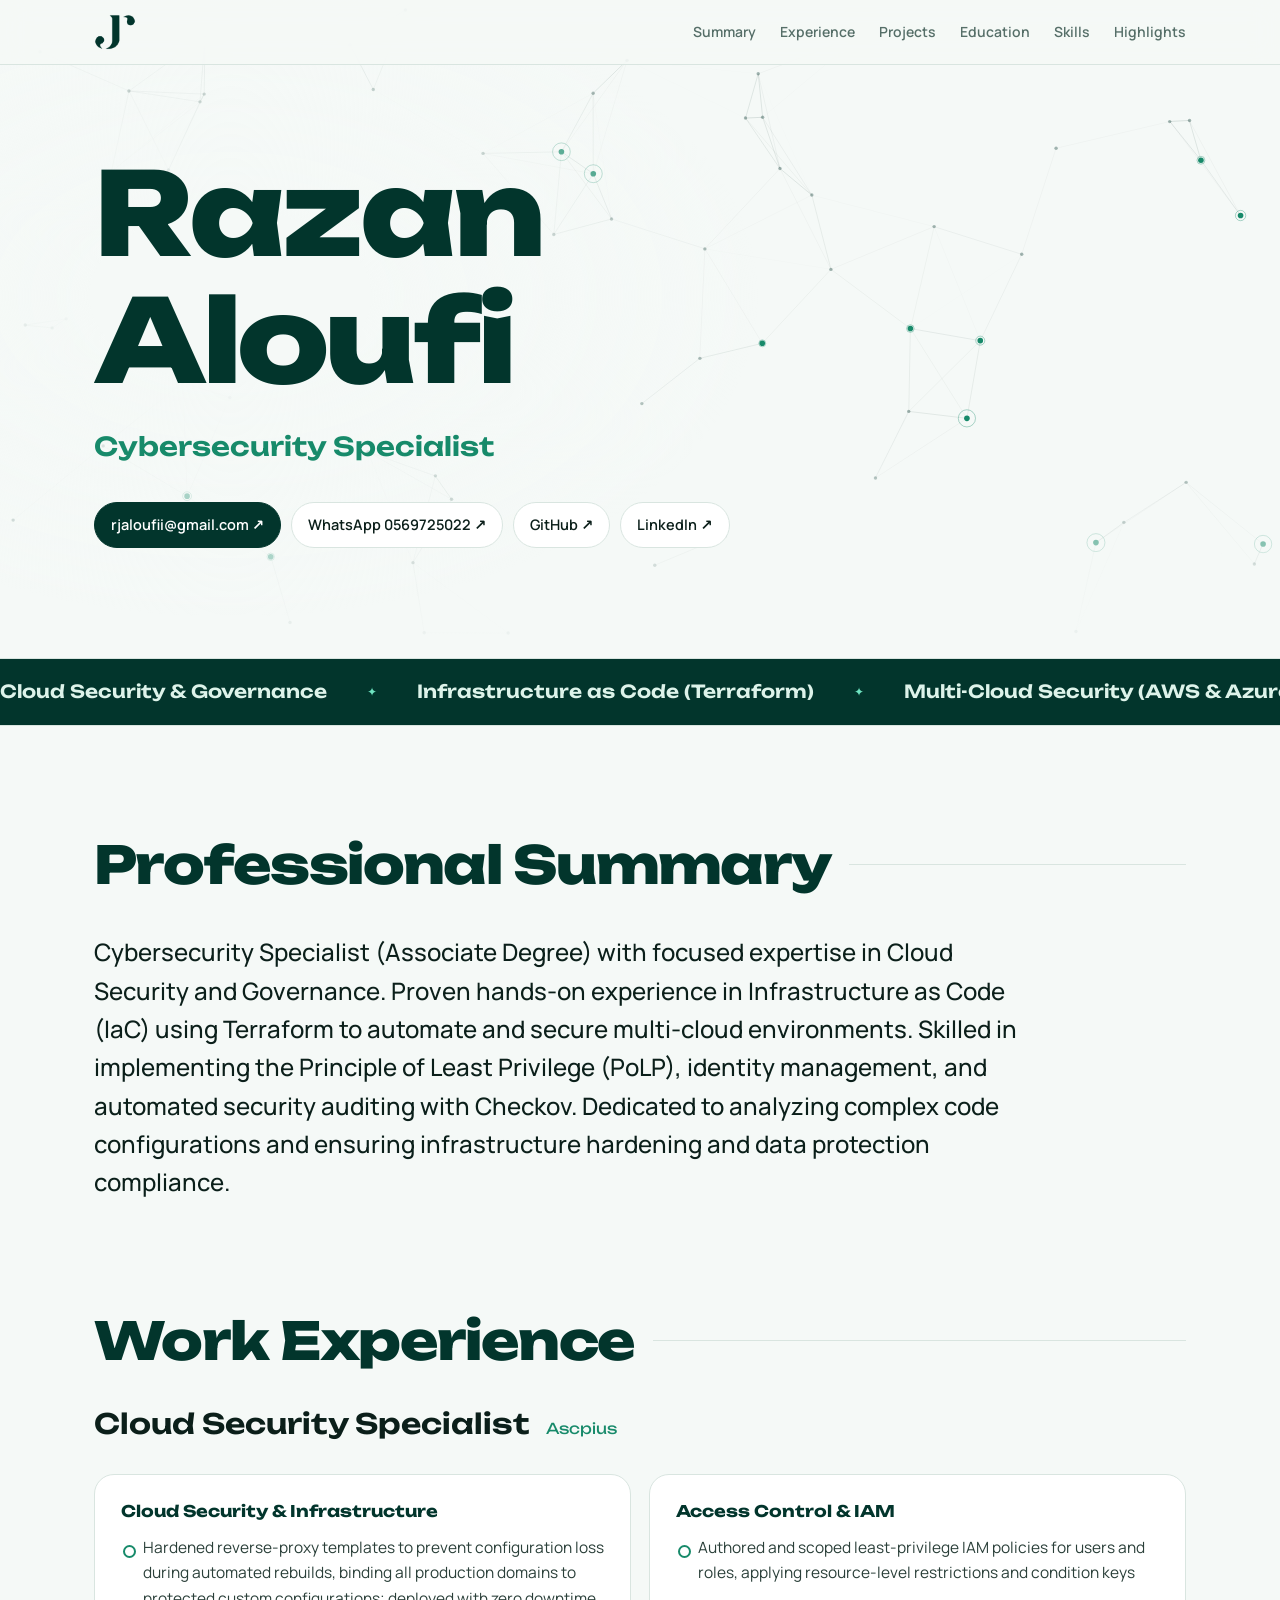
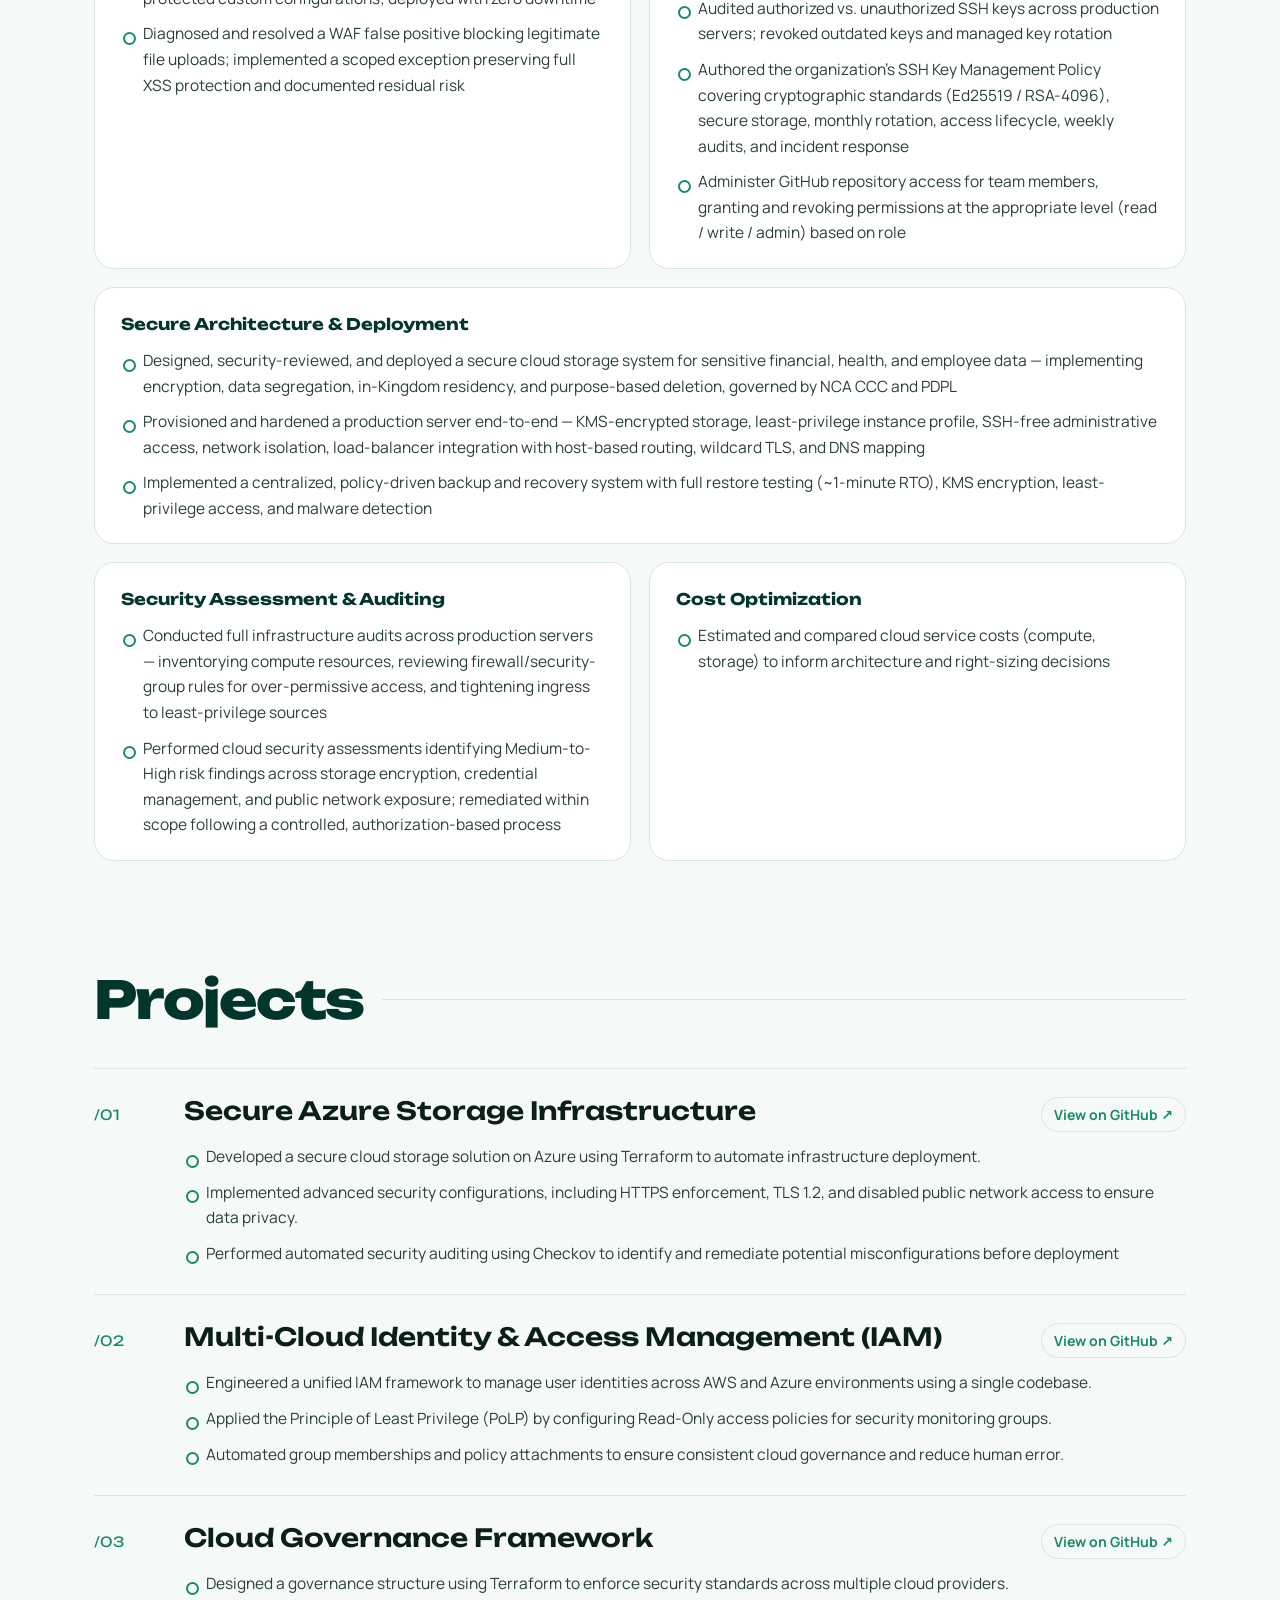
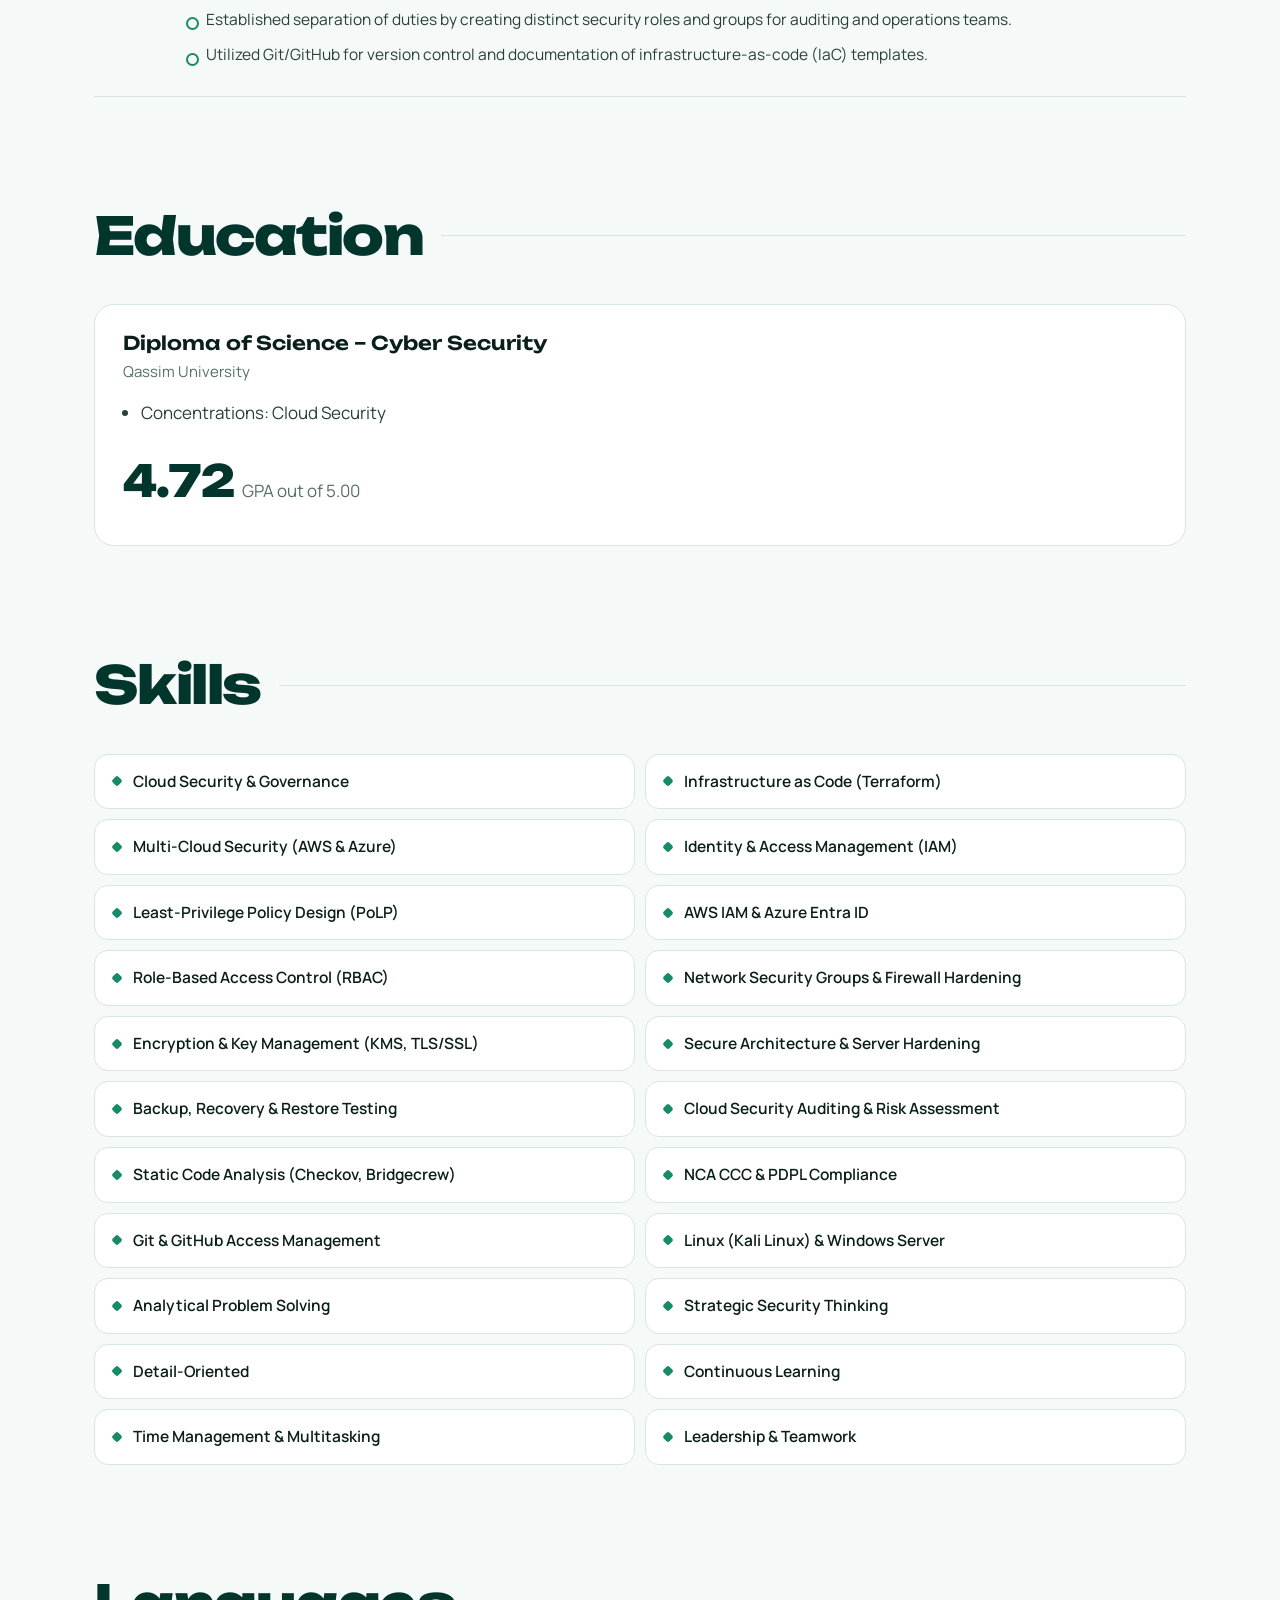
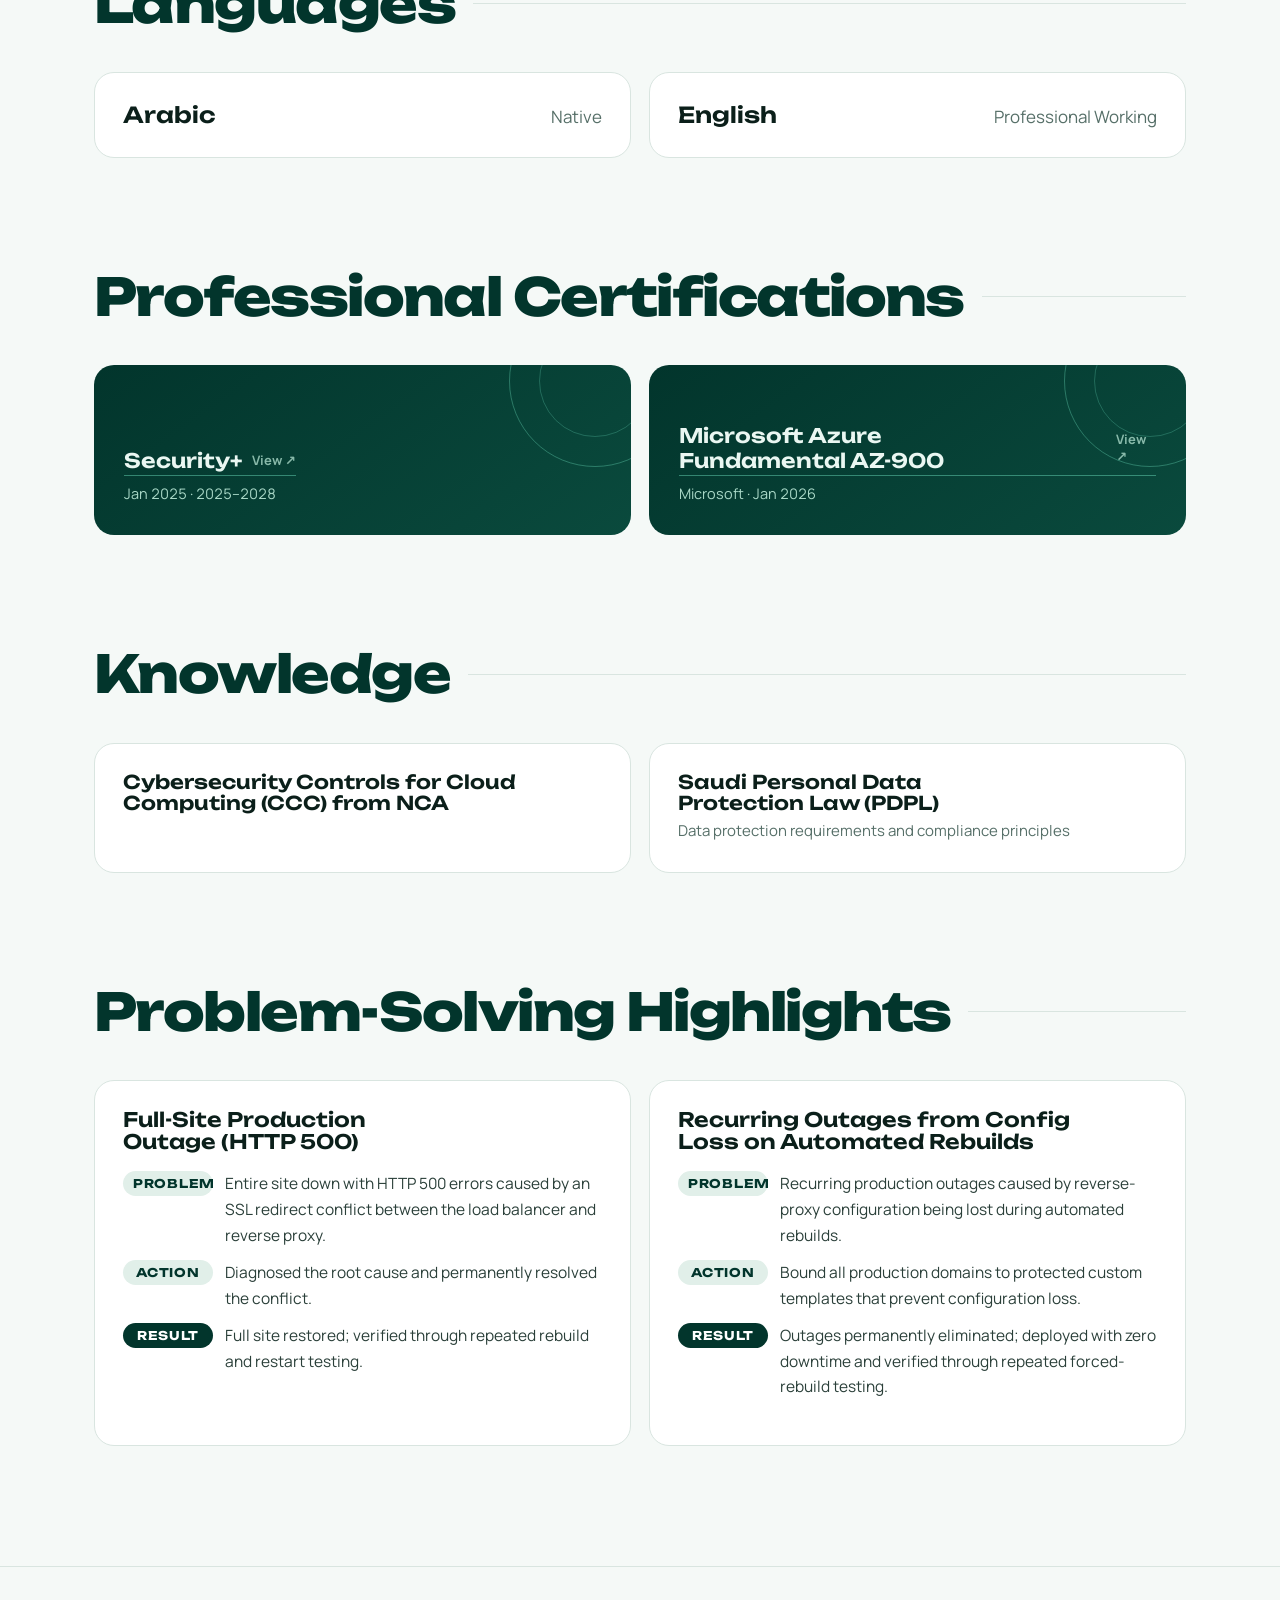
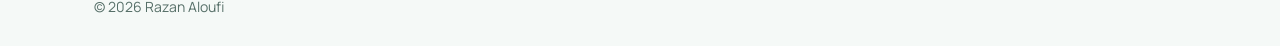
==== index.html @ 6d11af3f "Add project links; remove duplicate folder Co-Authored-By: Claude Opus 5.5 <noreply@anthropic.com> C" ====
<!doctype html>
<html lang="en">
<head>
<meta charset="utf-8">
<meta name="viewport" content="width=device-width, initial-scale=1, viewport-fit=cover">
<meta name="description" content="Razan Aloufi — Cybersecurity Specialist">
<link rel="icon" href="logo.png">
<title>Razan Aloufi</title>
<link rel="preconnect" href="https://fonts.googleapis.com">
<link rel="preconnect" href="https://fonts.gstatic.com" crossorigin>
<link rel="stylesheet" href="https://fonts.googleapis.com/css2?family=Unbounded:wght@400;600;800&family=Manrope:wght@400;500;600;700&display=swap">
<style>
/* Layout: deliberate single light theme. Animated network mesh behind the hero, CV sections stacked below and animating in on scroll. */
:root{
  --bg:#F5F9F7; --bg-2:#ECF3F0; --surface:#FFFFFF; --line:#D9E5E0;
  --fg:#0B1F1A; --muted:#566F68; --accent:#02352C; --accent-2:#178A6A; --soft:#E1EFE9;
  --f-display:"Unbounded","Arial Black",system-ui,sans-serif;
  --f-body:"Manrope","Segoe UI",system-ui,sans-serif;
  color-scheme:light;
}
*{box-sizing:border-box}
html{scroll-behavior:smooth}
body{background:var(--bg);color:var(--fg);font-family:var(--f-body);font-size:17px;line-height:1.65;overflow-x:hidden}
a{color:inherit}
a:focus-visible,button:focus-visible{outline:2px solid var(--accent-2);outline-offset:4px;border-radius:6px}
h1,h2,h3{font-family:var(--f-display);margin:0;line-height:1.1;text-wrap:balance}
.wrap{max-width:1140px;margin-inline:auto;padding-inline:24px}

/* nav */
.nav{position:fixed;top:0;left:0;right:0;z-index:20;padding-top:env(safe-area-inset-top,0px);backdrop-filter:blur(14px);-webkit-backdrop-filter:blur(14px);background:color-mix(in srgb,var(--bg) 78%,transparent);border-bottom:1px solid var(--line)}
.nav .wrap{display:flex;justify-content:space-between;align-items:center;gap:16px;height:64px}
.logo{display:flex;align-items:center;text-decoration:none}
.logo img{display:block;height:36px;width:auto;transition:transform .3s}
.logo:hover img{transform:scale(1.08)}
.nav ul{list-style:none;display:flex;gap:24px;margin:0;padding:0;font-size:14px;font-weight:600}
.nav ul a{text-decoration:none;color:var(--muted);transition:color .2s}
.nav ul a:hover{color:var(--accent)}

/* hero */
.hero{position:relative;padding-block:150px 110px;overflow:hidden;isolation:isolate}
#mesh{position:absolute;inset:0;width:100%;height:100%;z-index:-1}
.hero::after{content:"";position:absolute;inset:0;z-index:-1;background:radial-gradient(55% 65% at 18% 45%,var(--bg) 20%,transparent 75%),linear-gradient(to bottom,transparent 65%,var(--bg));pointer-events:none}
.hero h1{font-size:clamp(46px,9vw,116px);font-weight:800;letter-spacing:-.035em;color:var(--accent)}
.hero h1 .row{display:block;white-space:nowrap}
.hero h1 .ch{display:inline-block}
/* lightbox */
.cert-open{all:unset;cursor:pointer;font-family:var(--f-display);font-size:20px;font-weight:600;line-height:1.25;display:inline-flex;align-items:center;gap:10px;border-bottom:1px solid rgba(111,227,193,.45);padding-bottom:2px;transition:border-color .25s,color .25s}
.cert-open:hover{color:#6FE3C1;border-color:#6FE3C1}
.cert-open:focus-visible{outline:2px solid #6FE3C1;outline-offset:4px;border-radius:4px}
.cert-open .eye{font-size:13px;font-family:var(--f-body);font-weight:700;opacity:.8}
.lb{position:fixed;inset:0;z-index:50;background:rgba(5,20,16,.82);backdrop-filter:blur(6px);-webkit-backdrop-filter:blur(6px);display:grid;place-items:center;padding:24px}
.lb figure{margin:0;max-width:min(1000px,100%);display:flex;flex-direction:column;gap:12px}
.lb img{width:100%;height:auto;max-height:80vh;object-fit:contain;border-radius:14px;box-shadow:0 30px 80px -20px rgba(0,0,0,.6);background:#fff}
.lb figcaption{display:flex;justify-content:space-between;align-items:center;gap:12px;color:#EAF7F2;font-weight:600}
.lb button{font:700 14px var(--f-body);background:#fff;color:var(--accent);border:0;border-radius:999px;padding:9px 16px;cursor:pointer}
@media (prefers-reduced-motion:no-preference){.lb:not([hidden]) figure{animation:pop .35s cubic-bezier(.2,.8,.2,1)}@keyframes pop{from{opacity:0;transform:scale(.94)}}}
.title{margin-top:22px;font-family:var(--f-display);font-weight:600;font-size:clamp(18px,2.4vw,26px);color:var(--accent-2)}
.contacts{display:flex;flex-wrap:wrap;gap:10px;margin-top:34px}
.pill{display:inline-flex;align-items:center;gap:8px;padding:10px 16px;border-radius:999px;border:1px solid var(--line);background:var(--surface);font-size:14.5px;font-weight:600;text-decoration:none;color:var(--fg);transition:transform .25s,border-color .25s,box-shadow .25s}
.pill:hover{transform:translateY(-2px);border-color:var(--accent-2);box-shadow:0 10px 24px -14px var(--accent)}
.pill.primary{background:var(--accent);color:#fff;border-color:var(--accent)}
button.pill{cursor:pointer;font-family:var(--f-body)}
.copied{align-self:center;color:var(--accent-2);font-weight:700;font-size:14px}

/* marquee */
.marquee{border-block:1px solid var(--line);background:var(--accent);overflow:hidden;padding-block:18px}
.track{display:flex;gap:40px;width:max-content;font-family:var(--f-display);font-weight:600;font-size:18px;color:#DDF3EA}
.track span{display:flex;align-items:center;gap:40px;white-space:nowrap}
.track span::after{content:"✦";color:#6FE3C1;font-size:12px}

/* sections */
section.block{padding-block:110px 0}
.head{display:flex;align-items:center;gap:18px;margin-bottom:40px}
.head h2{font-size:clamp(28px,4.4vw,52px);font-weight:800;letter-spacing:-.03em;color:var(--accent)}
.head::after{content:"";flex:1;height:1px;background:var(--line)}
.summary{font-size:clamp(19px,2.2vw,24px);line-height:1.6;max-width:62ch;margin:0;font-weight:500}

/* experience */
.role{display:flex;flex-wrap:wrap;gap:8px 16px;align-items:baseline;margin-bottom:32px}
.role h3{font-size:clamp(20px,2.6vw,28px);font-weight:600}
.role span{font-family:var(--f-display);font-size:15px;color:var(--accent-2)}
.groups{display:grid;grid-template-columns:repeat(2,1fr);gap:18px}
.group{background:var(--surface);border:1px solid var(--line);border-radius:20px;padding:26px 26px 22px;position:relative;overflow:hidden;transition:transform .35s cubic-bezier(.2,.7,.2,1),border-color .35s,box-shadow .35s}
.group::before{content:"";position:absolute;inset:0;background:radial-gradient(360px circle at var(--mx,50%) var(--my,0%),color-mix(in srgb,var(--accent-2) 12%,transparent),transparent 50%);opacity:0;transition:opacity .35s;pointer-events:none}
.group:hover{transform:translateY(-4px);border-color:color-mix(in srgb,var(--accent-2) 50%,var(--line));box-shadow:0 22px 40px -28px var(--accent)}
.group:hover::before{opacity:1}
.group.wide{grid-column:1/-1}
.group h4{margin:0 0 14px;font:700 16px var(--f-display);color:var(--accent)}
ul.ev{margin:0;padding:0;list-style:none;display:grid;gap:10px}
ul.ev li{position:relative;padding-left:22px;color:#2A3F39;font-size:15.5px}
ul.ev li::before{content:"";position:absolute;left:2px;top:.68em;width:9px;height:9px;border-radius:50%;border:2px solid var(--accent-2)}

/* projects */
.proj{display:grid;grid-template-columns:70px 1fr;gap:20px;padding-block:28px;border-top:1px solid var(--line);transition:padding .3s}
.proj:last-child{border-bottom:1px solid var(--line)}
.proj > *{min-width:0}
.proj .i{font-family:var(--f-display);color:var(--accent-2);font-size:14px;padding-top:6px}
.proj h3{font-size:clamp(19px,2.2vw,25px);font-weight:600;transition:color .3s;margin-bottom:12px}
.proj:hover{padding-left:10px}
.proj:hover h3{color:var(--accent-2)}

/* two-col cards */
.duo{display:grid;grid-template-columns:1fr 1fr;gap:18px}
.duo > *{min-width:0}
.tile{background:var(--surface);border:1px solid var(--line);border-radius:20px;padding:28px}
.tile h3{font-size:19px;font-weight:600;color:var(--fg)}
.tile .meta{color:var(--muted);font-size:15px;margin-top:6px;font-variant-numeric:tabular-nums}
.tile ul{margin:14px 0 0;padding-left:18px;color:#2A3F39}
.gpa{display:flex;align-items:baseline;gap:8px;margin-top:18px}
.gpa b{font-family:var(--f-display);font-size:44px;font-weight:800;color:var(--accent);letter-spacing:-.03em;font-variant-numeric:tabular-nums}
.gpa span{color:var(--muted)}

/* skills */
.skills{display:grid;grid-template-columns:repeat(2,1fr);gap:10px}
.skill{display:flex;align-items:center;gap:12px;padding:14px 18px;border-radius:14px;background:var(--surface);border:1px solid var(--line);font-weight:600;font-size:15.5px;transition:background .25s,color .25s,transform .25s}
.skill::before{content:"";width:8px;height:8px;border-radius:2px;background:var(--accent-2);transform:rotate(45deg);flex:none}
.skill:hover{background:var(--accent);color:#fff;transform:translateX(4px)}
.skill:hover::before{background:#6FE3C1}

.langs{display:flex;gap:18px;flex-wrap:wrap}
.lang{flex:1;min-width:220px;background:var(--surface);border:1px solid var(--line);border-radius:20px;padding:24px 28px;display:flex;justify-content:space-between;align-items:baseline;gap:12px}
.lang b{font-family:var(--f-display);font-size:22px;font-weight:600}
.lang span{color:var(--muted)}

.certs{display:grid;grid-template-columns:1fr 1fr;gap:18px}
.cert{border-radius:20px;padding:30px;background:linear-gradient(145deg,var(--accent),#0A4A3D);color:#EAF7F2;min-height:170px;display:flex;flex-direction:column;justify-content:flex-end;gap:6px;position:relative;overflow:hidden}
.cert::after{content:"";position:absolute;width:170px;height:170px;border-radius:50%;border:1px solid rgba(111,227,193,.35);top:-70px;right:-50px}
.cert::before{content:"";position:absolute;width:110px;height:110px;border-radius:50%;border:1px solid rgba(111,227,193,.25);top:-40px;right:-20px}
.cert h3{font-size:20px;font-weight:600}
.cert span{font-size:14.5px;color:#A9D8C7;font-variant-numeric:tabular-nums}

/* highlights */
.hl{background:var(--surface);border:1px solid var(--line);border-radius:20px;padding:28px}
.hl h3{font-size:20px;font-weight:600;margin-bottom:18px}
.steps{display:grid;gap:12px}
.step{display:grid;grid-template-columns:90px 1fr;gap:12px;align-items:start}
.step dt{font:700 12px var(--f-display);letter-spacing:.06em;text-transform:uppercase;padding:5px 10px;border-radius:999px;background:var(--soft);color:var(--accent);text-align:center}
.step.r dt{background:var(--accent);color:#fff}
.step dd{margin:0;color:#2A3F39;font-size:15.5px}

footer{margin-top:120px;border-top:1px solid var(--line);padding-block:28px;color:var(--muted);font-size:14px}

@media (max-width:900px){
  .nav ul{display:none}
  .hero{padding-block:120px 80px}
  .groups,.duo,.certs,.skills{grid-template-columns:1fr}
  .proj{grid-template-columns:1fr;gap:4px}
  section.block{padding-block:80px 0}
  .step{grid-template-columns:1fr;gap:6px}
  .step dt{justify-self:start}
}
@media (max-width:420px){.hero h1 .row{white-space:normal}}

@media (prefers-reduced-motion:no-preference){
  .hero h1 .ch{animation:rise .9s cubic-bezier(.2,.8,.2,1) both;animation-delay:calc(var(--i) * 40ms + 120ms)}
  @keyframes rise{from{transform:translateY(60%) rotate(4deg);opacity:0;filter:blur(6px)}}
  .title,.contacts{animation:fade 1s cubic-bezier(.2,.8,.2,1) both}
  .title{animation-delay:.6s}.contacts{animation-delay:.8s}
  @keyframes fade{from{opacity:0;transform:translateY(16px)}}
  .track{animation:slide 45s linear infinite}
  .marquee:hover .track{animation-play-state:paused}
  @keyframes slide{to{transform:translateX(-50%)}}
  @supports (animation-timeline:view()){
    .reveal{animation:up linear both;animation-timeline:view();animation-range:entry 0% entry 55%}
    @keyframes up{from{opacity:0;transform:translateY(44px) scale(.98)}}
  }
}

.ptitle{display:flex;flex-wrap:wrap;align-items:baseline;justify-content:space-between;gap:8px 16px;margin-bottom:12px}
.ptitle h3{margin-bottom:0}
.repo{font-size:14px;font-weight:700;color:var(--accent-2);text-decoration:none;border:1px solid var(--line);border-radius:999px;padding:5px 12px;white-space:nowrap;transition:background .25s,color .25s,border-color .25s}
.repo:hover{background:var(--accent);color:#fff;border-color:var(--accent)}

[hidden]{display:none!important}
img{max-width:100%}
body{margin:0}
</style>
</head>
<body>


<header class="nav">
  <div class="wrap">
    <a class="logo" href="#top" aria-label="Back to top"><img src="logo.png" alt="Razan Aloufi logo" width="46" height="39"></a>
    <ul>
      <li><a href="#summary">Summary</a></li>
      <li><a href="#experience">Experience</a></li>
      <li><a href="#projects">Projects</a></li>
      <li><a href="#education">Education</a></li>
      <li><a href="#skills">Skills</a></li>
      <li><a href="#highlights">Highlights</a></li>
    </ul>
  </div>
</header>

<section class="hero" id="top">
  <canvas id="mesh" aria-hidden="true"></canvas>
  <div class="wrap">
    <h1 aria-label="Razan Aloufi"><span class="row" data-split>Razan</span><span class="row" data-split>Aloufi</span></h1>
    <div class="title">Cybersecurity Specialist</div>
    <div class="contacts">
      <a class="pill primary" href="mailto:rjaloufii@gmail.com">rjaloufii@gmail.com ↗</a>
      <a class="pill" href="https://wa.me/966569725022" target="_blank" rel="noopener">WhatsApp 0569725022 ↗</a>
      <a class="pill" href="https://github.com/razan-aloufi" target="_blank" rel="noopener">GitHub ↗</a>
      <a class="pill" href="https://www.linkedin.com/in/razan-aloufi-bb42a9219/" target="_blank" rel="noopener">LinkedIn ↗</a>
    </div>
  </div>
</section>

<div class="marquee" aria-hidden="true">
  <div class="track">
    <span>Cloud Security &amp; Governance</span><span>Infrastructure as Code (Terraform)</span><span>Multi-Cloud Security (AWS &amp; Azure)</span><span>Identity &amp; Access Management (IAM)</span><span>NCA CCC &amp; PDPL Compliance</span><span>Static Code Analysis (Checkov, Bridgecrew)</span>
    <span>Cloud Security &amp; Governance</span><span>Infrastructure as Code (Terraform)</span><span>Multi-Cloud Security (AWS &amp; Azure)</span><span>Identity &amp; Access Management (IAM)</span><span>NCA CCC &amp; PDPL Compliance</span><span>Static Code Analysis (Checkov, Bridgecrew)</span>
  </div>
</div>

<main>
  <section class="block" id="summary">
    <div class="wrap reveal">
      <div class="head"><h2>Professional Summary</h2></div>
      <p class="summary">Cybersecurity Specialist (Associate Degree) with focused expertise in Cloud Security and Governance. Proven hands-on experience in Infrastructure as Code (IaC) using Terraform to automate and secure multi-cloud environments. Skilled in implementing the Principle of Least Privilege (PoLP), identity management, and automated security auditing with Checkov. Dedicated to analyzing complex code configurations and ensuring infrastructure hardening and data protection compliance.</p>
    </div>
  </section>

  <section class="block" id="experience">
    <div class="wrap">
      <div class="head reveal"><h2>Work Experience</h2></div>
      <div class="role reveal"><h3>Cloud Security Specialist</h3><span>Ascpius</span></div>
      <div class="groups">
        <div class="group reveal">
          <h4>Cloud Security &amp; Infrastructure</h4>
          <ul class="ev">
            <li>Hardened reverse-proxy templates to prevent configuration loss during automated rebuilds, binding all production domains to protected custom configurations; deployed with zero downtime</li>
            <li>Diagnosed and resolved a WAF false positive blocking legitimate file uploads; implemented a scoped exception preserving full XSS protection and documented residual risk</li>
          </ul>
        </div>
        <div class="group reveal">
          <h4>Access Control &amp; IAM</h4>
          <ul class="ev">
            <li>Authored and scoped least-privilege IAM policies for users and roles, applying resource-level restrictions and condition keys</li>
            <li>Audited authorized vs. unauthorized SSH keys across production servers; revoked outdated keys and managed key rotation</li>
            <li>Authored the organization's SSH Key Management Policy covering cryptographic standards (Ed25519 / RSA-4096), secure storage, monthly rotation, access lifecycle, weekly audits, and incident response</li>
            <li>Administer GitHub repository access for team members, granting and revoking permissions at the appropriate level (read / write / admin) based on role</li>
          </ul>
        </div>
        <div class="group wide reveal">
          <h4>Secure Architecture &amp; Deployment</h4>
          <ul class="ev">
            <li>Designed, security-reviewed, and deployed a secure cloud storage system for sensitive financial, health, and employee data — implementing encryption, data segregation, in-Kingdom residency, and purpose-based deletion, governed by NCA CCC and PDPL</li>
            <li>Provisioned and hardened a production server end-to-end — KMS-encrypted storage, least-privilege instance profile, SSH-free administrative access, network isolation, load-balancer integration with host-based routing, wildcard TLS, and DNS mapping</li>
            <li>Implemented a centralized, policy-driven backup and recovery system with full restore testing (~1-minute RTO), KMS encryption, least-privilege access, and malware detection</li>
          </ul>
        </div>
        <div class="group reveal">
          <h4>Security Assessment &amp; Auditing</h4>
          <ul class="ev">
            <li>Conducted full infrastructure audits across production servers — inventorying compute resources, reviewing firewall/security-group rules for over-permissive access, and tightening ingress to least-privilege sources</li>
            <li>Performed cloud security assessments identifying Medium-to-High risk findings across storage encryption, credential management, and public network exposure; remediated within scope following a controlled, authorization-based process</li>
          </ul>
        </div>
        <div class="group reveal">
          <h4>Cost Optimization</h4>
          <ul class="ev">
            <li>Estimated and compared cloud service costs (compute, storage) to inform architecture and right-sizing decisions</li>
          </ul>
        </div>
      </div>
    </div>
  </section>

  <section class="block" id="projects">
    <div class="wrap">
      <div class="head reveal"><h2>Projects</h2></div>
      <div class="proj reveal"><span class="i">/01</span><div><div class="ptitle"><h3>Secure Azure Storage Infrastructure</h3><a class="repo" href="https://github.com/razan-aloufi/Secure-AZure-Storage-project." target="_blank" rel="noopener">View on GitHub ↗</a></div>
        <ul class="ev">
          <li>Developed a secure cloud storage solution on Azure using Terraform to automate infrastructure deployment.</li>
          <li>Implemented advanced security configurations, including HTTPS enforcement, TLS 1.2, and disabled public network access to ensure data privacy.</li>
          <li>Performed automated security auditing using Checkov to identify and remediate potential misconfigurations before deployment</li>
        </ul></div></div>
      <div class="proj reveal"><span class="i">/02</span><div><div class="ptitle"><h3>Multi-Cloud Identity &amp; Access Management (IAM)</h3><a class="repo" href="https://github.com/razan-aloufi/Multi-Cloud-IAM-Terraform." target="_blank" rel="noopener">View on GitHub ↗</a></div>
        <ul class="ev">
          <li>Engineered a unified IAM framework to manage user identities across AWS and Azure environments using a single codebase.</li>
          <li>Applied the Principle of Least Privilege (PoLP) by configuring Read-Only access policies for security monitoring groups.</li>
          <li>Automated group memberships and policy attachments to ensure consistent cloud governance and reduce human error.</li>
        </ul></div></div>
      <div class="proj reveal"><span class="i">/03</span><div><div class="ptitle"><h3>Cloud Governance Framework</h3><a class="repo" href="https://github.com/razan-aloufi/Cloud-Governance-Framework." target="_blank" rel="noopener">View on GitHub ↗</a></div>
        <ul class="ev">
          <li>Designed a governance structure using Terraform to enforce security standards across multiple cloud providers.</li>
          <li>Established separation of duties by creating distinct security roles and groups for auditing and operations teams.</li>
          <li>Utilized Git/GitHub for version control and documentation of infrastructure-as-code (IaC) templates.</li>
        </ul></div></div>
    </div>
  </section>

  <section class="block" id="education">
    <div class="wrap">
      <div class="head reveal"><h2>Education</h2></div>
      <div class="tile reveal">
        <h3>Diploma of Science – Cyber Security</h3>
        <div class="meta">Qassim University</div>
        <ul><li>Concentrations: Cloud Security</li></ul>
        <div class="gpa"><b>4.72</b><span>GPA out of 5.00</span></div>
      </div>
    </div>
  </section>

  <section class="block" id="skills">
    <div class="wrap">
      <div class="head reveal"><h2>Skills</h2></div>
      <div class="skills reveal">
        <div class="skill">Cloud Security &amp; Governance</div>
        <div class="skill">Infrastructure as Code (Terraform)</div>
        <div class="skill">Multi-Cloud Security (AWS &amp; Azure)</div>
        <div class="skill">Identity &amp; Access Management (IAM)</div>
        <div class="skill">Least-Privilege Policy Design (PoLP)</div>
        <div class="skill">AWS IAM &amp; Azure Entra ID</div>
        <div class="skill">Role-Based Access Control (RBAC)</div>
        <div class="skill">Network Security Groups &amp; Firewall Hardening</div>
        <div class="skill">Encryption &amp; Key Management (KMS, TLS/SSL)</div>
        <div class="skill">Secure Architecture &amp; Server Hardening</div>
        <div class="skill">Backup, Recovery &amp; Restore Testing</div>
        <div class="skill">Cloud Security Auditing &amp; Risk Assessment</div>
        <div class="skill">Static Code Analysis (Checkov, Bridgecrew)</div>
        <div class="skill">NCA CCC &amp; PDPL Compliance</div>
        <div class="skill">Git &amp; GitHub Access Management</div>
        <div class="skill">Linux (Kali Linux) &amp; Windows Server</div>
        <div class="skill">Analytical Problem Solving</div>
        <div class="skill">Strategic Security Thinking</div>
        <div class="skill">Detail-Oriented</div>
        <div class="skill">Continuous Learning</div>
        <div class="skill">Time Management &amp; Multitasking</div>
        <div class="skill">Leadership &amp; Teamwork</div>
      </div>
    </div>
  </section>

  <section class="block" id="languages">
    <div class="wrap">
      <div class="head reveal"><h2>Languages</h2></div>
      <div class="langs reveal">
        <div class="lang"><b>Arabic</b><span>Native</span></div>
        <div class="lang"><b>English</b><span>Professional Working</span></div>
      </div>
    </div>
  </section>

  <section class="block" id="certifications">
    <div class="wrap">
      <div class="head reveal"><h2>Professional Certifications</h2></div>
      <div class="certs">
        <div class="cert reveal"><h3><button class="cert-open" type="button" data-img="cert-securityplus.jpg" data-title="CompTIA Security+">Security+ <span class="eye">View ↗</span></button></h3><span>Jan 2025 · 2025–2028</span></div>
        <div class="cert reveal"><h3><button class="cert-open" type="button" data-img="cert-az900.jpg" data-title="Microsoft Azure Fundamentals (AZ-900)">Microsoft Azure Fundamental AZ-900 <span class="eye">View ↗</span></button></h3><span>Microsoft · Jan 2026</span></div>
      </div>
    </div>
  </section>

  <section class="block" id="knowledge">
    <div class="wrap">
      <div class="head reveal"><h2>Knowledge</h2></div>
      <div class="duo">
        <div class="tile reveal"><h3>Cybersecurity Controls for Cloud Computing (CCC) from NCA</h3></div>
        <div class="tile reveal"><h3>Saudi Personal Data Protection Law (PDPL)</h3><div class="meta">Data protection requirements and compliance principles</div></div>
      </div>
    </div>
  </section>

  <section class="block" id="highlights">
    <div class="wrap">
      <div class="head reveal"><h2>Problem-Solving Highlights</h2></div>
      <div class="duo">
        <div class="hl reveal">
          <h3>Full-Site Production Outage (HTTP 500)</h3>
          <dl class="steps">
            <div class="step"><dt>Problem</dt><dd>Entire site down with HTTP 500 errors caused by an SSL redirect conflict between the load balancer and reverse proxy.</dd></div>
            <div class="step"><dt>Action</dt><dd>Diagnosed the root cause and permanently resolved the conflict.</dd></div>
            <div class="step r"><dt>Result</dt><dd>Full site restored; verified through repeated rebuild and restart testing.</dd></div>
          </dl>
        </div>
        <div class="hl reveal">
          <h3>Recurring Outages from Config Loss on Automated Rebuilds</h3>
          <dl class="steps">
            <div class="step"><dt>Problem</dt><dd>Recurring production outages caused by reverse-proxy configuration being lost during automated rebuilds.</dd></div>
            <div class="step"><dt>Action</dt><dd>Bound all production domains to protected custom templates that prevent configuration loss.</dd></div>
            <div class="step r"><dt>Result</dt><dd>Outages permanently eliminated; deployed with zero downtime and verified through repeated forced-rebuild testing.</dd></div>
          </dl>
        </div>
      </div>
    </div>
  </section>
</main>

<footer><div class="wrap">© 2026 Razan Aloufi</div></footer>

<div class="lb" id="lb" hidden role="dialog" aria-modal="true" aria-labelledby="lb-cap">
  <figure>
    <img id="lb-img" src="" alt="">
    <figcaption><span id="lb-cap"></span><button type="button" id="lb-close">Close ✕</button></figcaption>
  </figure>
</div>

<script>
(function(){
  var i=0;
  document.querySelectorAll('[data-split]').forEach(function(el){
    var t=el.textContent;el.textContent='';
    t.split('').forEach(function(c){var s=document.createElement('span');s.className='ch';s.style.setProperty('--i',i++);s.textContent=c;s.setAttribute('aria-hidden','true');el.appendChild(s)});
  });

  document.querySelectorAll('.group').forEach(function(c){
    c.addEventListener('pointermove',function(e){var r=c.getBoundingClientRect();c.style.setProperty('--mx',(e.clientX-r.left)+'px');c.style.setProperty('--my',(e.clientY-r.top)+'px')});
  });

  var lb=document.getElementById('lb'),lbImg=document.getElementById('lb-img'),lbCap=document.getElementById('lb-cap'),lbClose=document.getElementById('lb-close'),last=null;
  function closeLb(){lb.hidden=true;document.body.style.overflow='';if(last)last.focus()}
  document.querySelectorAll('.cert-open').forEach(function(b){
    b.addEventListener('click',function(){
      last=b;lbImg.src=b.getAttribute('data-img');lbImg.alt=b.getAttribute('data-title')+' certificate';lbCap.textContent=b.getAttribute('data-title');
      lb.hidden=false;document.body.style.overflow='hidden';lbClose.focus();
    });
  });
  lbClose.addEventListener('click',closeLb);
  lb.addEventListener('click',function(e){if(e.target===lb)closeLb()});
  document.addEventListener('keydown',function(e){if(e.key==='Escape'&&!lb.hidden)closeLb()});

  var cv=document.getElementById('mesh'),ctx=cv.getContext('2d');
  var reduce=window.matchMedia('(prefers-reduced-motion: reduce)').matches;
  var W,H,dpr,pts=[],mouse={x:-999,y:-999},running=true;
  function size(){
    dpr=Math.min(window.devicePixelRatio||1,2);
    W=cv.clientWidth;H=cv.clientHeight;cv.width=W*dpr;cv.height=H*dpr;ctx.setTransform(dpr,0,0,dpr,0,0);
    var n=Math.round(Math.min(90,W*H/13000));pts=[];
    for(var k=0;k<n;k++)pts.push({x:Math.random()*W,y:Math.random()*H,vx:(Math.random()-.5)*.35,vy:(Math.random()-.5)*.35,lock:Math.random()<.14,ph:Math.random()*6.28});
  }
  function frame(t){
    ctx.clearRect(0,0,W,H);
    var D=140;
    for(var a=0;a<pts.length;a++){
      var p=pts[a];
      if(!reduce){p.x+=p.vx;p.y+=p.vy;if(p.x<0||p.x>W)p.vx*=-1;if(p.y<0||p.y>H)p.vy*=-1;}
      var mdx=p.x-mouse.x,mdy=p.y-mouse.y,md=Math.sqrt(mdx*mdx+mdy*mdy);
      if(md<180){ctx.strokeStyle='rgba(23,138,106,'+(.55*(1-md/180))+')';ctx.lineWidth=1;ctx.beginPath();ctx.moveTo(p.x,p.y);ctx.lineTo(mouse.x,mouse.y);ctx.stroke();}
      for(var b=a+1;b<pts.length;b++){
        var q=pts[b],dx=p.x-q.x,dy=p.y-q.y,d=dx*dx+dy*dy;
        if(d<D*D){d=Math.sqrt(d);ctx.strokeStyle='rgba(2,53,44,'+(.14*(1-d/D))+')';ctx.lineWidth=1;ctx.beginPath();ctx.moveTo(p.x,p.y);ctx.lineTo(q.x,q.y);ctx.stroke();}
      }
    }
    for(var c=0;c<pts.length;c++){
      var s=pts[c];
      ctx.fillStyle=s.lock?'#178A6A':'rgba(2,53,44,.35)';
      ctx.beginPath();ctx.arc(s.x,s.y,s.lock?2.8:1.7,0,6.283);ctx.fill();
      if(s.lock){var r=6+3*Math.sin((t||0)/600+s.ph);ctx.strokeStyle='rgba(23,138,106,.35)';ctx.beginPath();ctx.arc(s.x,s.y,r,0,6.283);ctx.stroke();}
    }
    if(!reduce&&running)requestAnimationFrame(frame);
  }
  size();frame(0);
  window.addEventListener('resize',function(){size();if(reduce)frame(0)});
  var hero=document.querySelector('.hero');
  hero.addEventListener('pointermove',function(e){var r=cv.getBoundingClientRect();mouse.x=e.clientX-r.left;mouse.y=e.clientY-r.top;if(reduce)frame(0)});
  hero.addEventListener('pointerleave',function(){mouse.x=mouse.y=-999});
  if('IntersectionObserver' in window&&!reduce){
    new IntersectionObserver(function(es){var v=es[0].isIntersecting;if(v&&!running){running=true;requestAnimationFrame(frame)}running=v}).observe(hero);
  }
})();
</script>

</body>
</html>
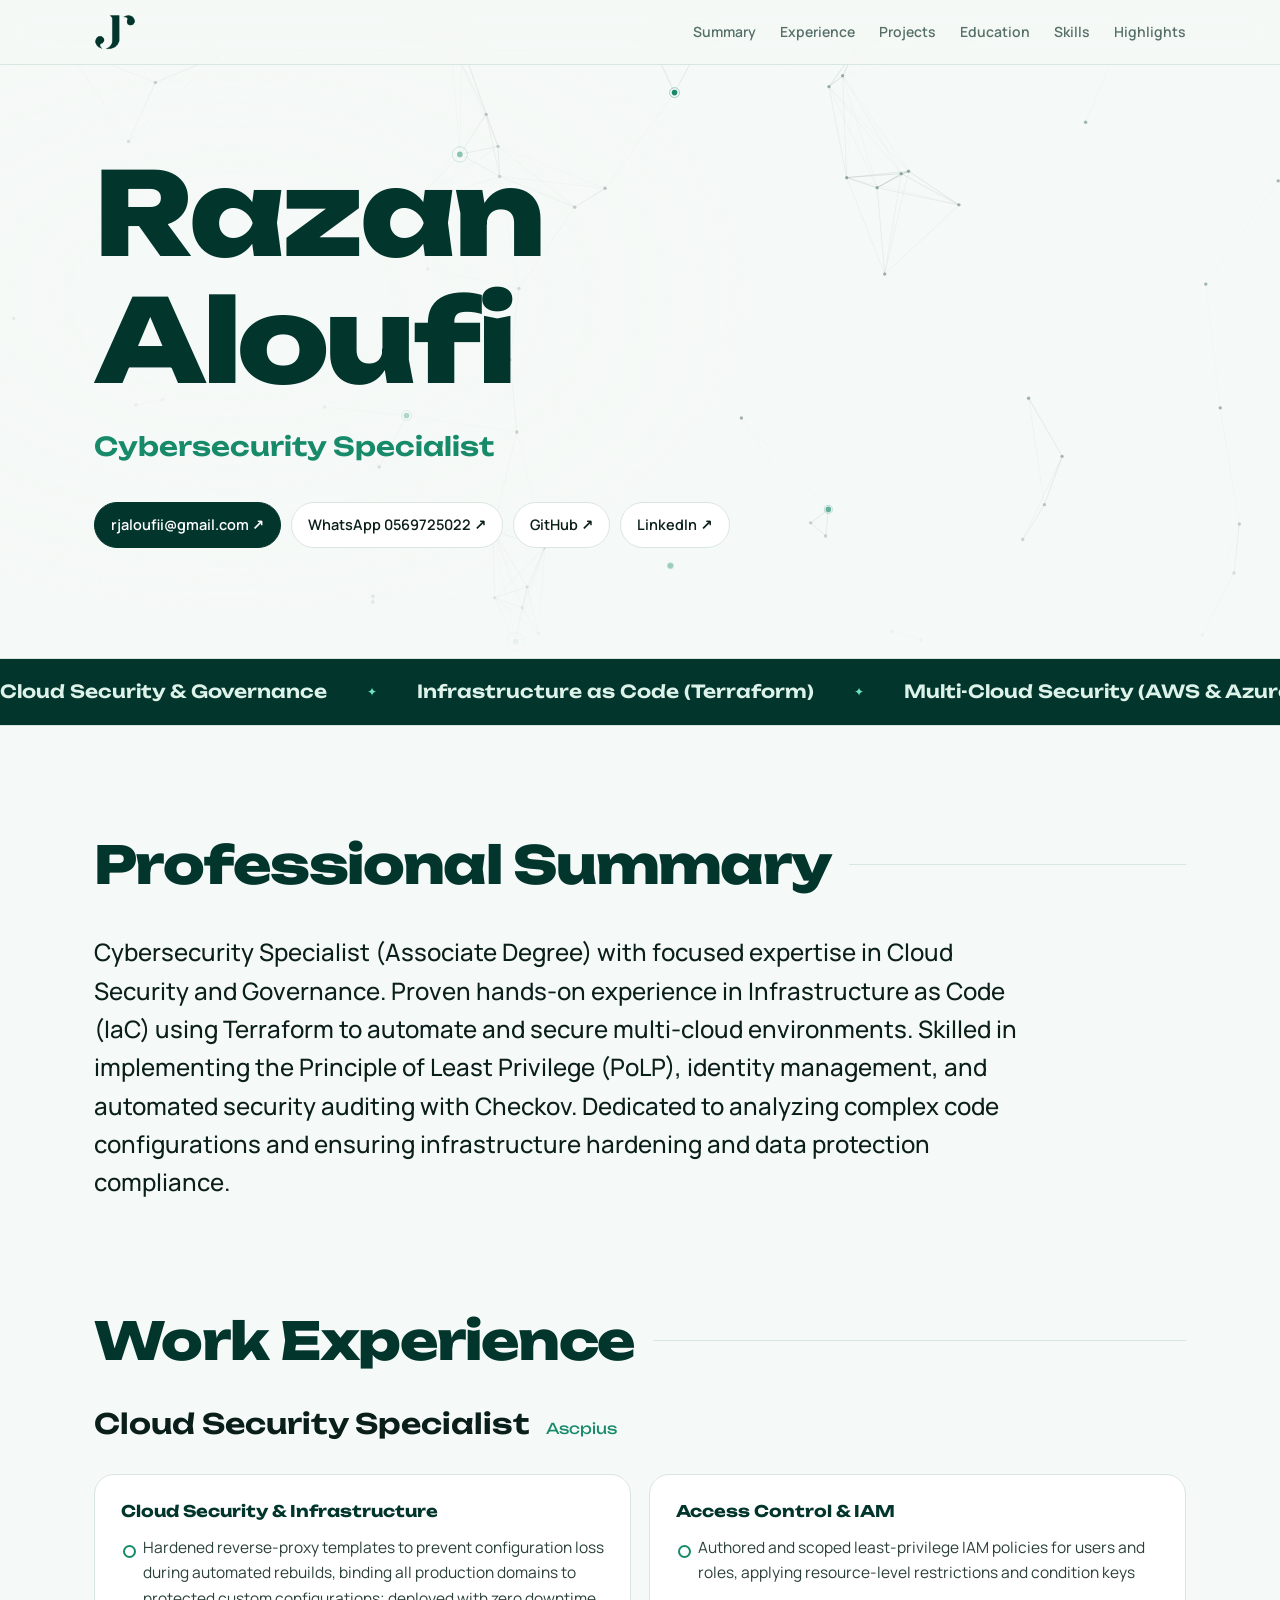
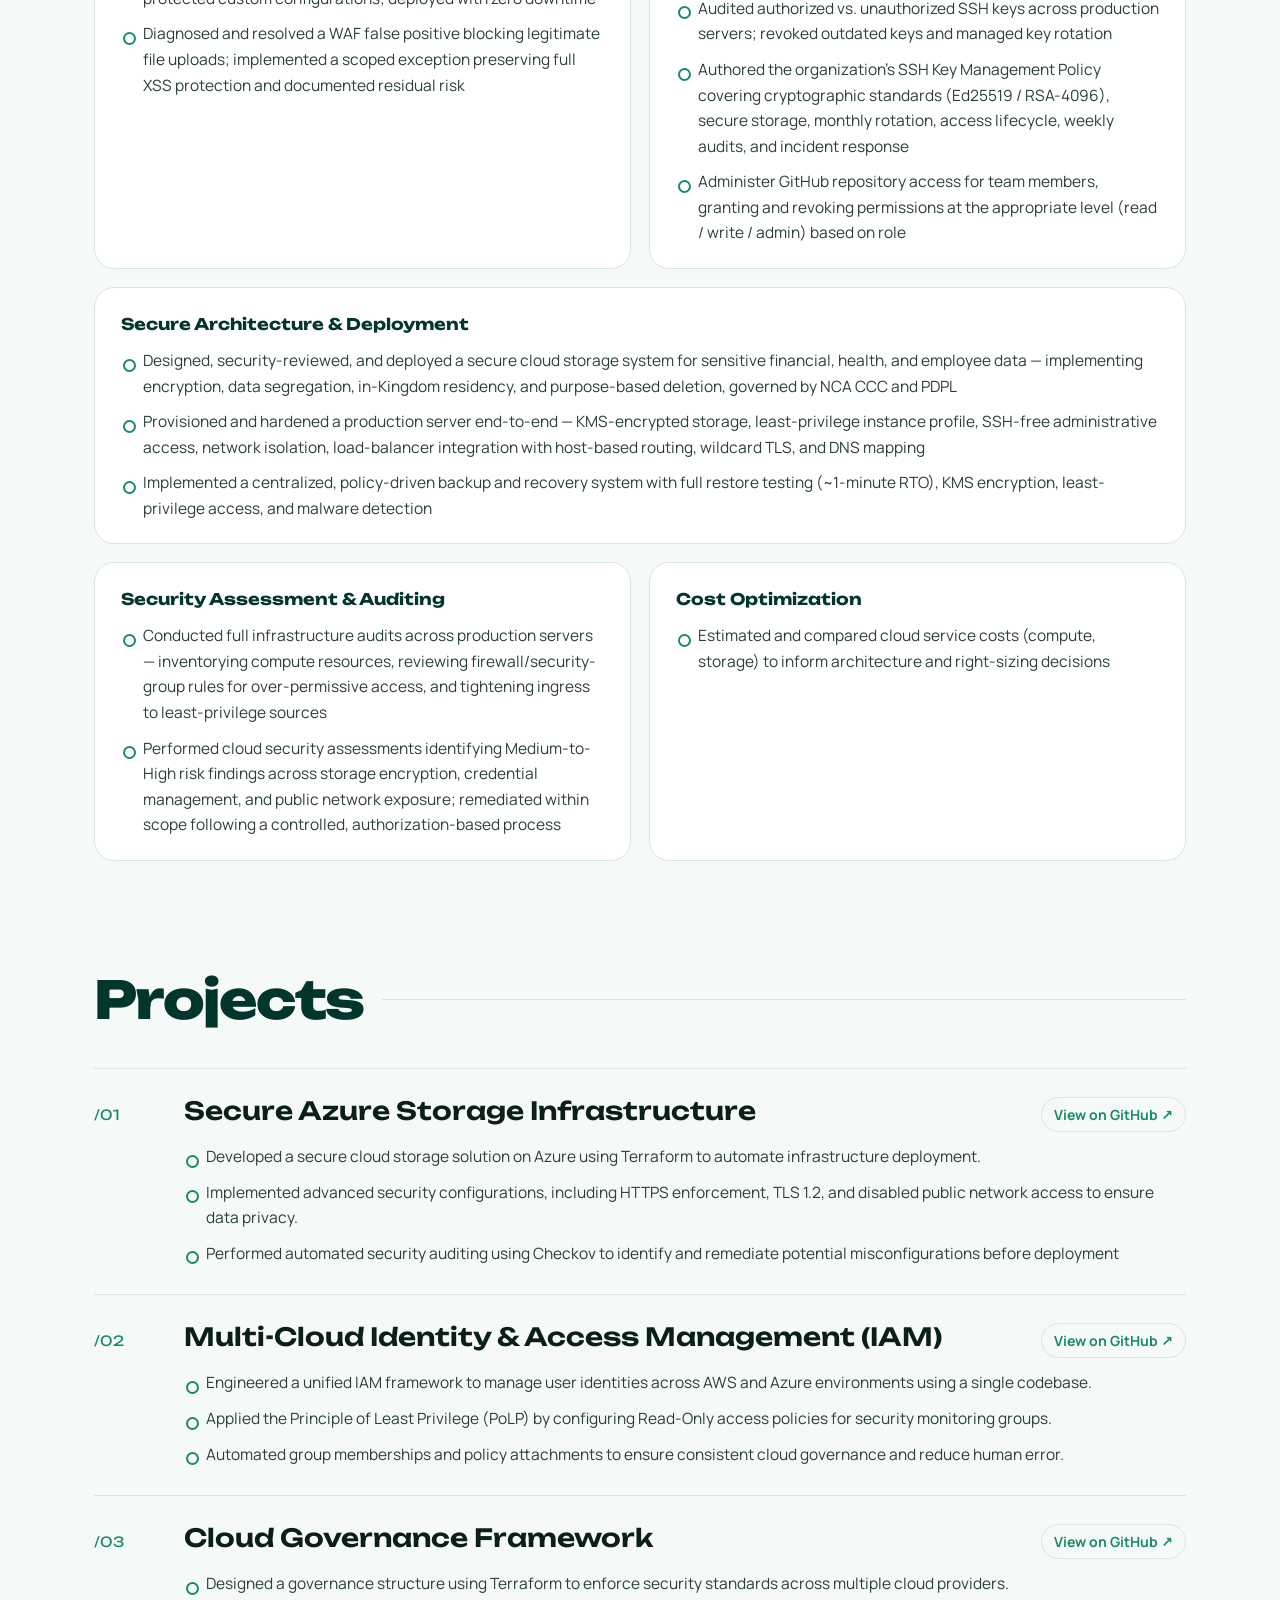
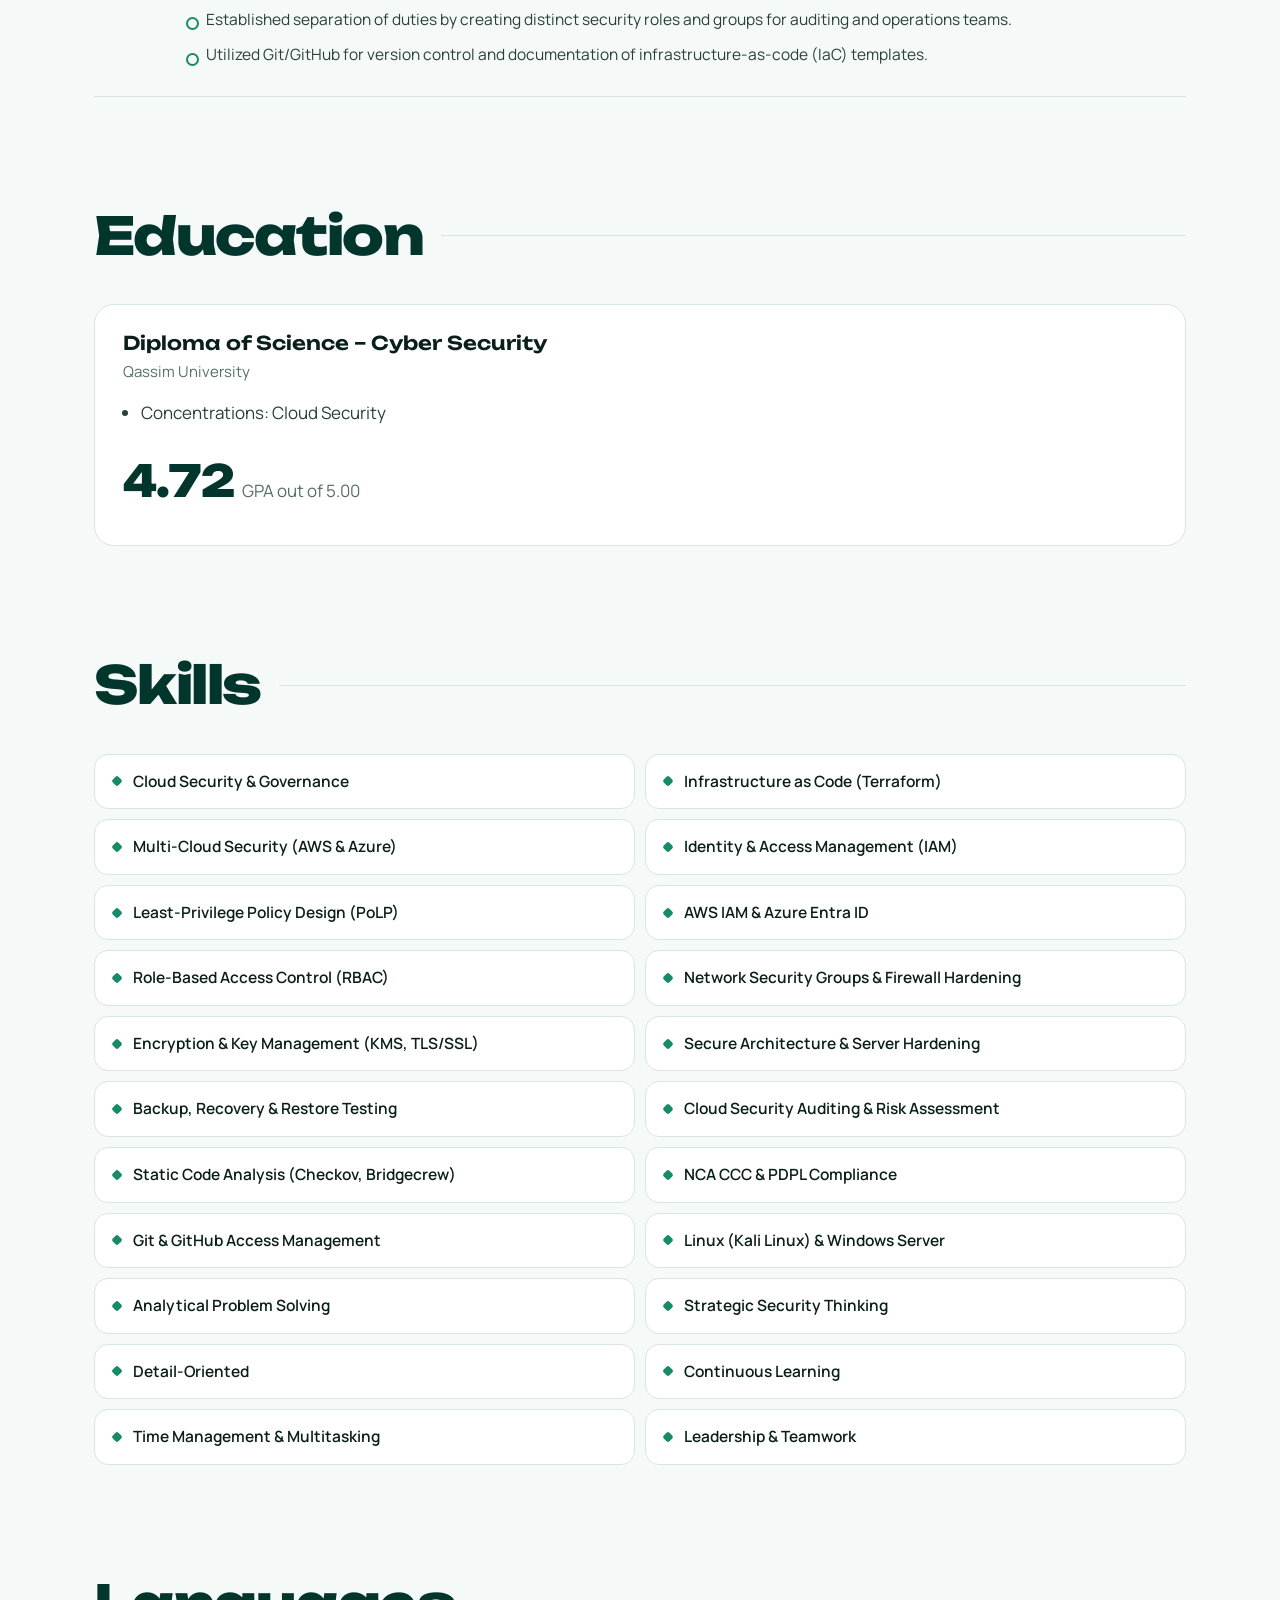
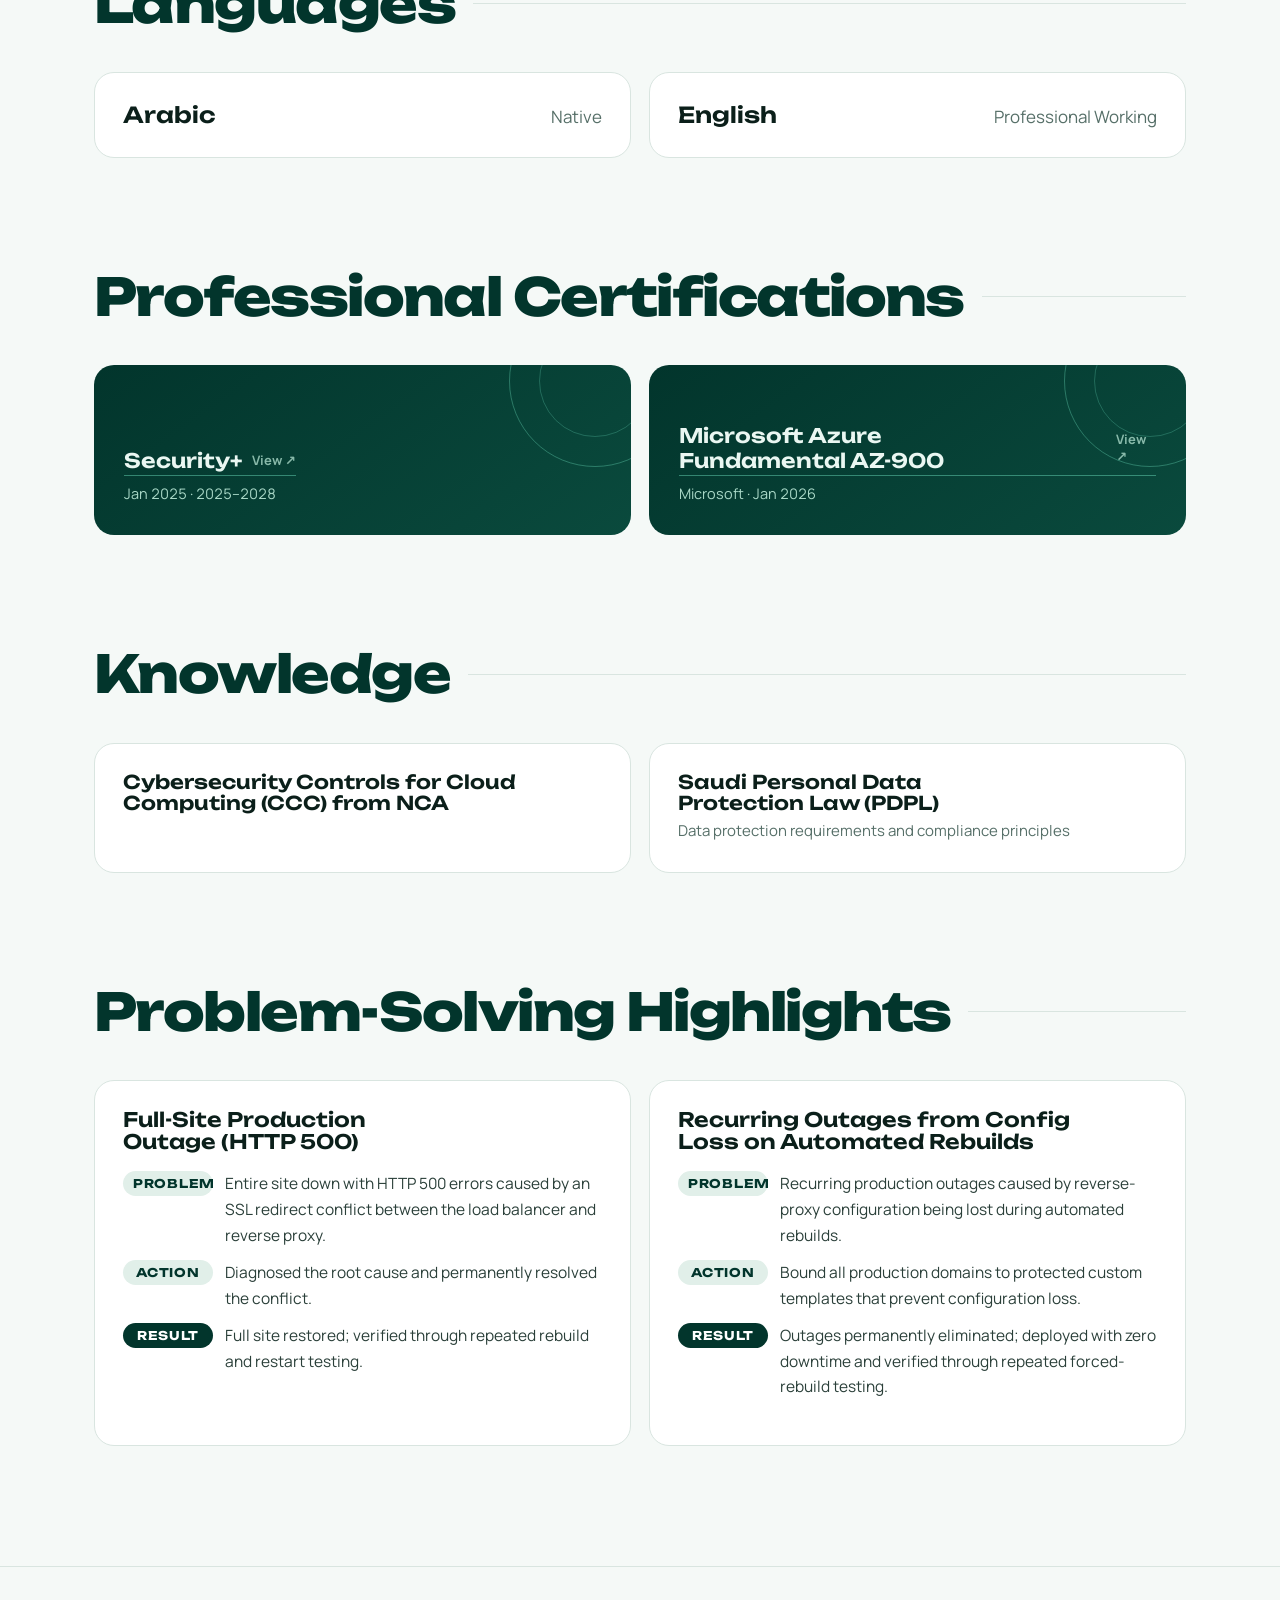
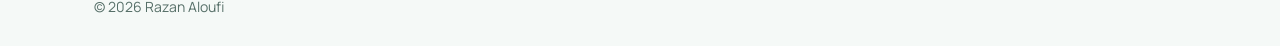
==== commit ca32face: "Show section menu on mobile as a scrollable row Co-Authored-By: Claude Opus 5.5 <noreply@anthropic.c" ====
--- a/index.html
+++ b/index.html
@@ -23,6 +23,7 @@
 body{background:var(--bg);color:var(--fg);font-family:var(--f-body);font-size:17px;line-height:1.65;overflow-x:hidden}
 a{color:inherit}
 a:focus-visible,button:focus-visible{outline:2px solid var(--accent-2);outline-offset:4px;border-radius:6px}
+section.block{scroll-margin-top:72px}
 h1,h2,h3{font-family:var(--f-display);margin:0;line-height:1.1;text-wrap:balance}
 .wrap{max-width:1140px;margin-inline:auto;padding-inline:24px}
 
@@ -141,7 +142,11 @@
 footer{margin-top:120px;border-top:1px solid var(--line);padding-block:28px;color:var(--muted);font-size:14px}
 
 @media (max-width:900px){
-  .nav ul{display:none}
+  .nav .wrap{gap:12px}
+  .nav ul{min-width:0;overflow-x:auto;gap:18px;font-size:13.5px;padding-block:8px;scrollbar-width:none;-webkit-overflow-scrolling:touch;mask-image:linear-gradient(to right,transparent 0,#000 14px,#000 calc(100% - 22px),transparent);-webkit-mask-image:linear-gradient(to right,transparent 0,#000 14px,#000 calc(100% - 22px),transparent);padding-inline:14px 22px}
+  .nav ul::-webkit-scrollbar{display:none}
+  .nav li{flex:none}
+  .logo{flex:none}
   .hero{padding-block:120px 80px}
   .groups,.duo,.certs,.skills{grid-template-columns:1fr}
   .proj{grid-template-columns:1fr;gap:4px}
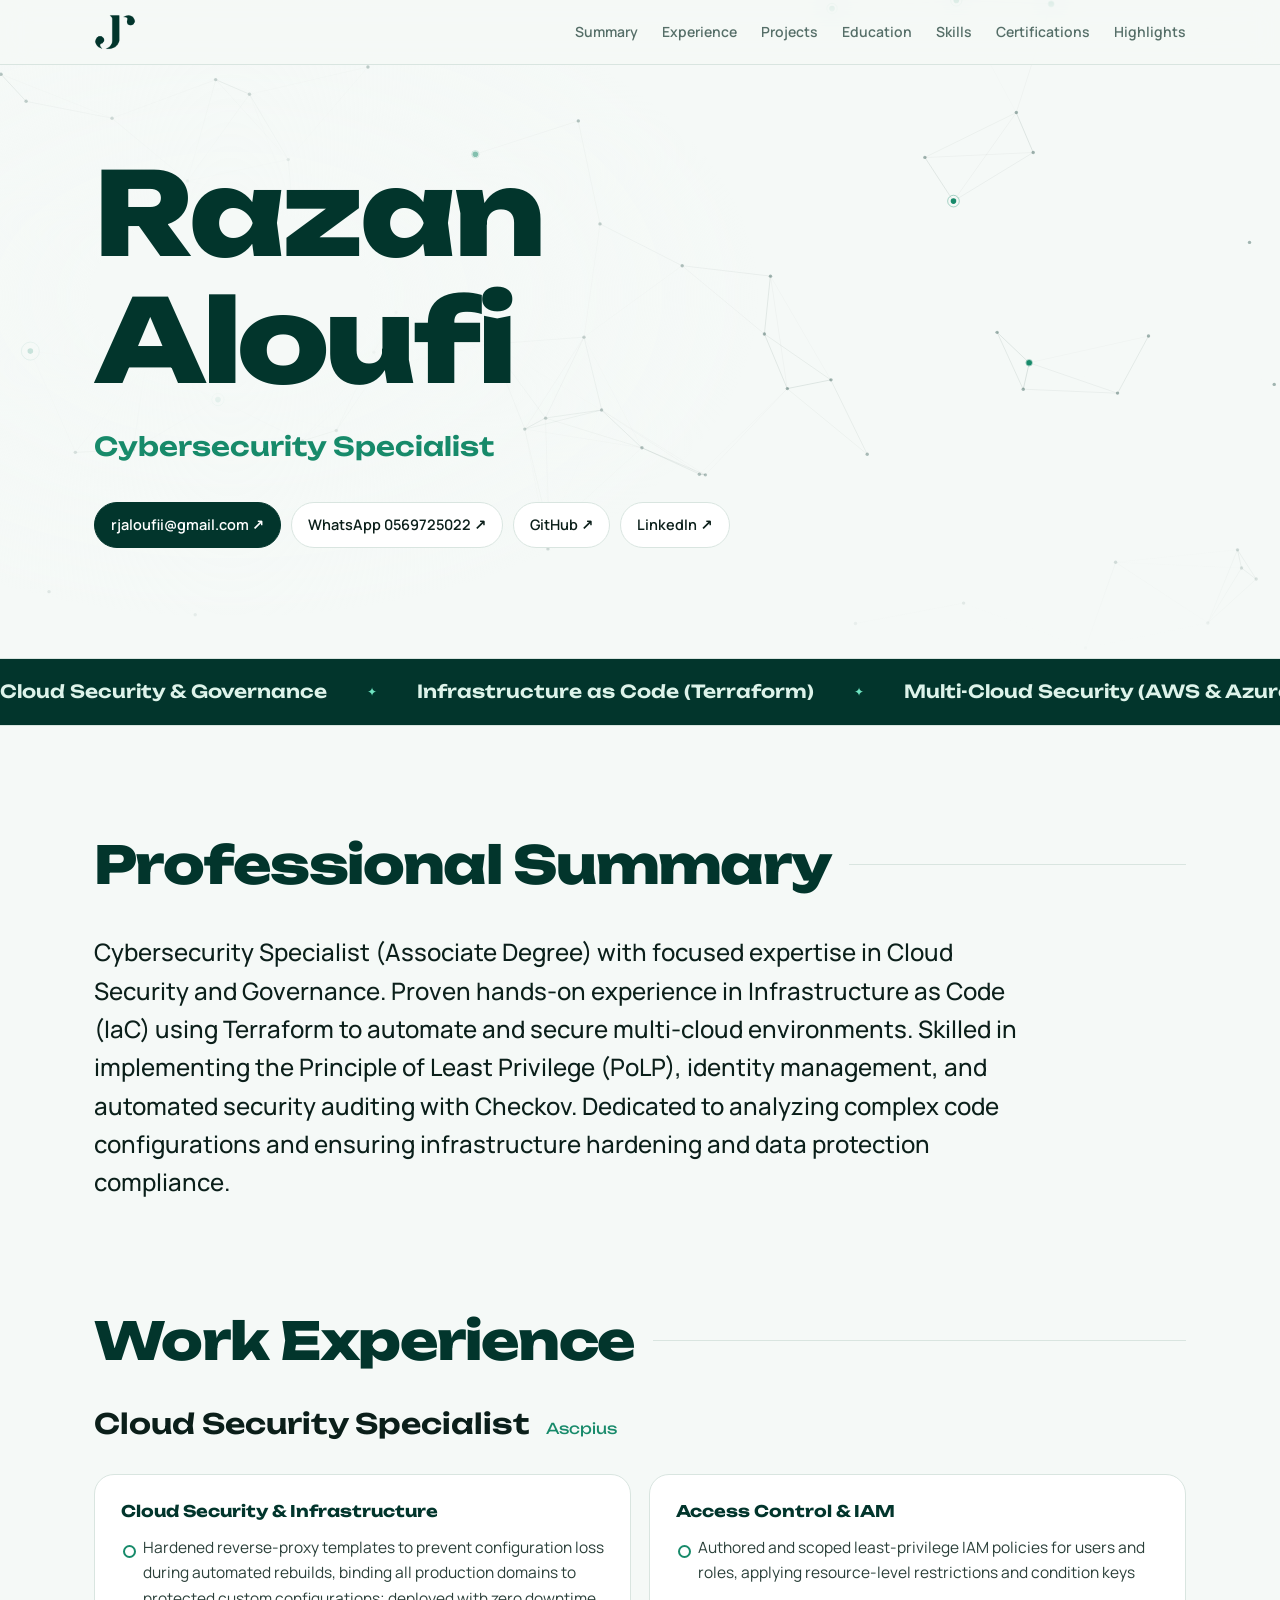
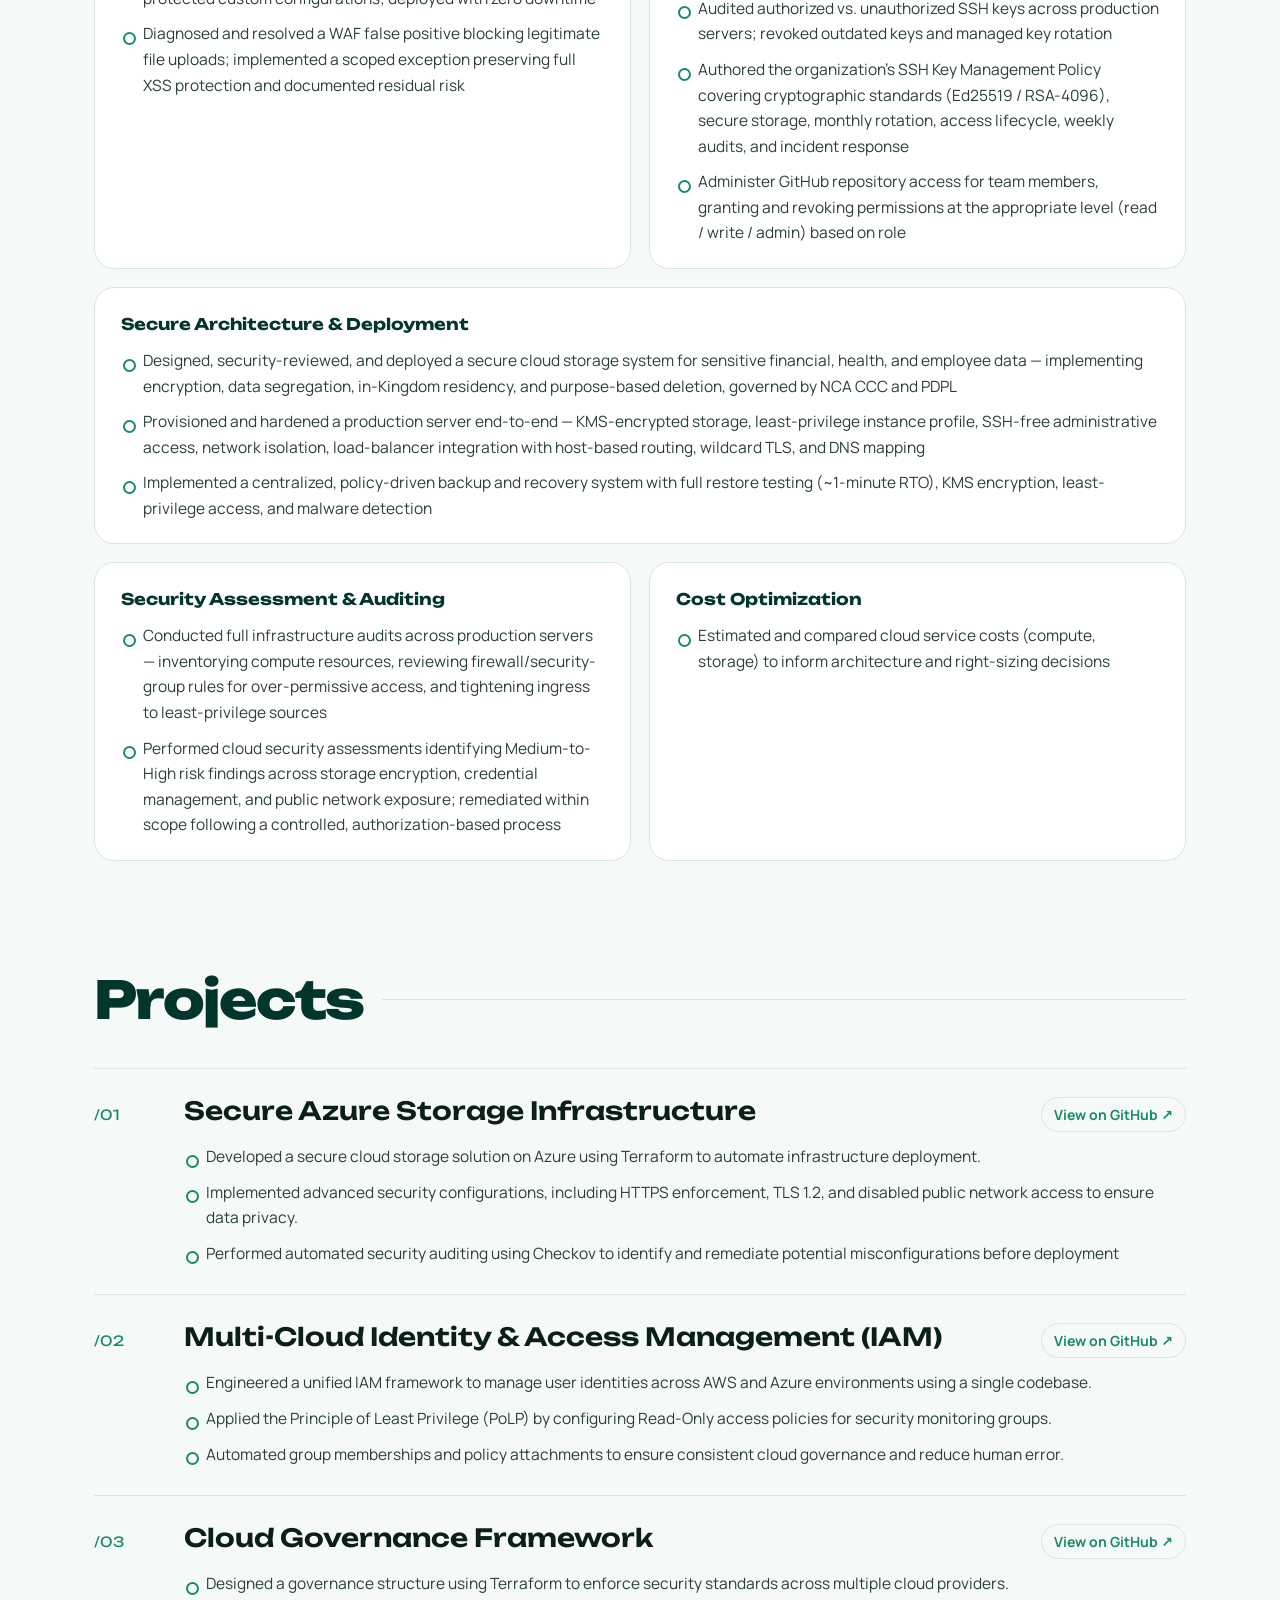
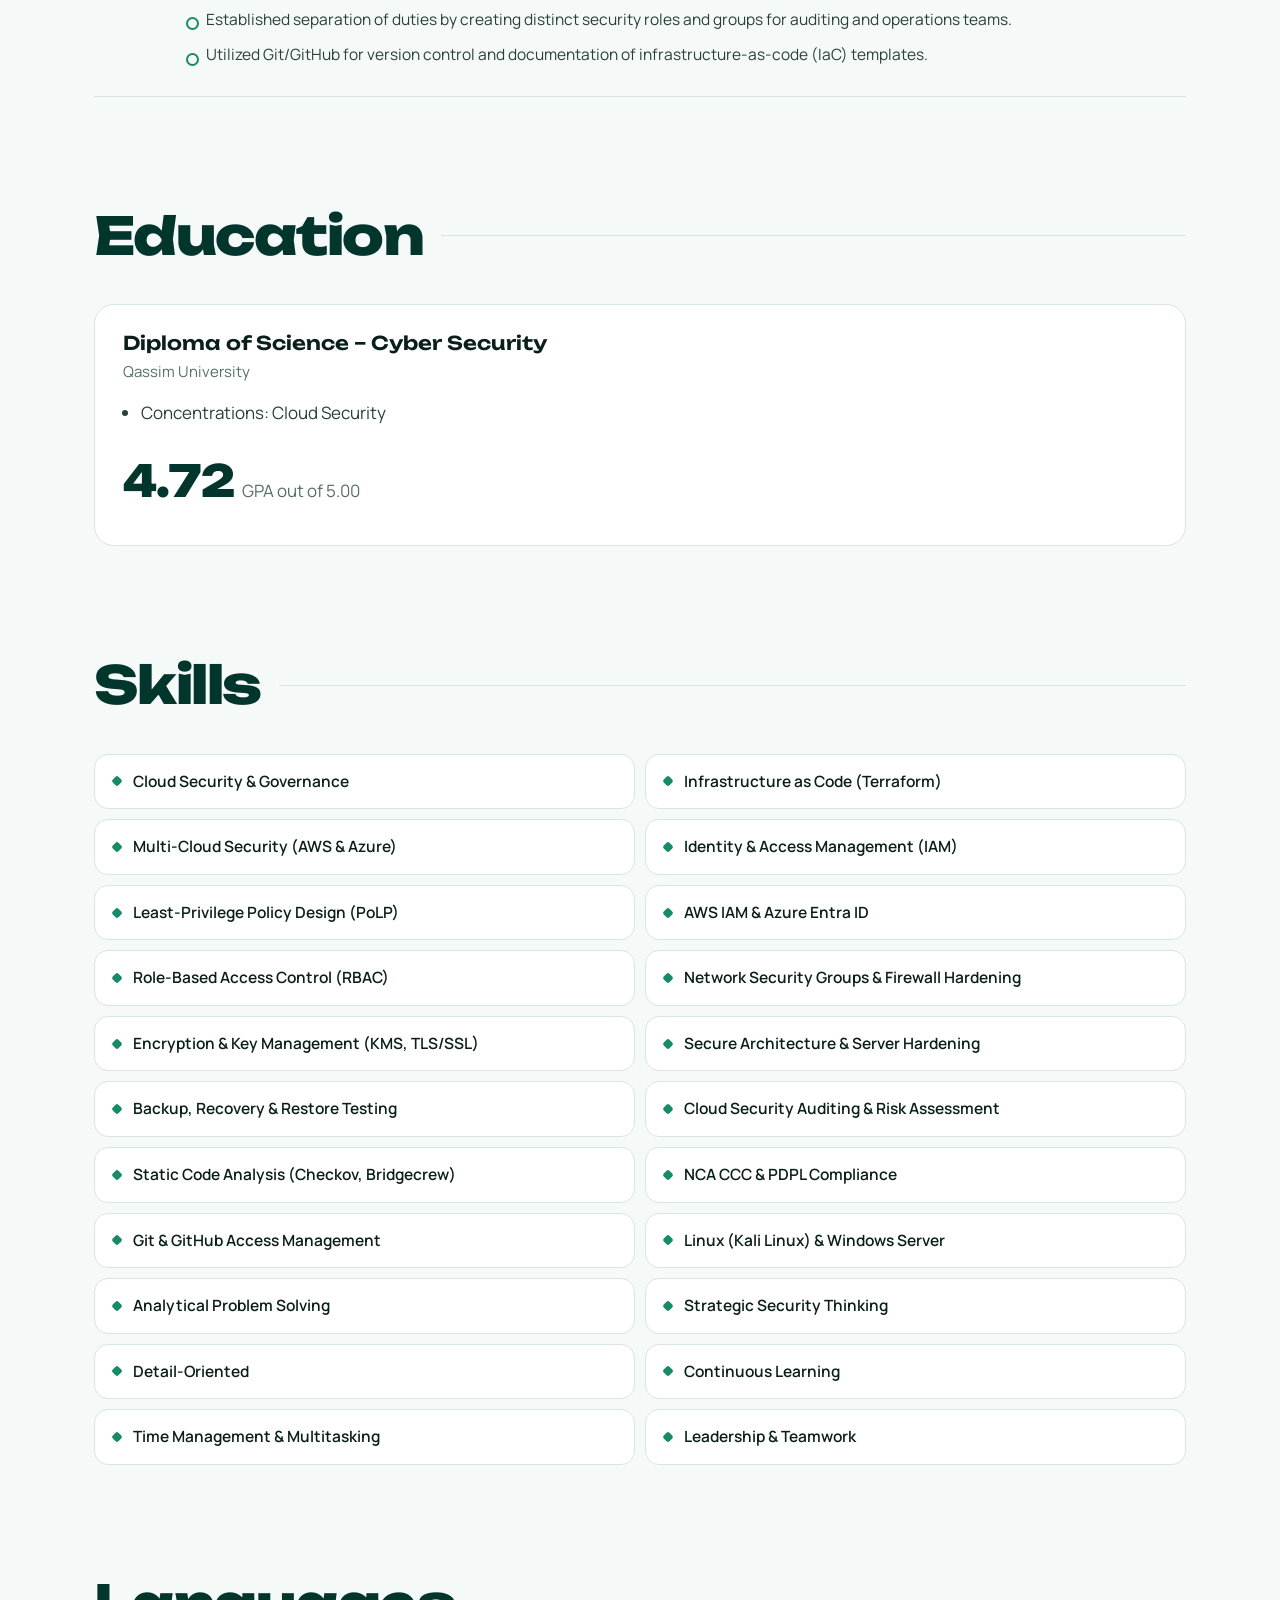
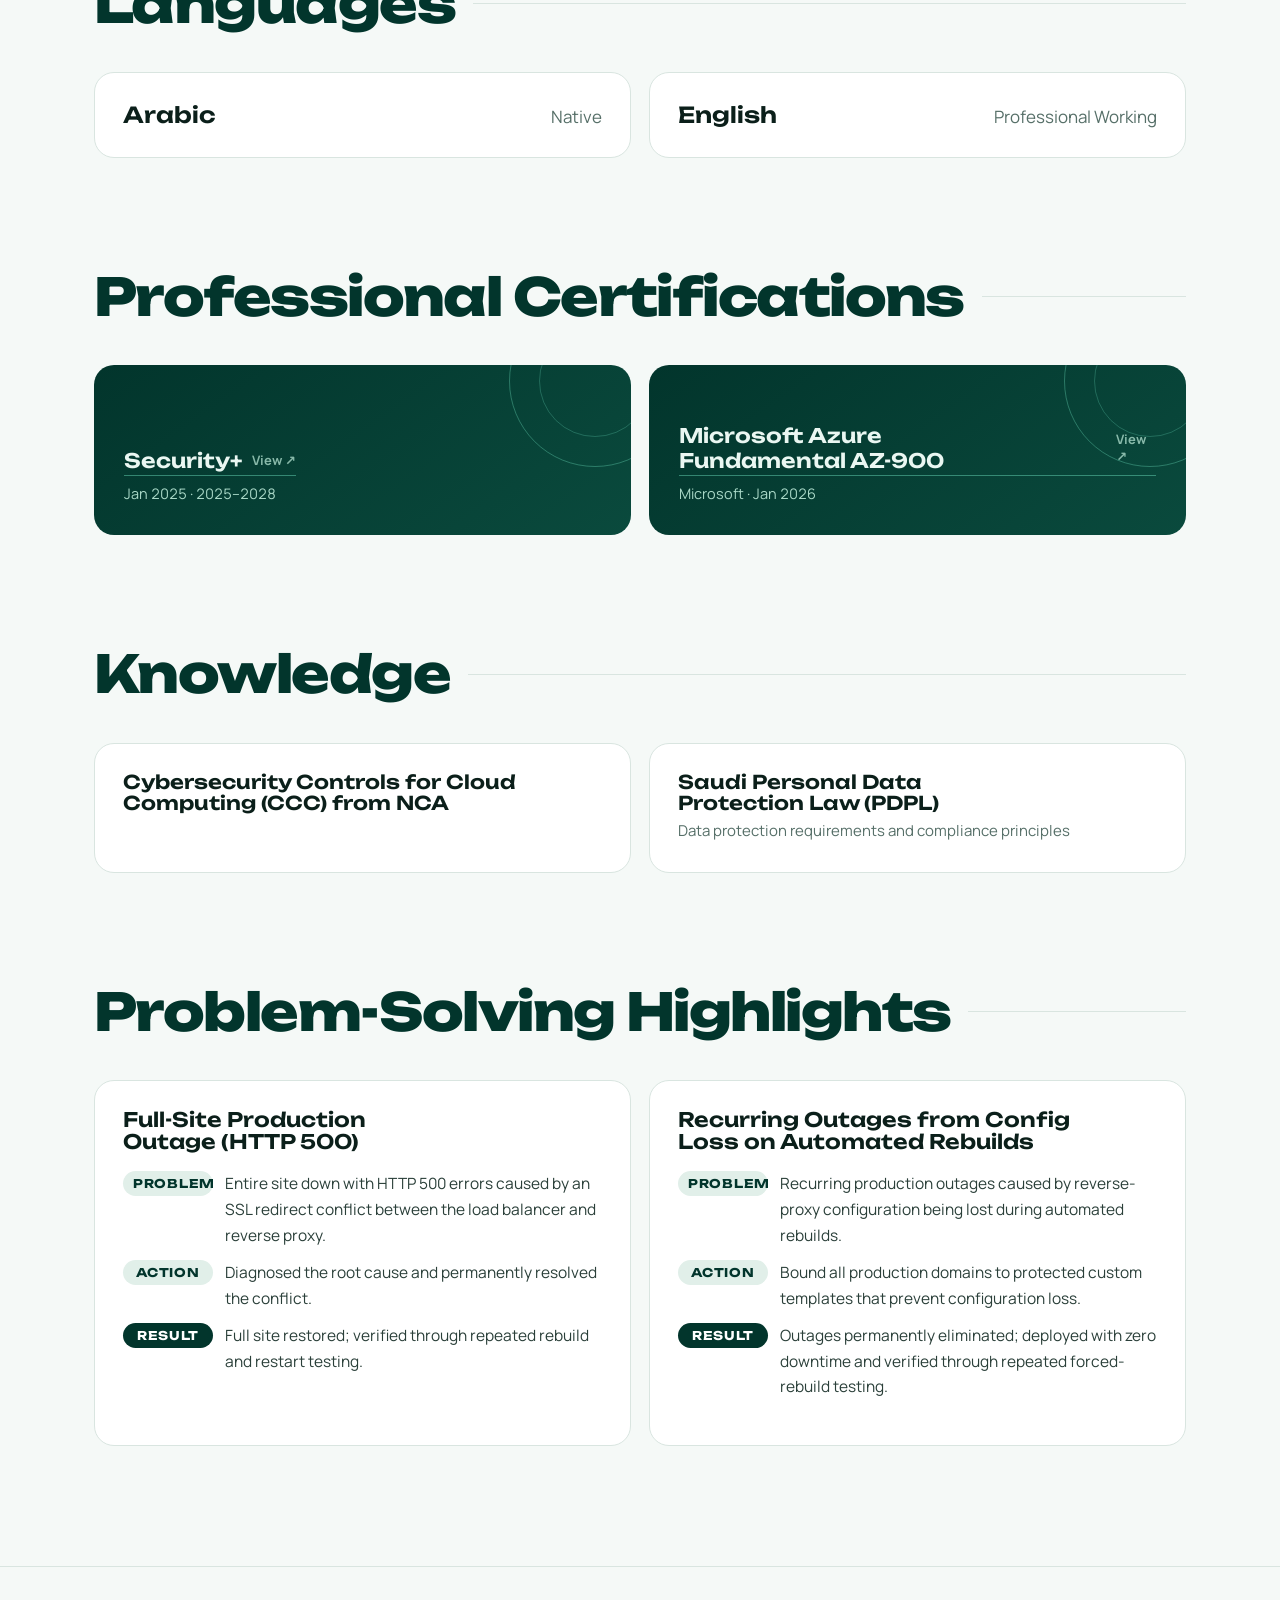
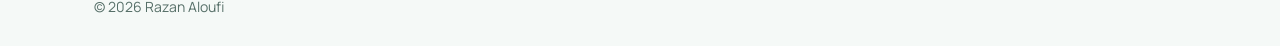
==== commit 780c372a: "Add Certifications to the section menu Co-Authored-By: Claude Opus 5.5 <noreply@anthropic.com> Claud" ====
--- a/index.html
+++ b/index.html
@@ -193,6 +193,7 @@
       <li><a href="#projects">Projects</a></li>
       <li><a href="#education">Education</a></li>
       <li><a href="#skills">Skills</a></li>
+      <li><a href="#certifications">Certifications</a></li>
       <li><a href="#highlights">Highlights</a></li>
     </ul>
   </div>
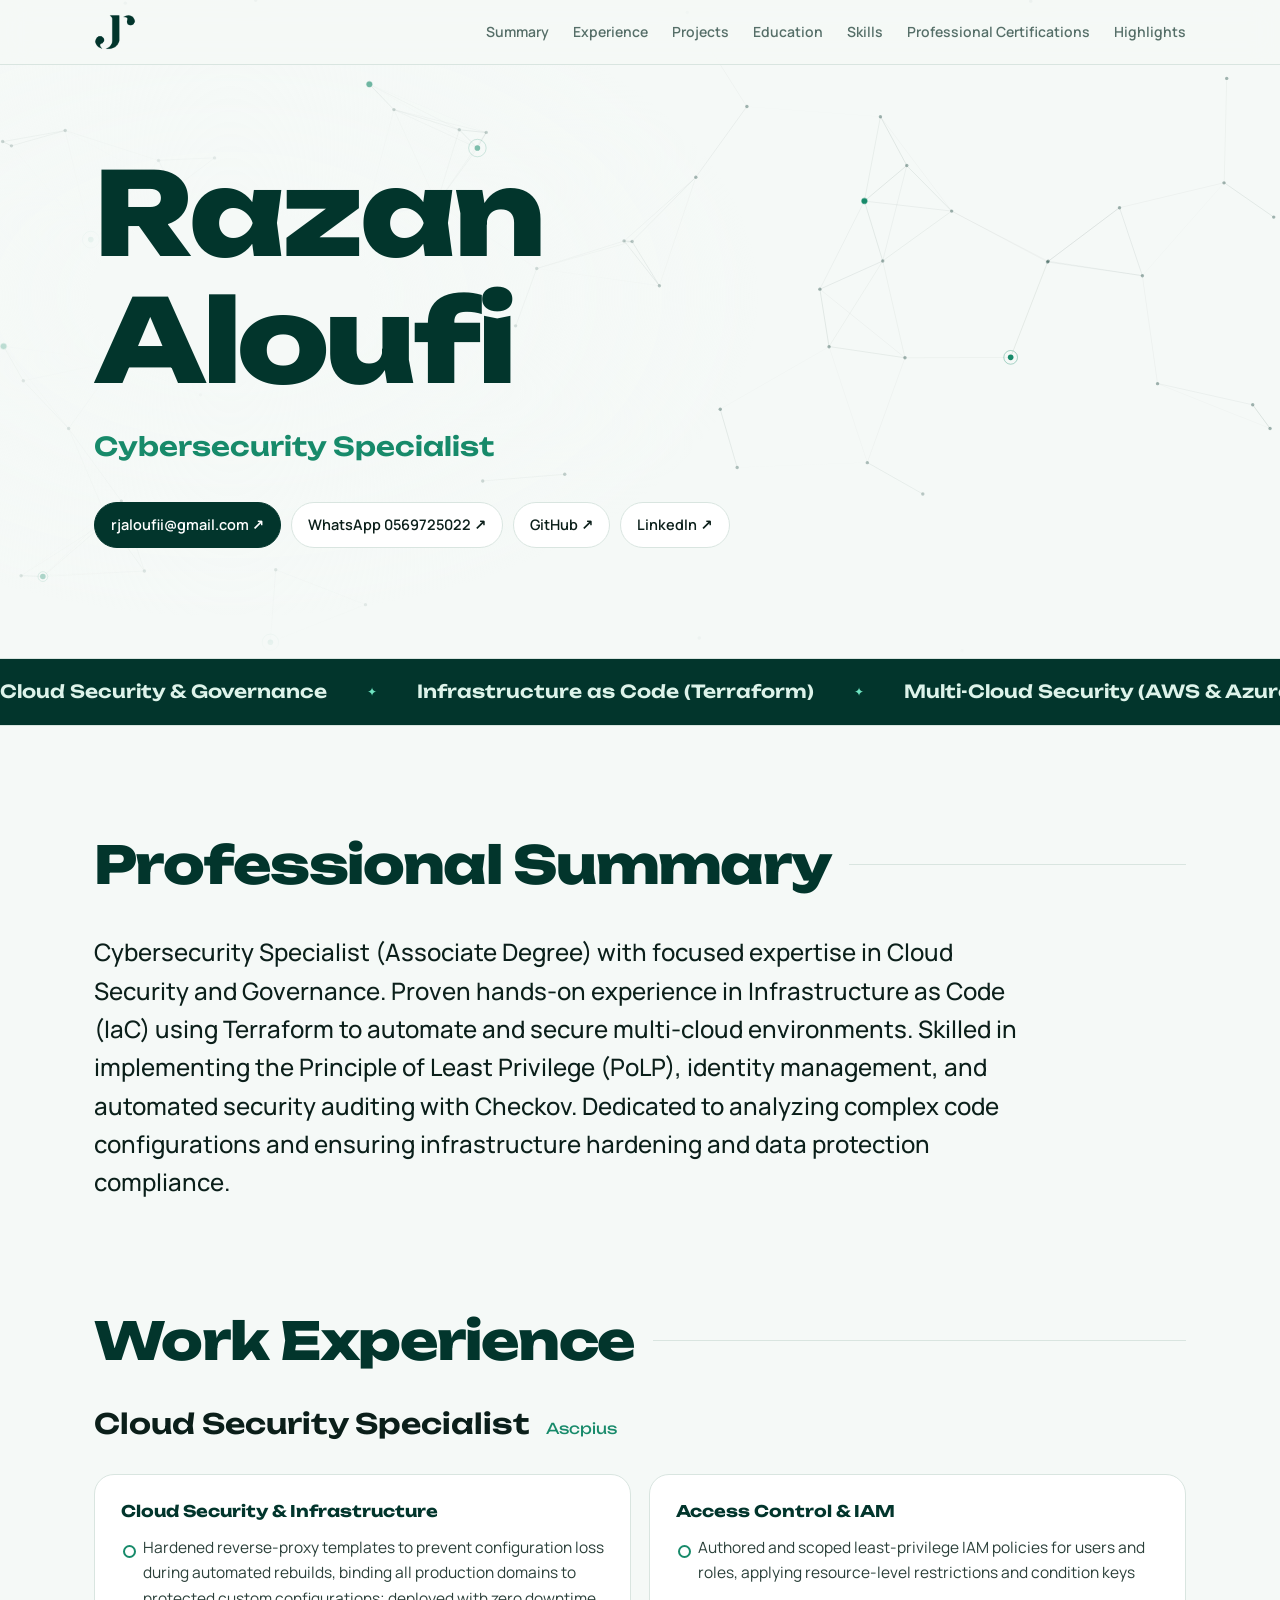
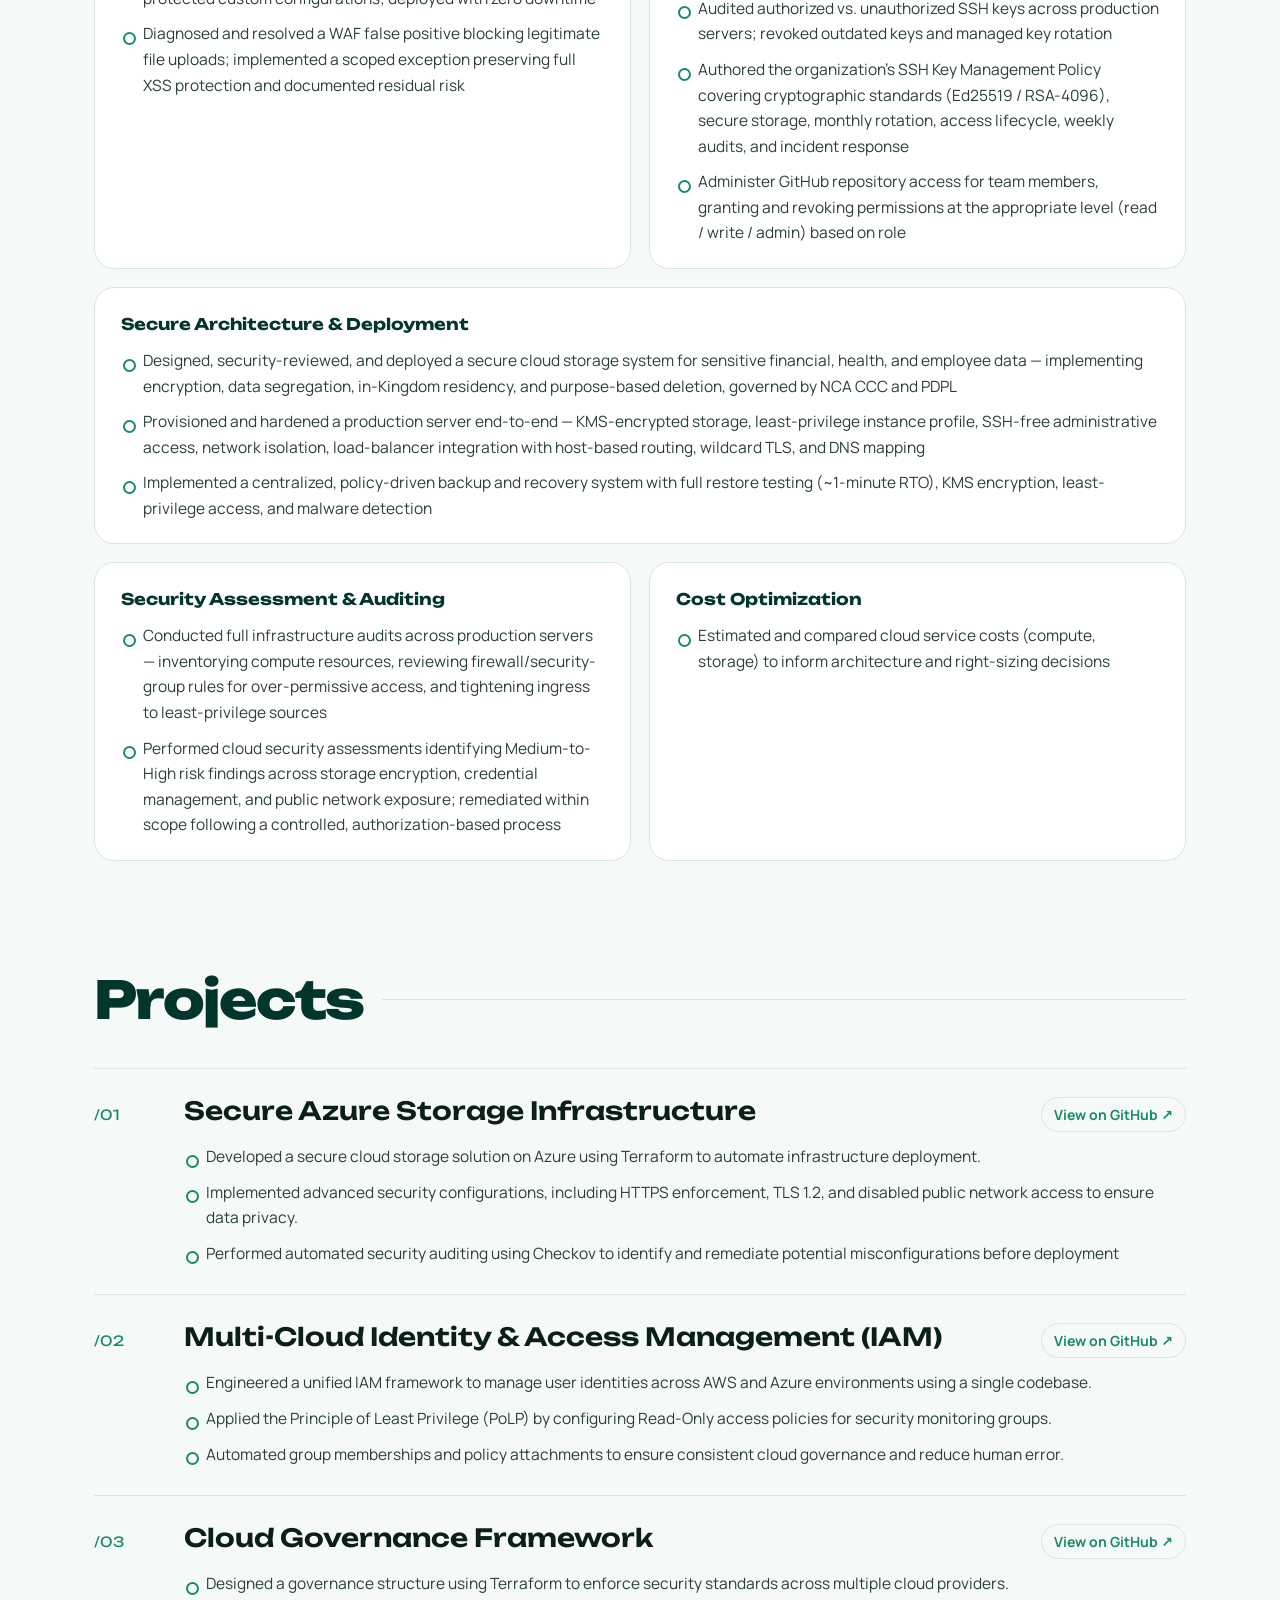
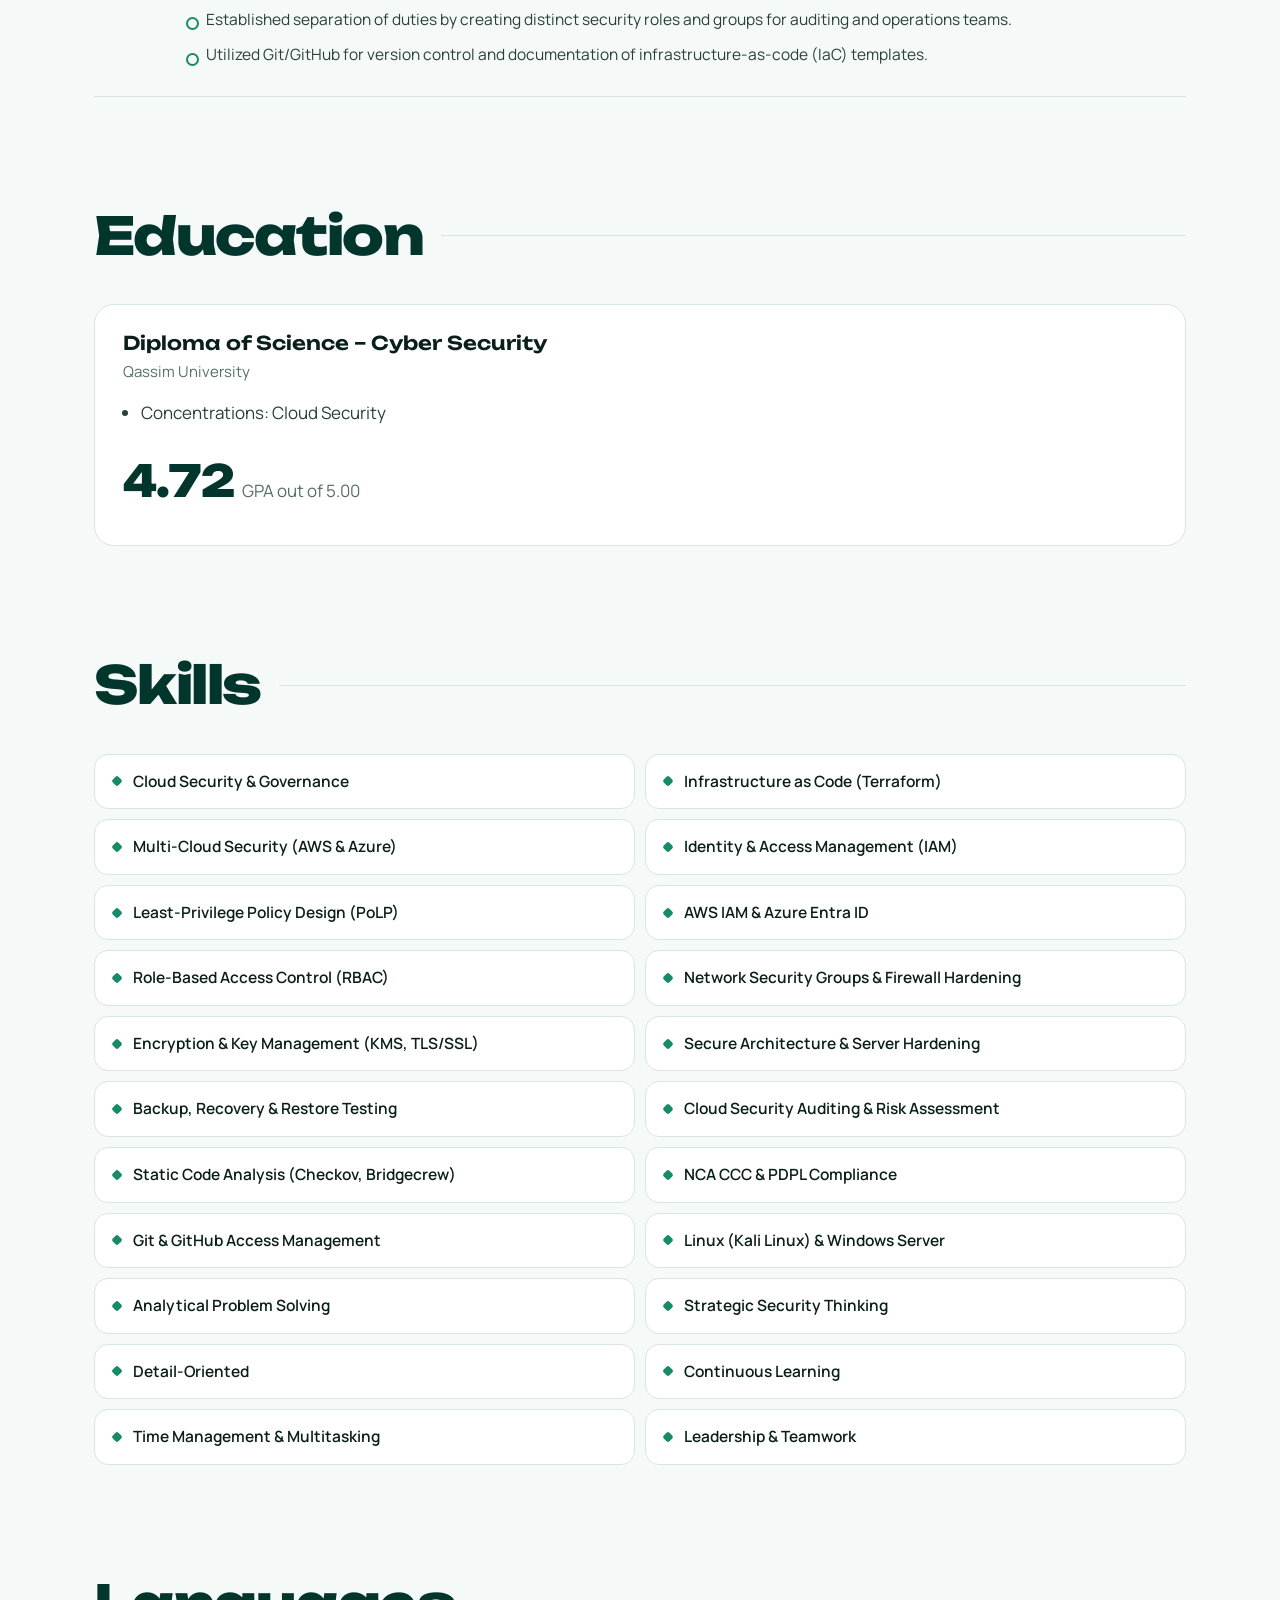
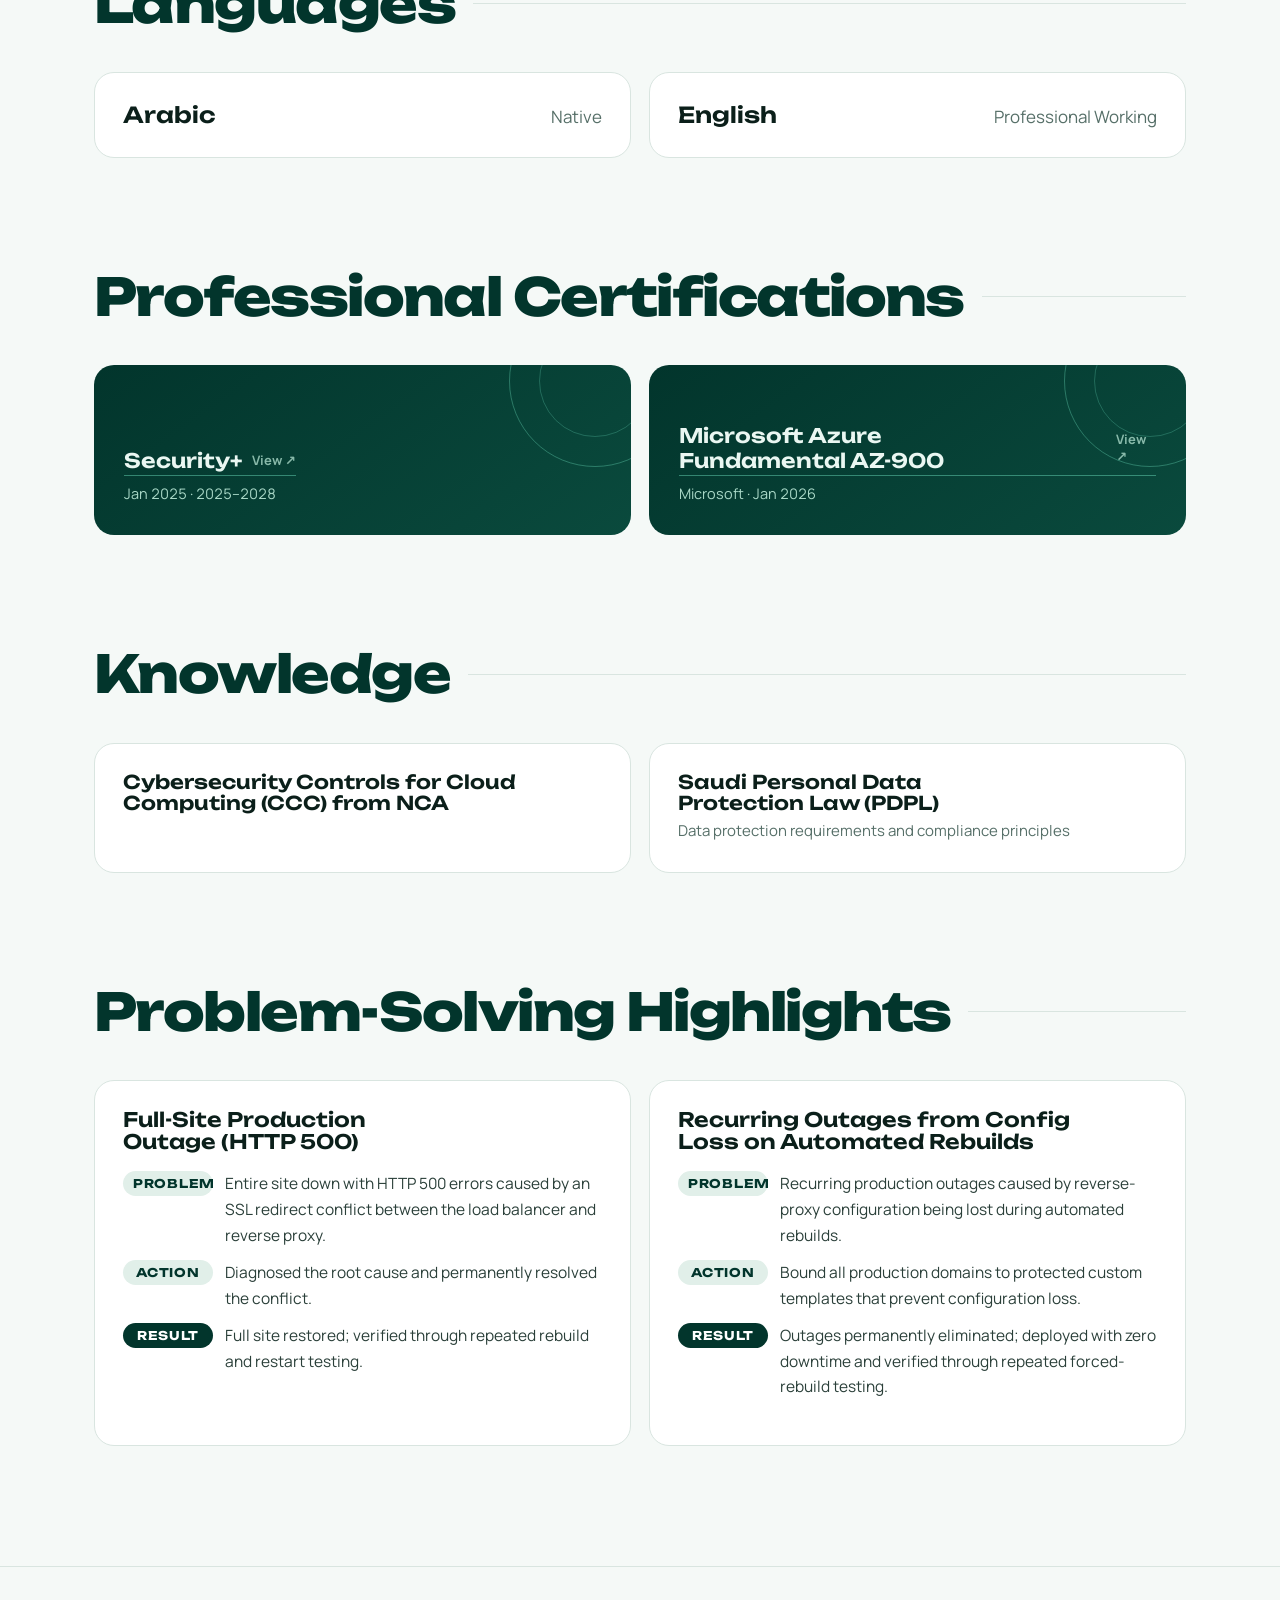
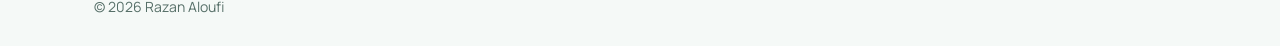
==== commit fe736ae7: "Rename menu item to Professional Certifications Co-Authored-By: Claude Opus 5.5 <noreply@anthropic.c" ====
--- a/index.html
+++ b/index.html
@@ -33,7 +33,7 @@
 .logo{display:flex;align-items:center;text-decoration:none}
 .logo img{display:block;height:36px;width:auto;transition:transform .3s}
 .logo:hover img{transform:scale(1.08)}
-.nav ul{list-style:none;display:flex;gap:24px;margin:0;padding:0;font-size:14px;font-weight:600}
+.nav ul{list-style:none;display:flex;gap:24px;white-space:nowrap;margin:0;padding:0;font-size:14px;font-weight:600}
 .nav ul a{text-decoration:none;color:var(--muted);transition:color .2s}
 .nav ul a:hover{color:var(--accent)}
 
@@ -193,7 +193,7 @@
       <li><a href="#projects">Projects</a></li>
       <li><a href="#education">Education</a></li>
       <li><a href="#skills">Skills</a></li>
-      <li><a href="#certifications">Certifications</a></li>
+      <li><a href="#certifications">Professional Certifications</a></li>
       <li><a href="#highlights">Highlights</a></li>
     </ul>
   </div>
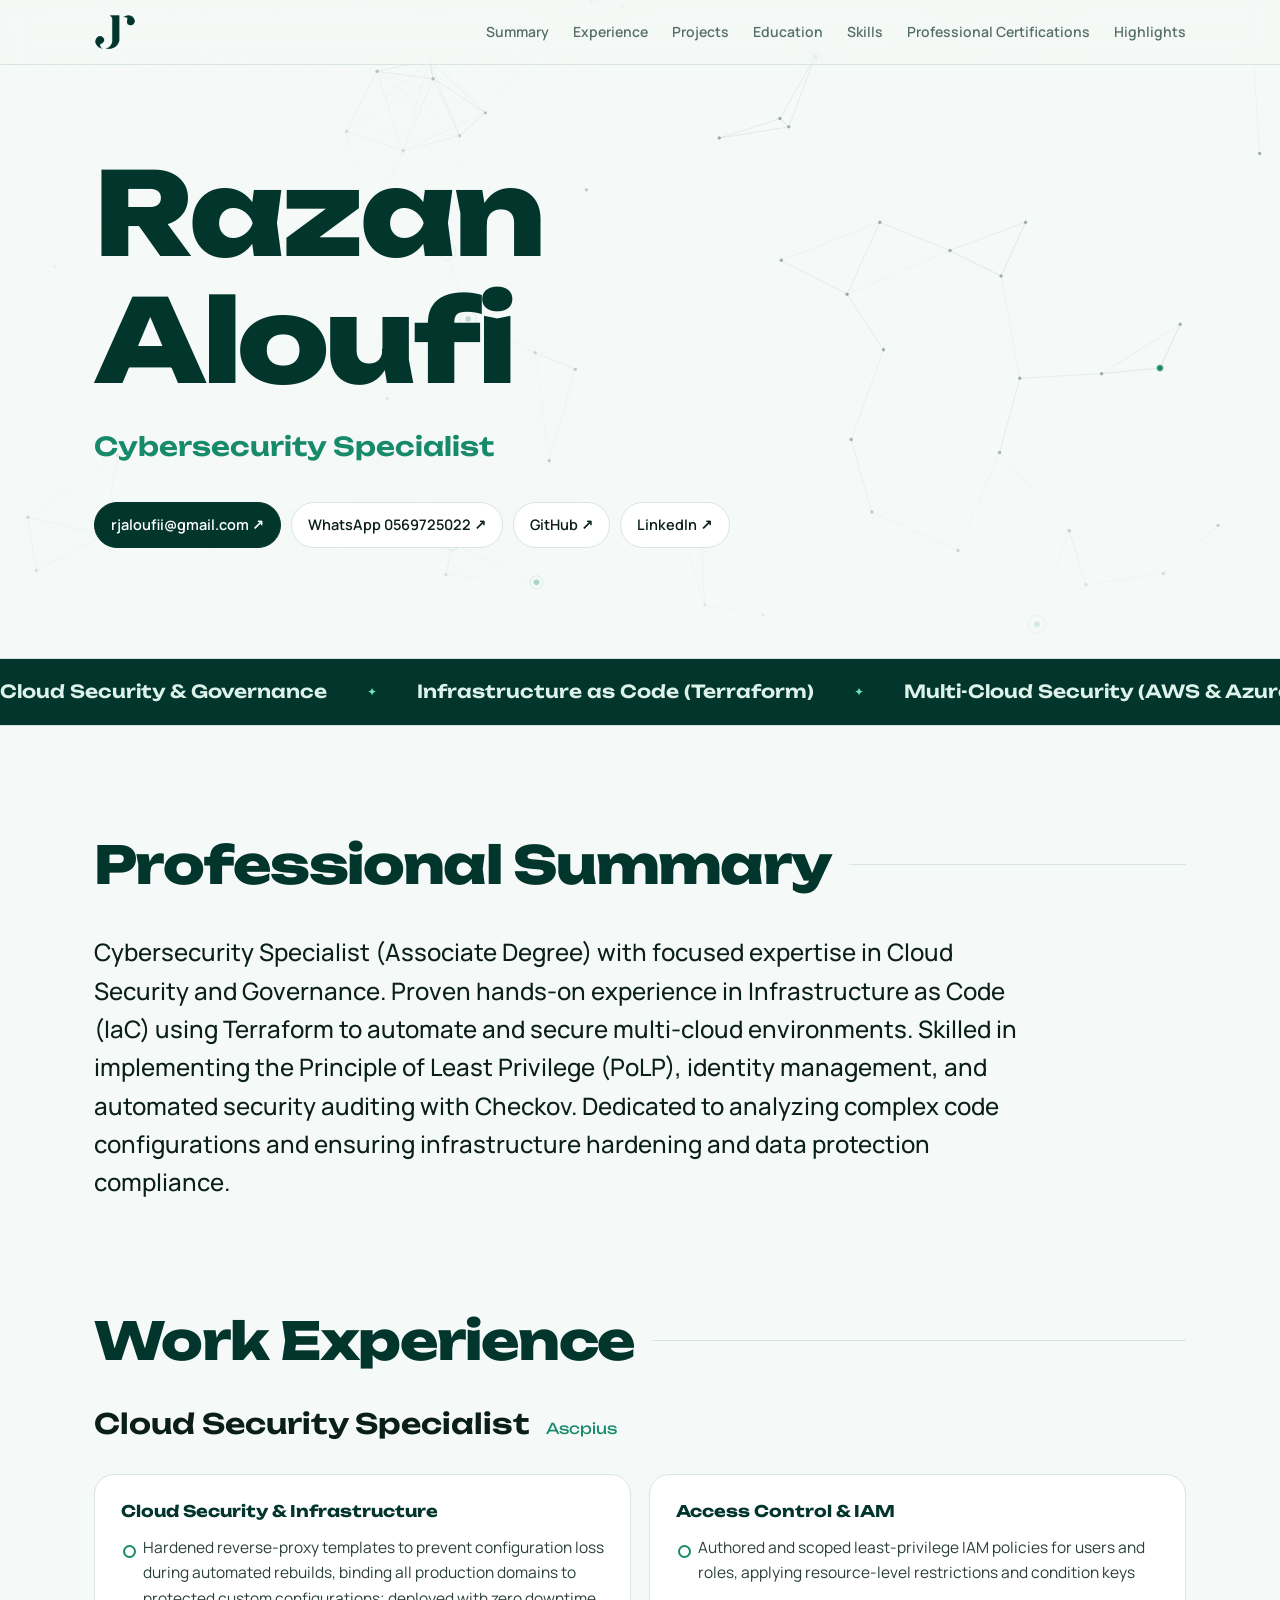
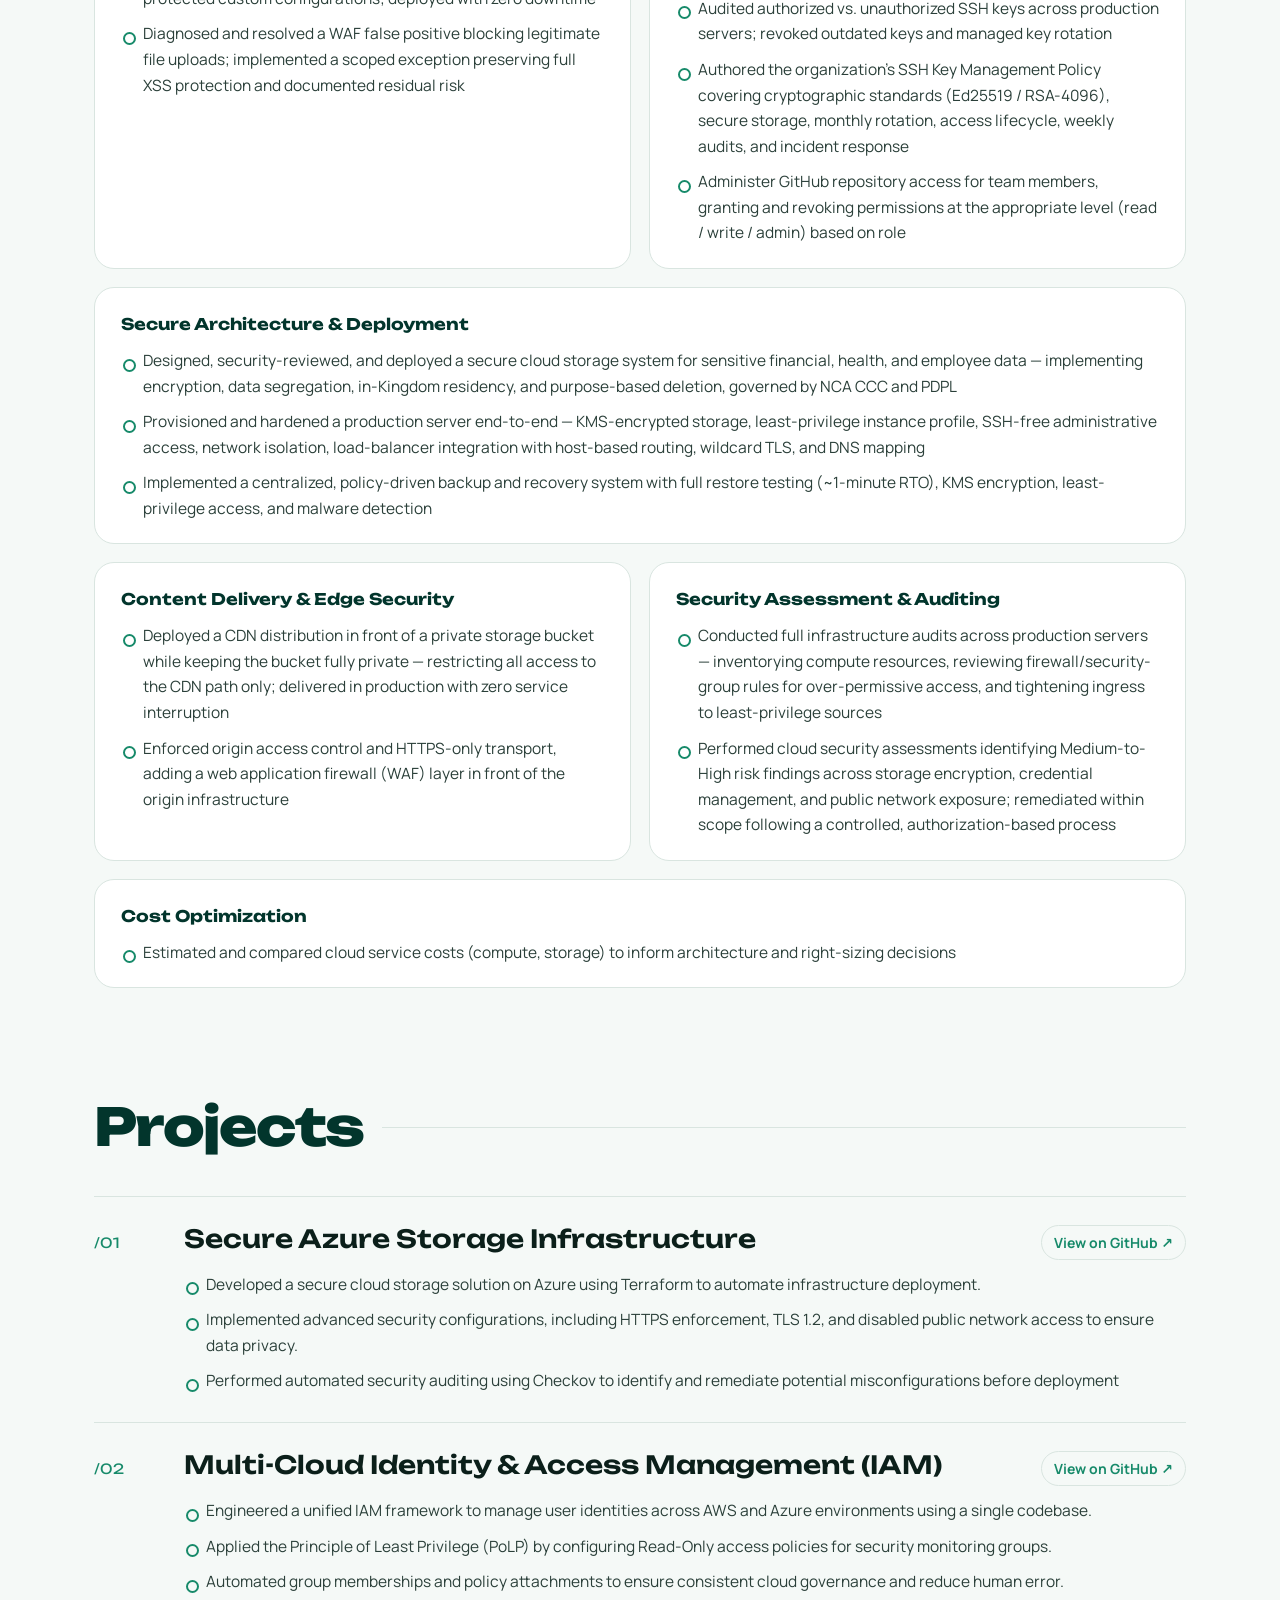
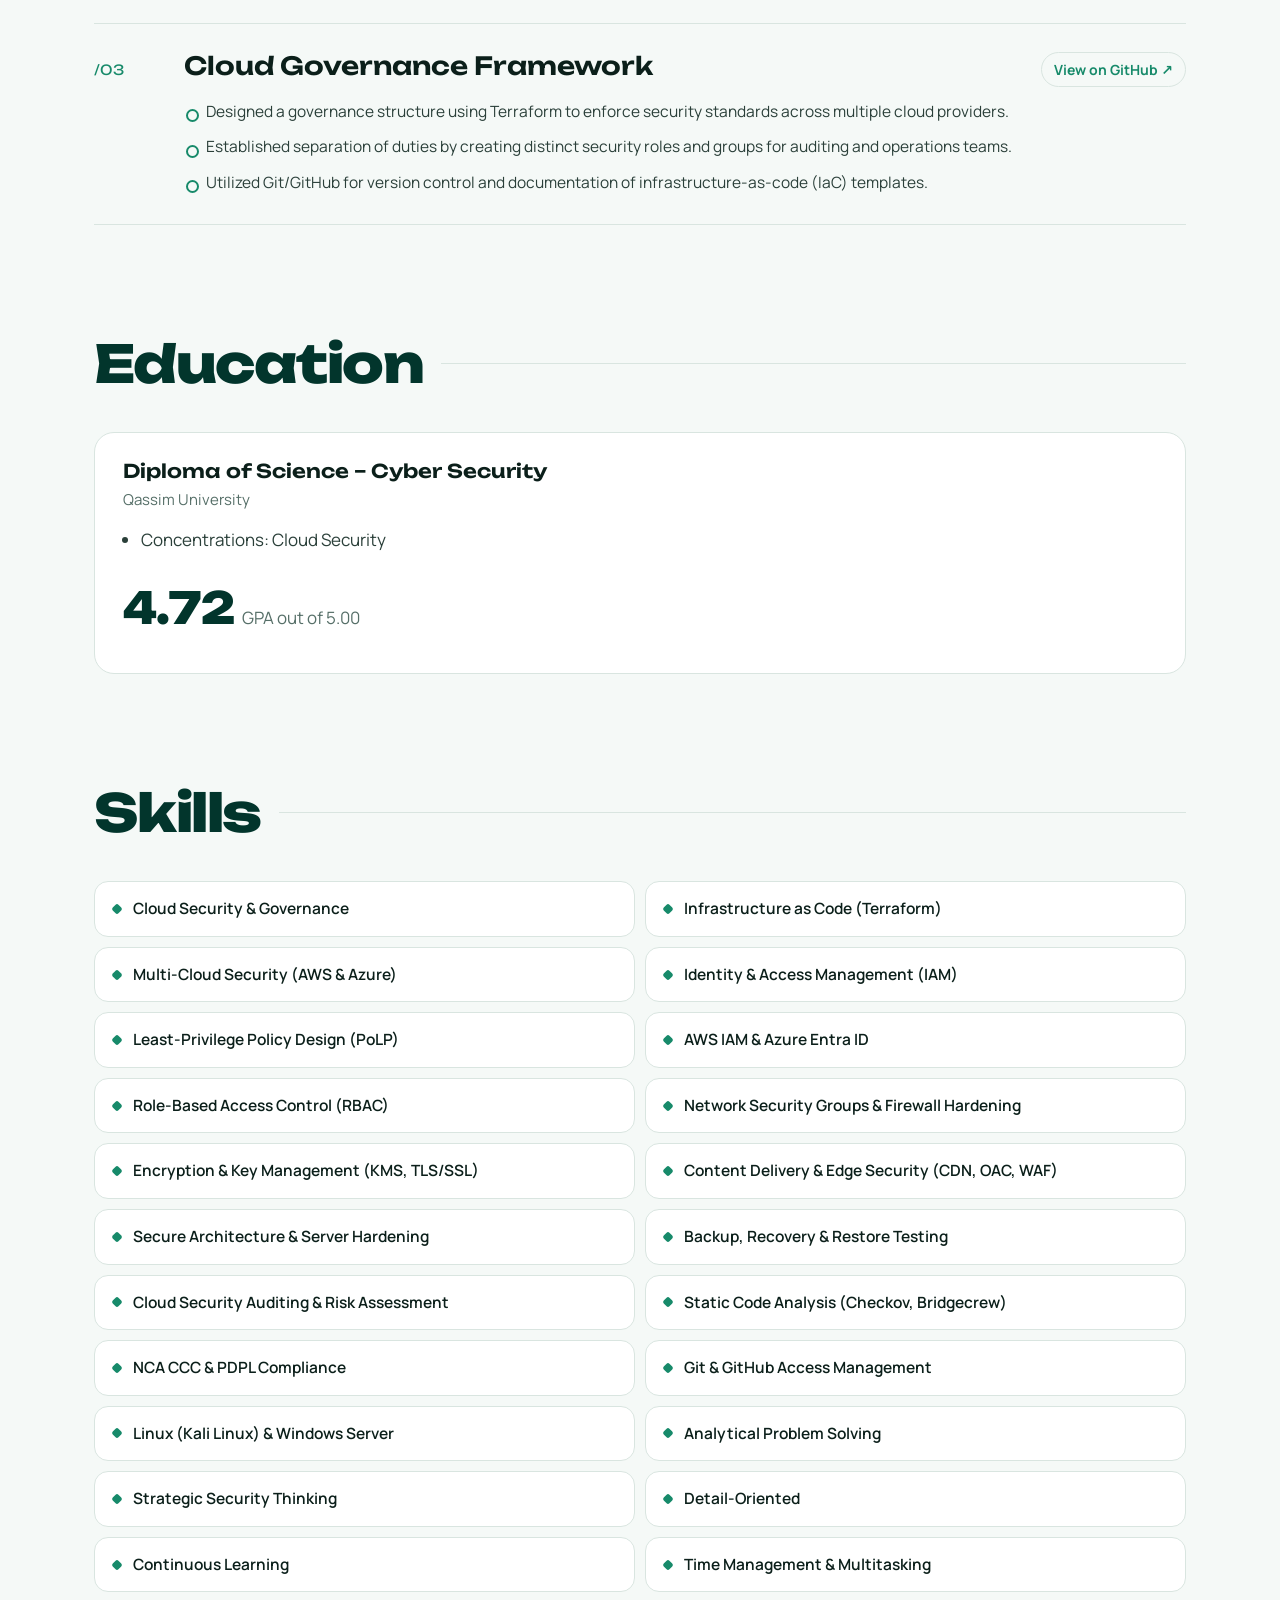
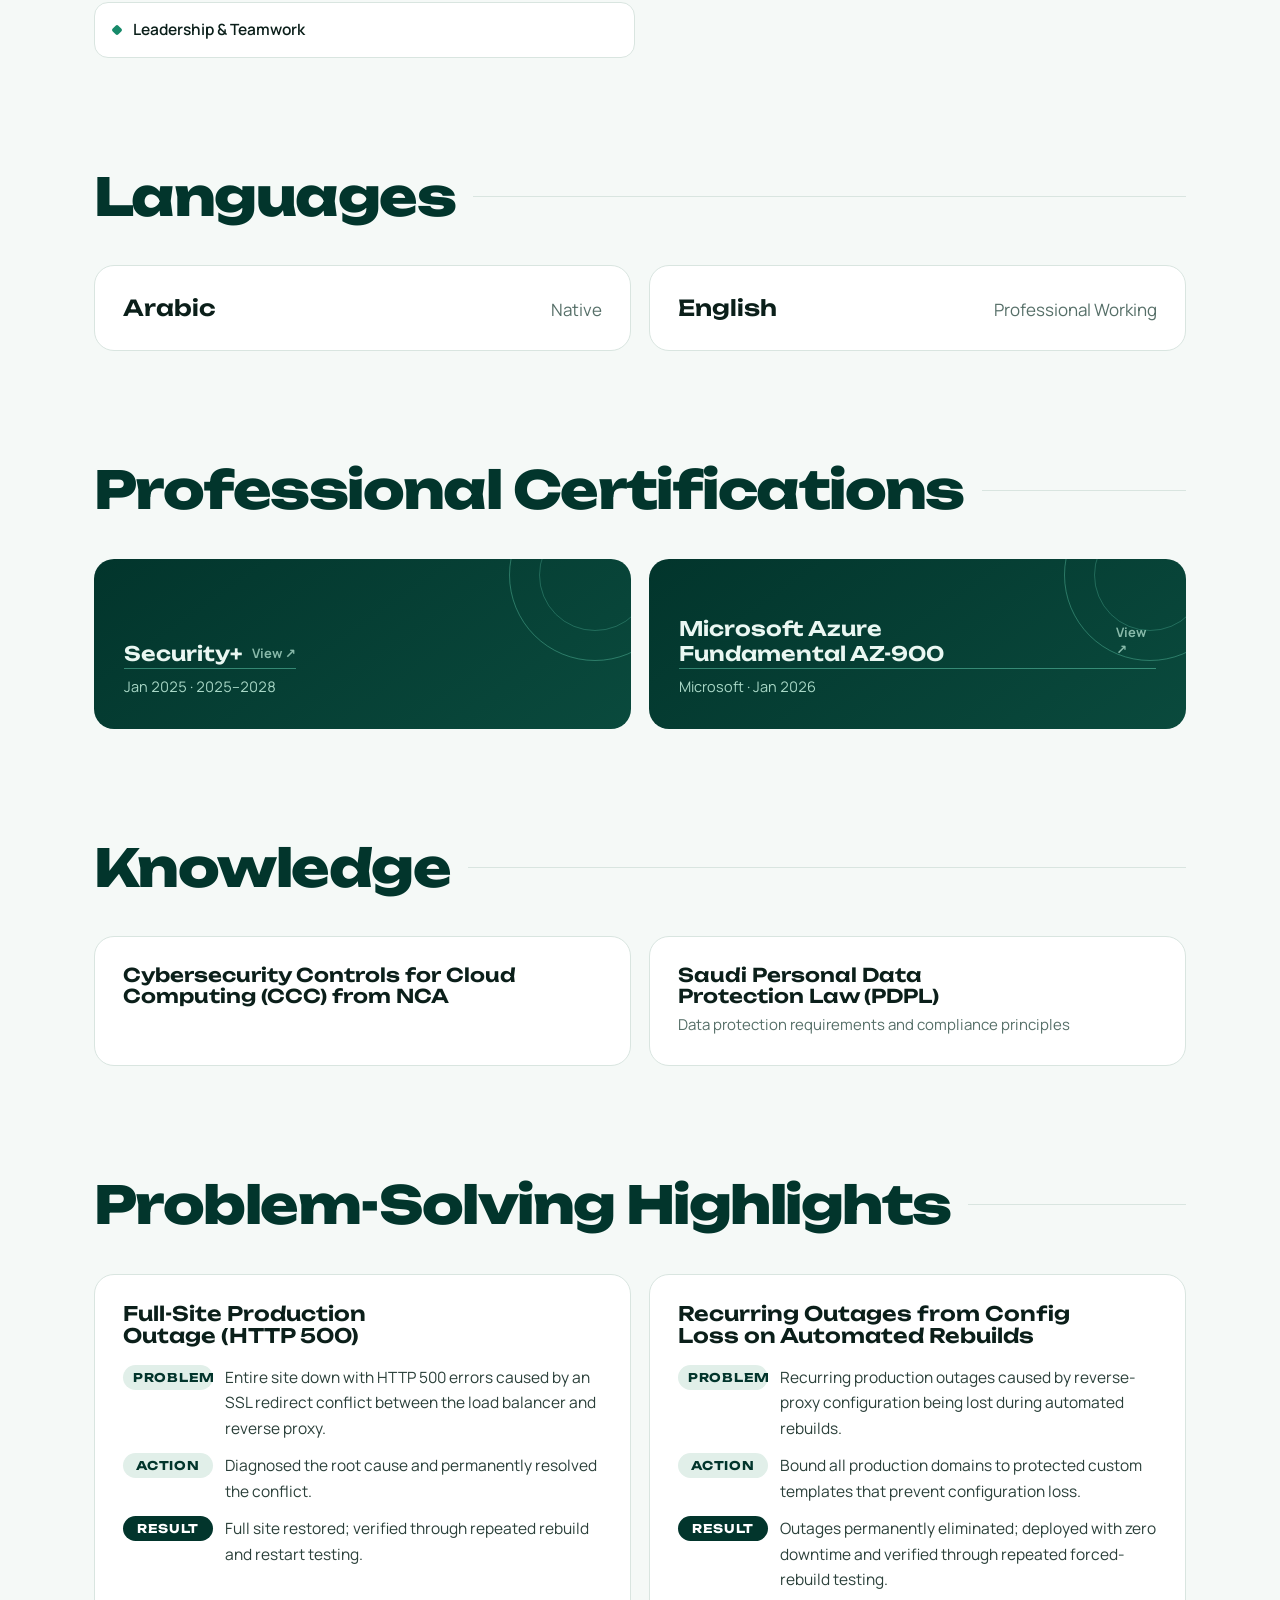
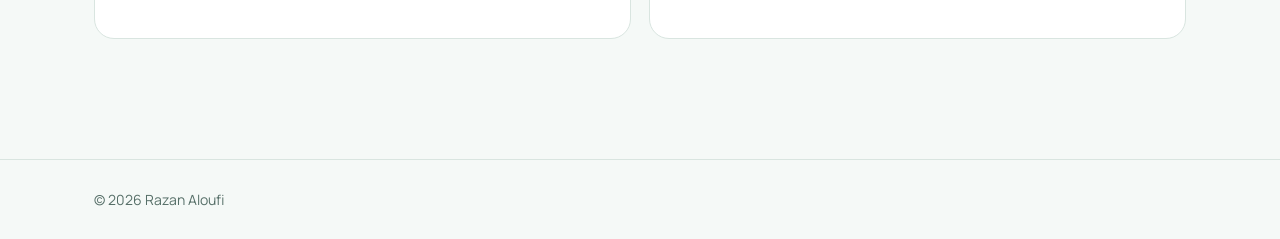
==== commit 6897ae77: "Add Content Delivery & Edge Security experience and skill Co-Authored-By: Claude Opus 5.5 <noreply@a" ====
--- a/index.html
+++ b/index.html
@@ -258,13 +258,20 @@
           </ul>
         </div>
         <div class="group reveal">
+          <h4>Content Delivery &amp; Edge Security</h4>
+          <ul class="ev">
+            <li>Deployed a CDN distribution in front of a private storage bucket while keeping the bucket fully private — restricting all access to the CDN path only; delivered in production with zero service interruption</li>
+            <li>Enforced origin access control and HTTPS-only transport, adding a web application firewall (WAF) layer in front of the origin infrastructure</li>
+          </ul>
+        </div>
+        <div class="group reveal">
           <h4>Security Assessment &amp; Auditing</h4>
           <ul class="ev">
             <li>Conducted full infrastructure audits across production servers — inventorying compute resources, reviewing firewall/security-group rules for over-permissive access, and tightening ingress to least-privilege sources</li>
             <li>Performed cloud security assessments identifying Medium-to-High risk findings across storage encryption, credential management, and public network exposure; remediated within scope following a controlled, authorization-based process</li>
           </ul>
         </div>
-        <div class="group reveal">
+        <div class="group wide reveal">
           <h4>Cost Optimization</h4>
           <ul class="ev">
             <li>Estimated and compared cloud service costs (compute, storage) to inform architecture and right-sizing decisions</li>
@@ -323,6 +330,7 @@
         <div class="skill">Role-Based Access Control (RBAC)</div>
         <div class="skill">Network Security Groups &amp; Firewall Hardening</div>
         <div class="skill">Encryption &amp; Key Management (KMS, TLS/SSL)</div>
+        <div class="skill">Content Delivery &amp; Edge Security (CDN, OAC, WAF)</div>
         <div class="skill">Secure Architecture &amp; Server Hardening</div>
         <div class="skill">Backup, Recovery &amp; Restore Testing</div>
         <div class="skill">Cloud Security Auditing &amp; Risk Assessment</div>
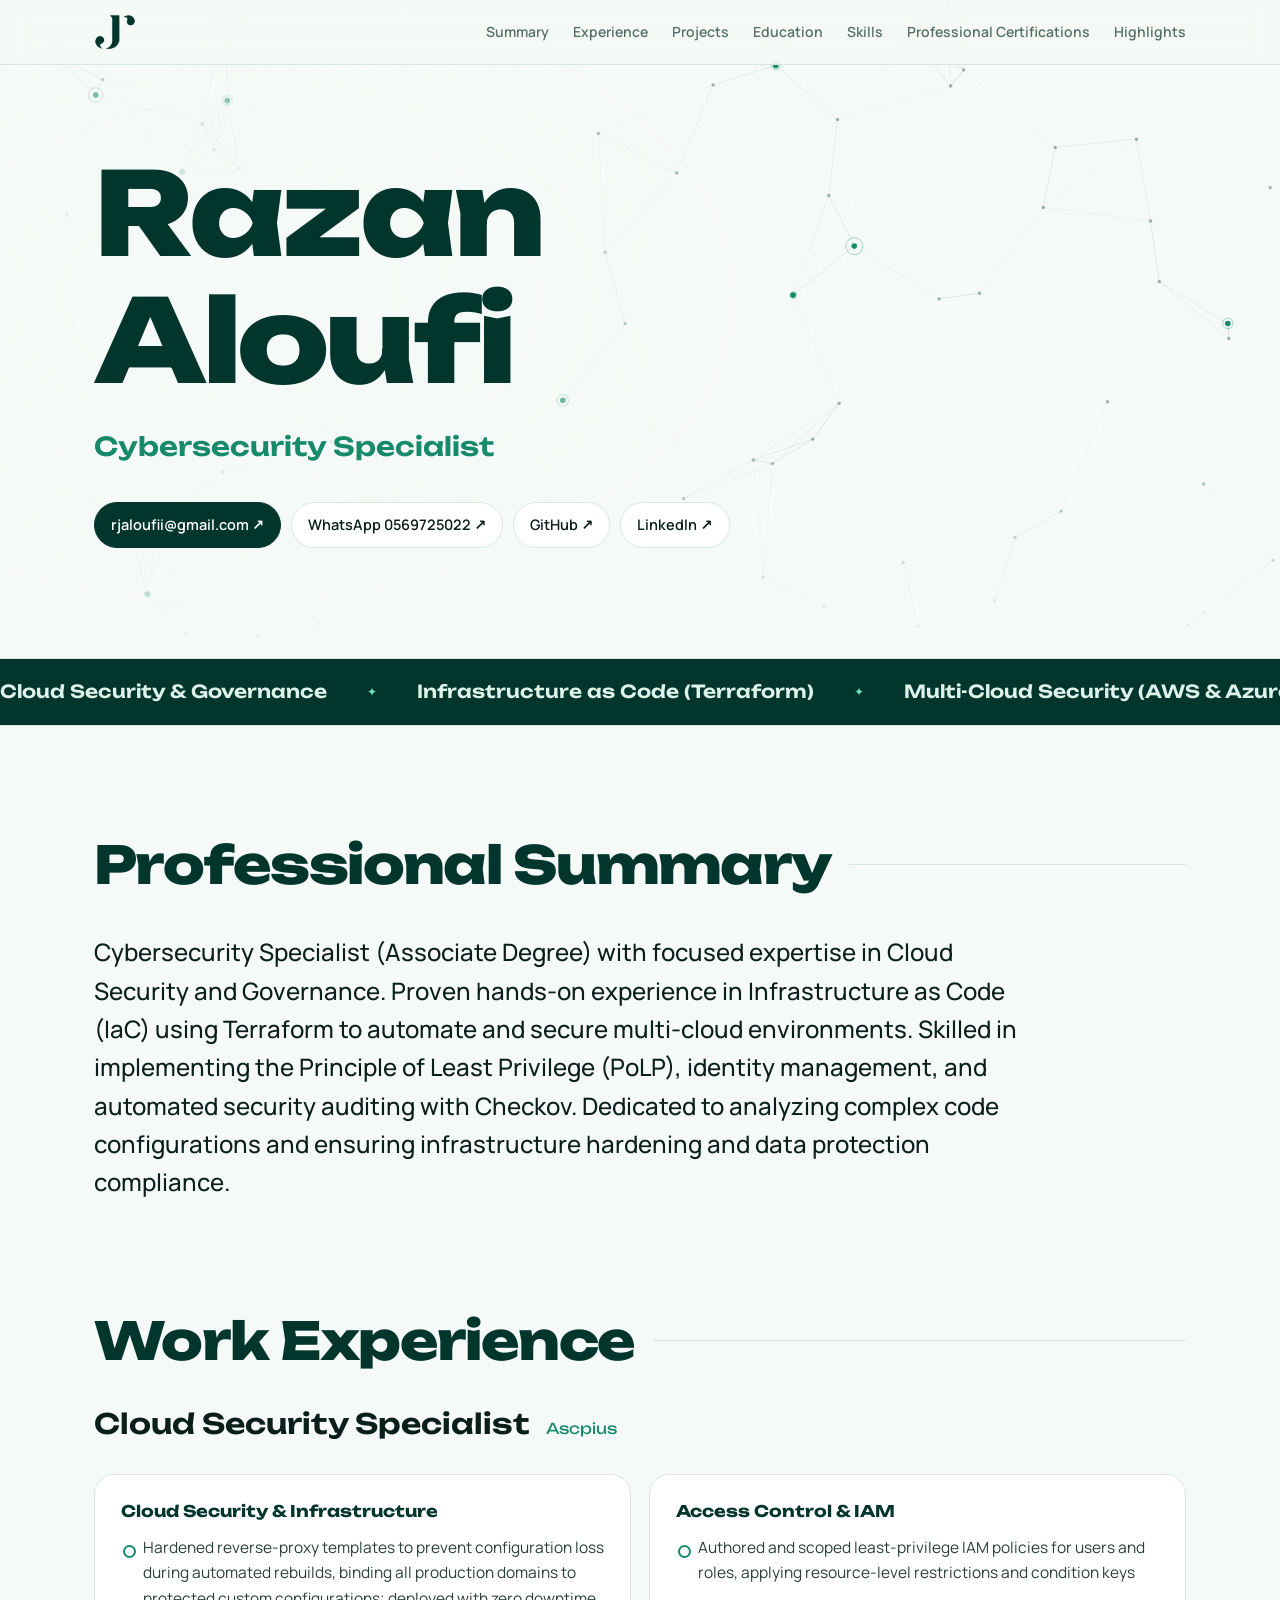
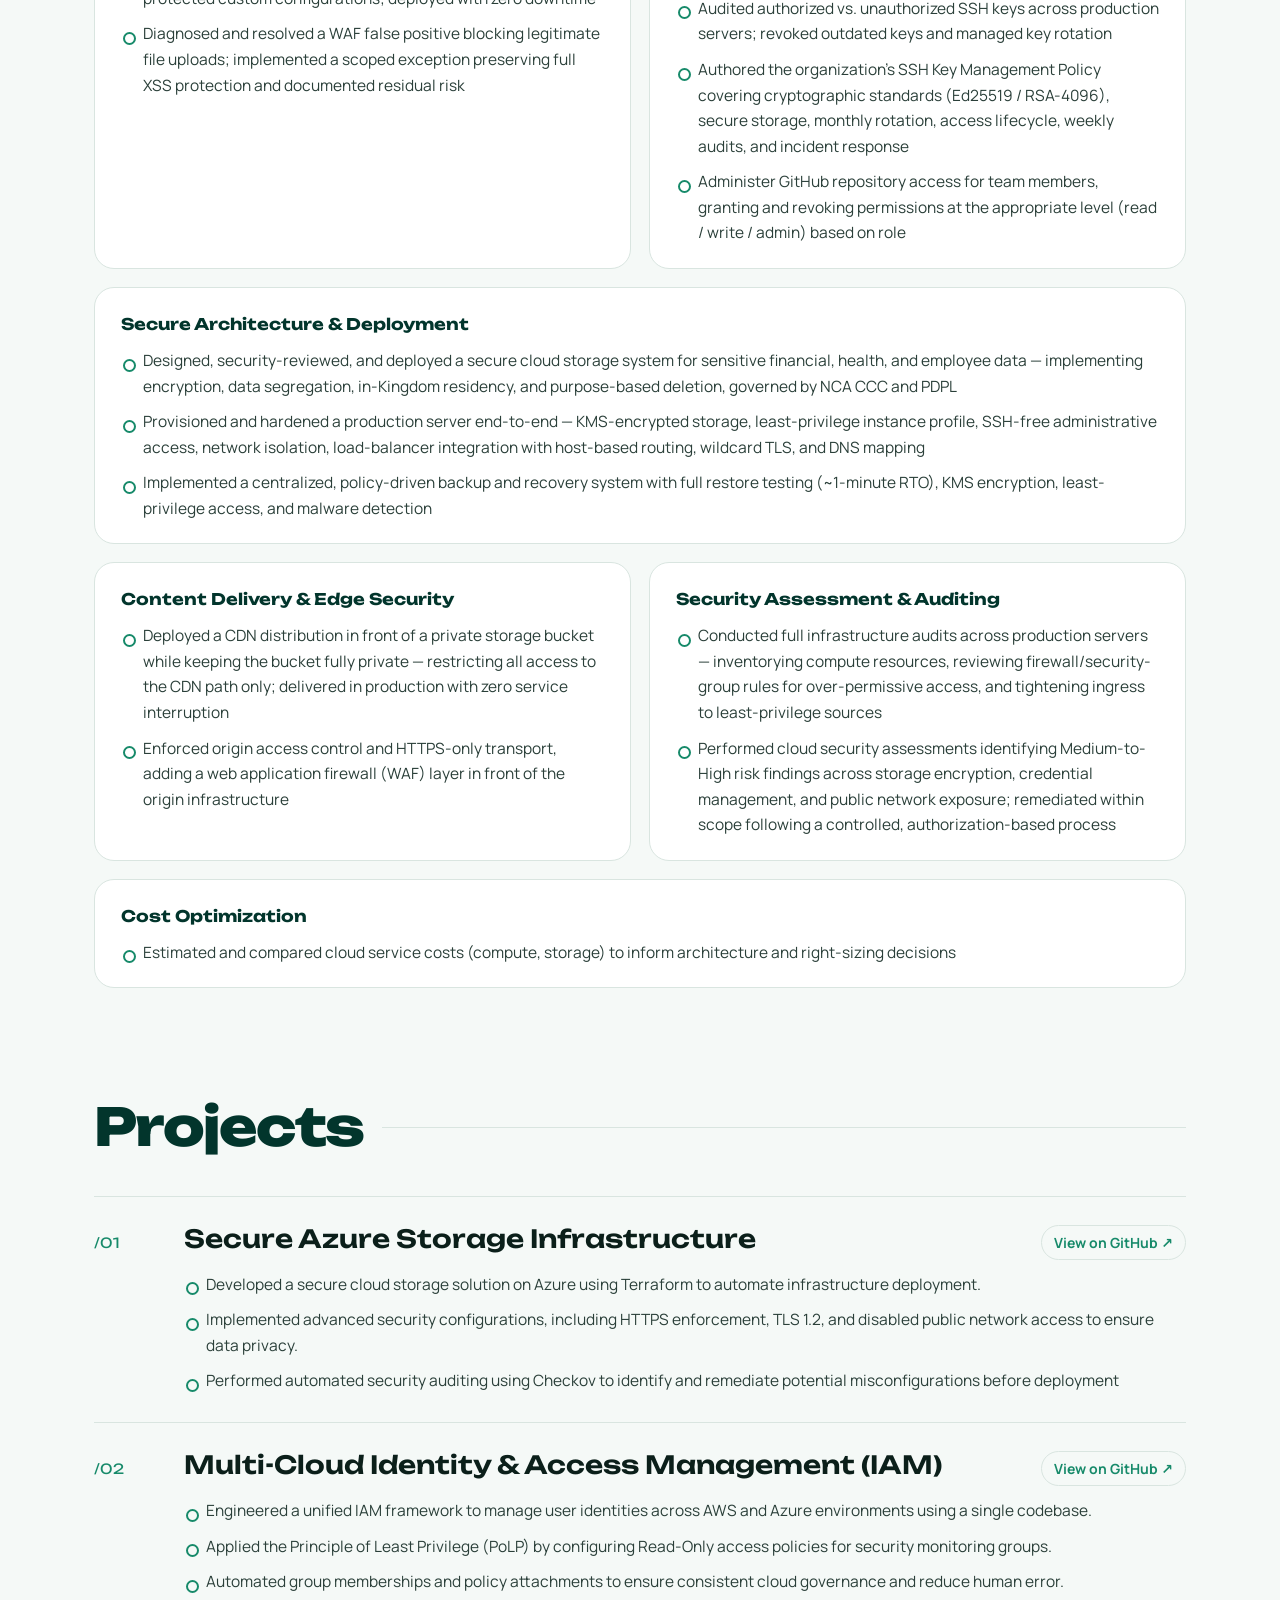
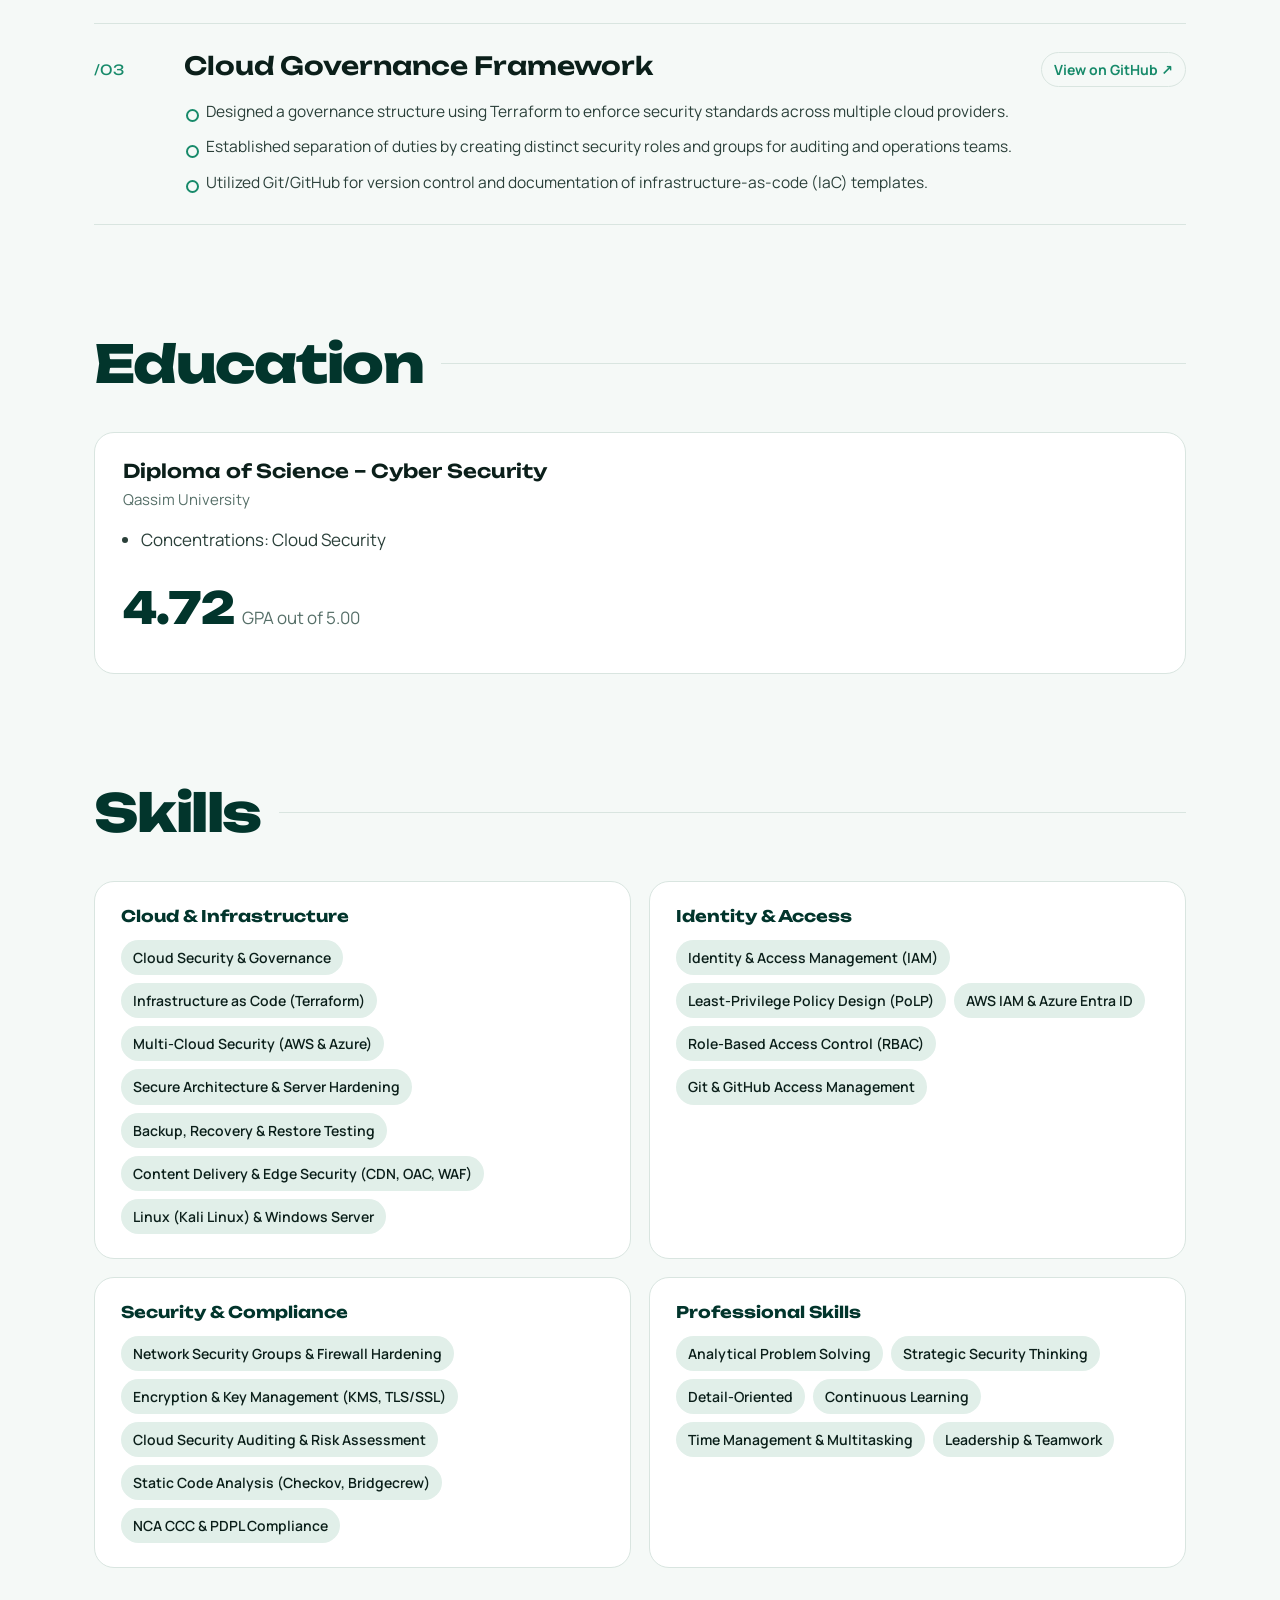
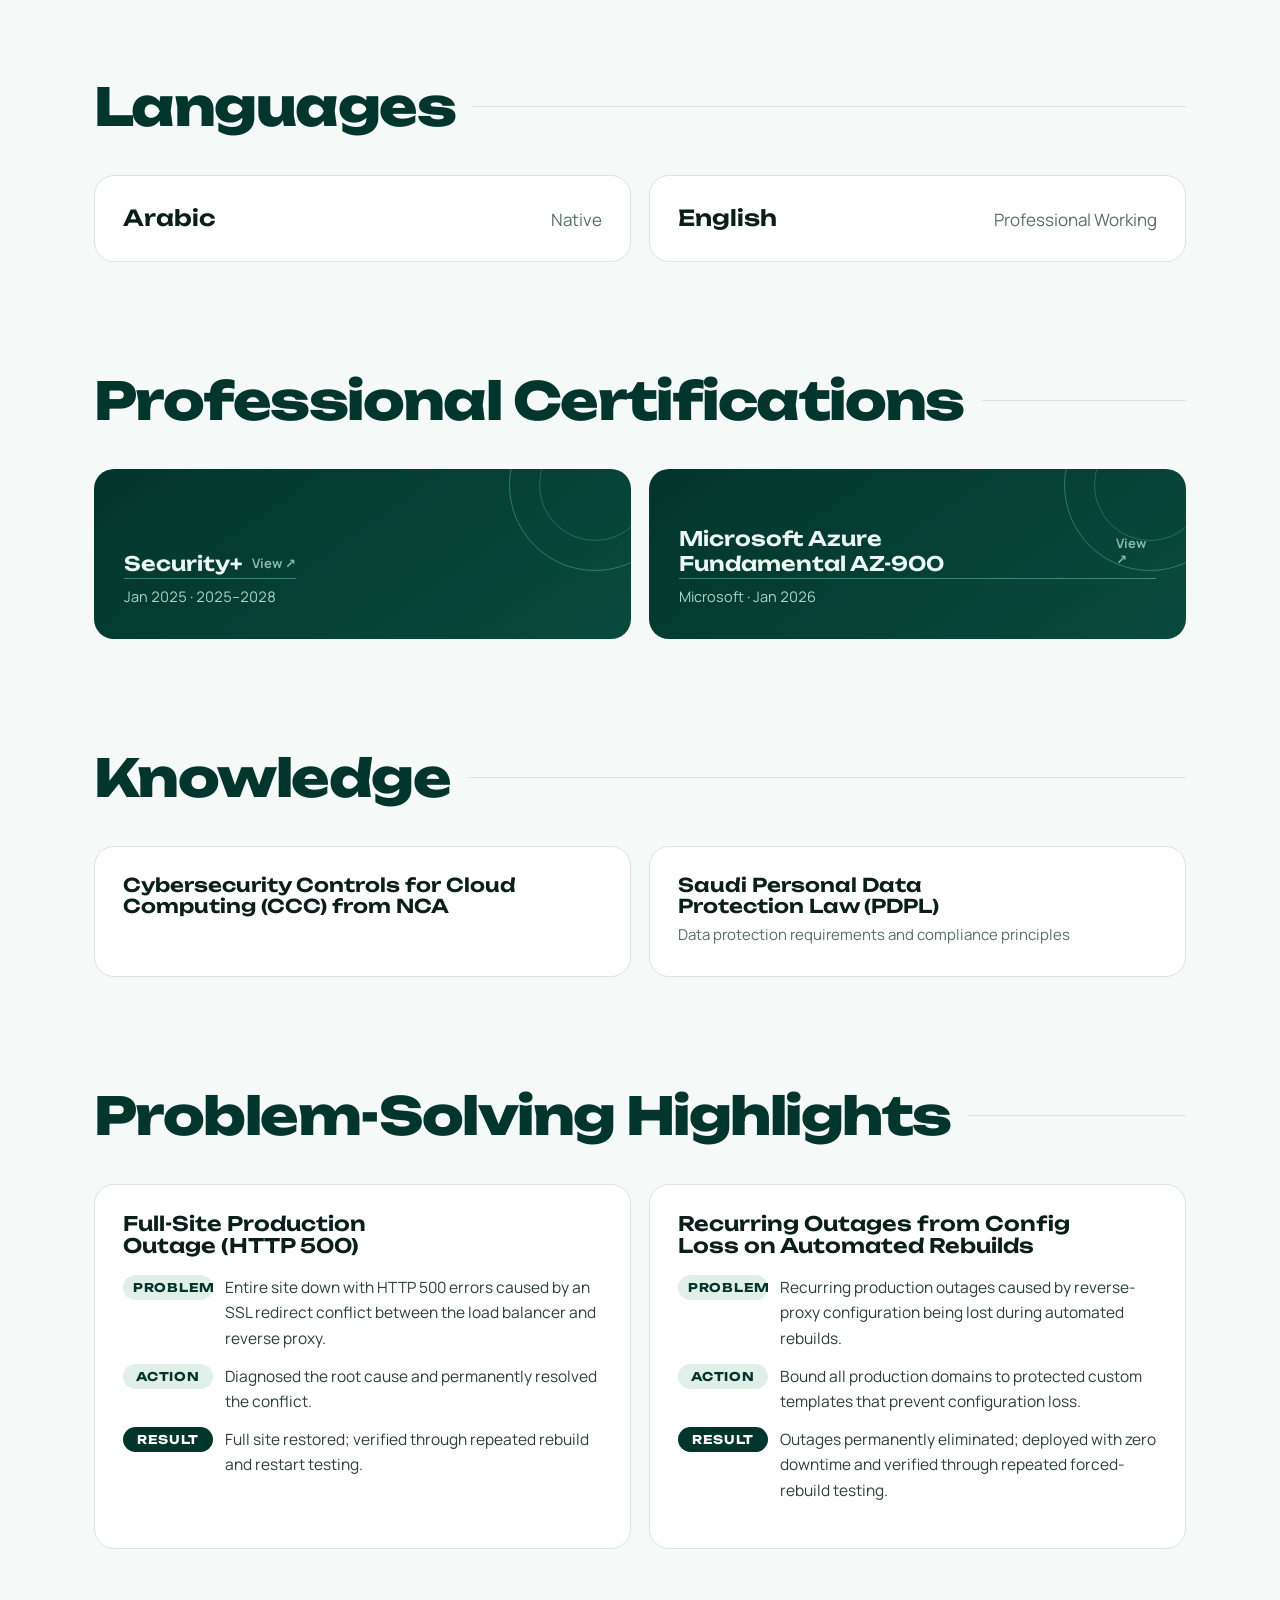
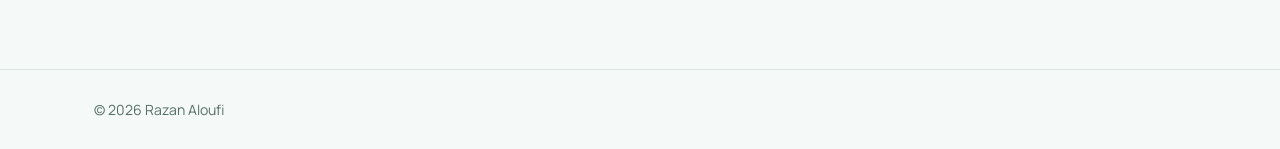
==== commit 7542f1ea: "Group skills into four compact categories Co-Authored-By: Claude Opus 5.5 <noreply@anthropic.com> Cl" ====
--- a/index.html
+++ b/index.html
@@ -179,6 +179,14 @@
 [hidden]{display:none!important}
 img{max-width:100%}
 body{margin:0}
+
+.sgroups{display:grid;grid-template-columns:1fr 1fr;gap:18px}
+.sgroup{background:var(--surface);border:1px solid var(--line);border-radius:20px;padding:24px 26px}
+.sgroup h4{margin:0 0 14px;font:700 16px var(--f-display);color:var(--accent)}
+.chips{display:flex;flex-wrap:wrap;gap:8px}
+.chip{font-size:14px;font-weight:600;padding:6px 12px;border-radius:999px;background:var(--soft);color:var(--fg);transition:background .25s,color .25s}
+.chip:hover{background:var(--accent);color:#fff}
+@media (max-width:900px){.sgroups{grid-template-columns:1fr}}
 </style>
 </head>
 <body>
@@ -320,30 +328,11 @@
   <section class="block" id="skills">
     <div class="wrap">
       <div class="head reveal"><h2>Skills</h2></div>
-      <div class="skills reveal">
-        <div class="skill">Cloud Security &amp; Governance</div>
-        <div class="skill">Infrastructure as Code (Terraform)</div>
-        <div class="skill">Multi-Cloud Security (AWS &amp; Azure)</div>
-        <div class="skill">Identity &amp; Access Management (IAM)</div>
-        <div class="skill">Least-Privilege Policy Design (PoLP)</div>
-        <div class="skill">AWS IAM &amp; Azure Entra ID</div>
-        <div class="skill">Role-Based Access Control (RBAC)</div>
-        <div class="skill">Network Security Groups &amp; Firewall Hardening</div>
-        <div class="skill">Encryption &amp; Key Management (KMS, TLS/SSL)</div>
-        <div class="skill">Content Delivery &amp; Edge Security (CDN, OAC, WAF)</div>
-        <div class="skill">Secure Architecture &amp; Server Hardening</div>
-        <div class="skill">Backup, Recovery &amp; Restore Testing</div>
-        <div class="skill">Cloud Security Auditing &amp; Risk Assessment</div>
-        <div class="skill">Static Code Analysis (Checkov, Bridgecrew)</div>
-        <div class="skill">NCA CCC &amp; PDPL Compliance</div>
-        <div class="skill">Git &amp; GitHub Access Management</div>
-        <div class="skill">Linux (Kali Linux) &amp; Windows Server</div>
-        <div class="skill">Analytical Problem Solving</div>
-        <div class="skill">Strategic Security Thinking</div>
-        <div class="skill">Detail-Oriented</div>
-        <div class="skill">Continuous Learning</div>
-        <div class="skill">Time Management &amp; Multitasking</div>
-        <div class="skill">Leadership &amp; Teamwork</div>
+      <div class="sgroups">
+        <div class="sgroup reveal"><h4>Cloud &amp; Infrastructure</h4><div class="chips"><span class="chip">Cloud Security &amp; Governance</span><span class="chip">Infrastructure as Code (Terraform)</span><span class="chip">Multi-Cloud Security (AWS &amp; Azure)</span><span class="chip">Secure Architecture &amp; Server Hardening</span><span class="chip">Backup, Recovery &amp; Restore Testing</span><span class="chip">Content Delivery &amp; Edge Security (CDN, OAC, WAF)</span><span class="chip">Linux (Kali Linux) &amp; Windows Server</span></div></div>
+        <div class="sgroup reveal"><h4>Identity &amp; Access</h4><div class="chips"><span class="chip">Identity &amp; Access Management (IAM)</span><span class="chip">Least-Privilege Policy Design (PoLP)</span><span class="chip">AWS IAM &amp; Azure Entra ID</span><span class="chip">Role-Based Access Control (RBAC)</span><span class="chip">Git &amp; GitHub Access Management</span></div></div>
+        <div class="sgroup reveal"><h4>Security &amp; Compliance</h4><div class="chips"><span class="chip">Network Security Groups &amp; Firewall Hardening</span><span class="chip">Encryption &amp; Key Management (KMS, TLS/SSL)</span><span class="chip">Cloud Security Auditing &amp; Risk Assessment</span><span class="chip">Static Code Analysis (Checkov, Bridgecrew)</span><span class="chip">NCA CCC &amp; PDPL Compliance</span></div></div>
+        <div class="sgroup reveal"><h4>Professional Skills</h4><div class="chips"><span class="chip">Analytical Problem Solving</span><span class="chip">Strategic Security Thinking</span><span class="chip">Detail-Oriented</span><span class="chip">Continuous Learning</span><span class="chip">Time Management &amp; Multitasking</span><span class="chip">Leadership &amp; Teamwork</span></div></div>
       </div>
     </div>
   </section>
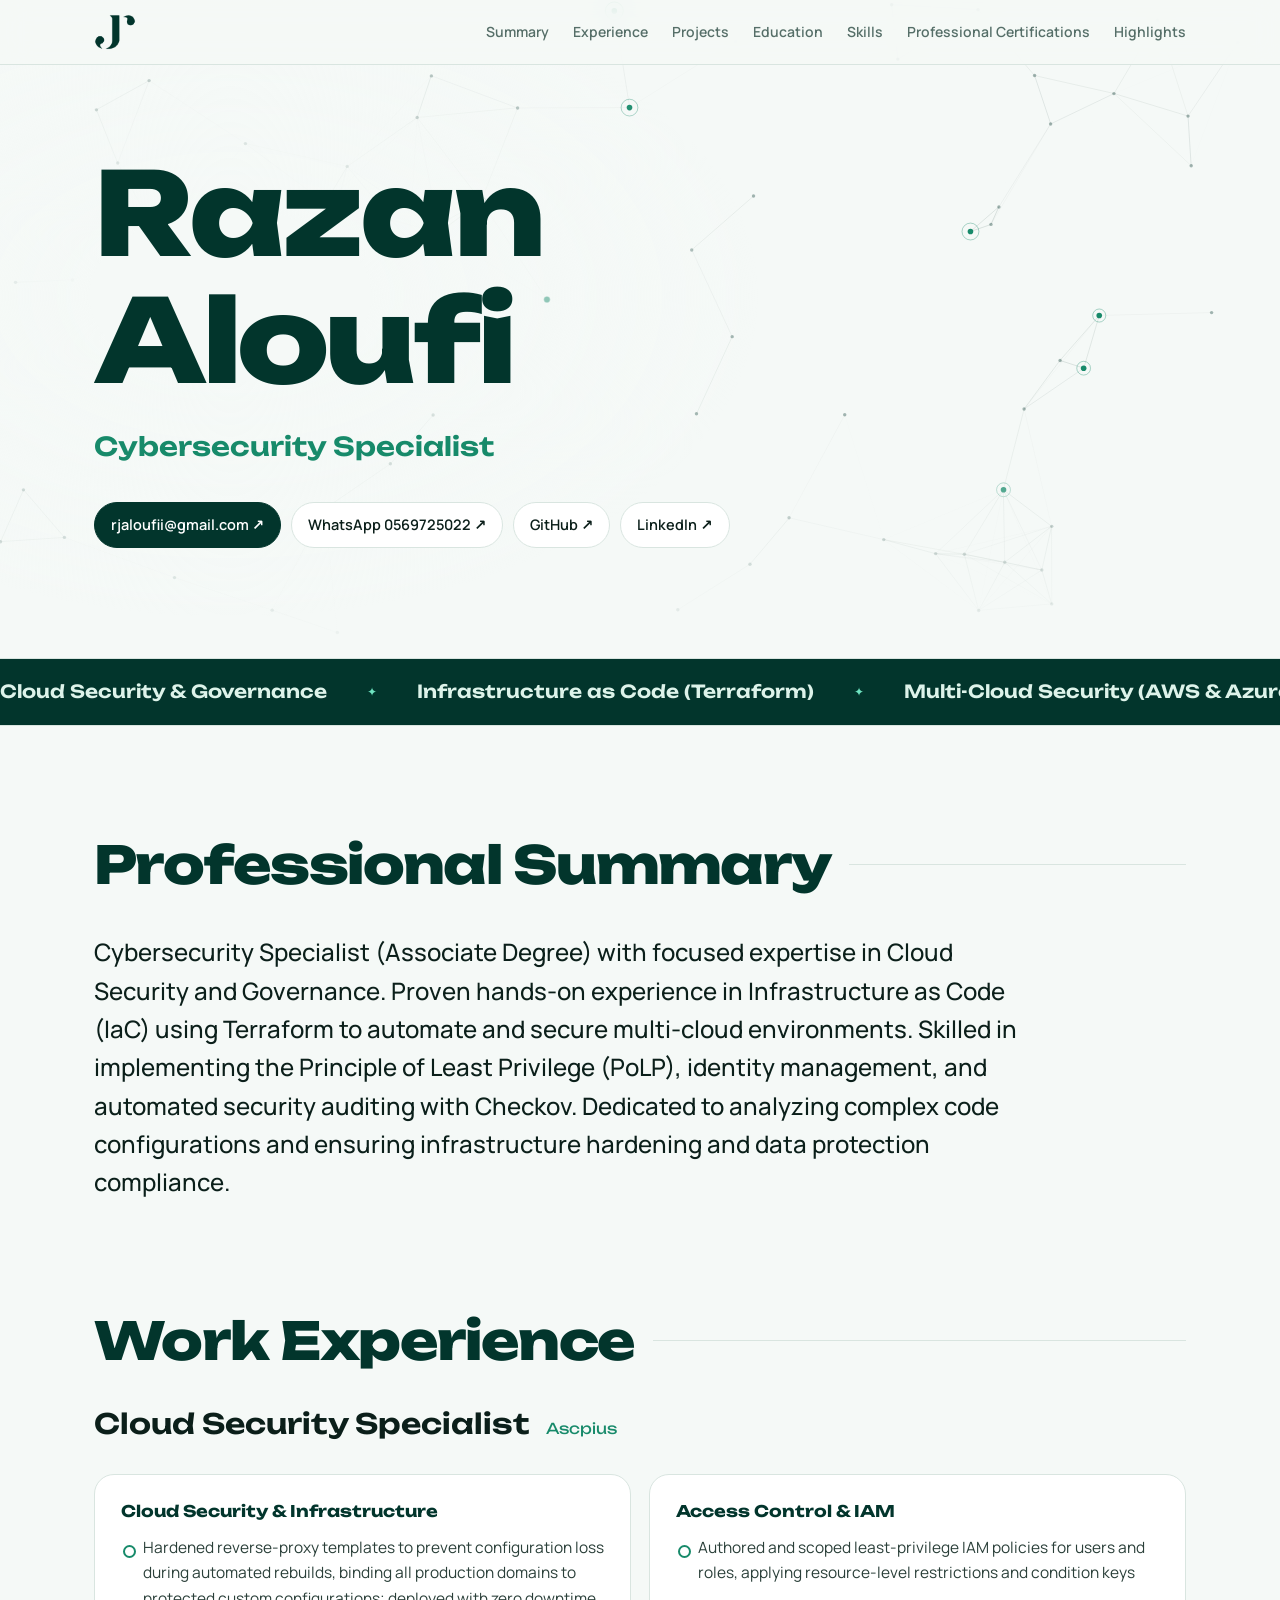
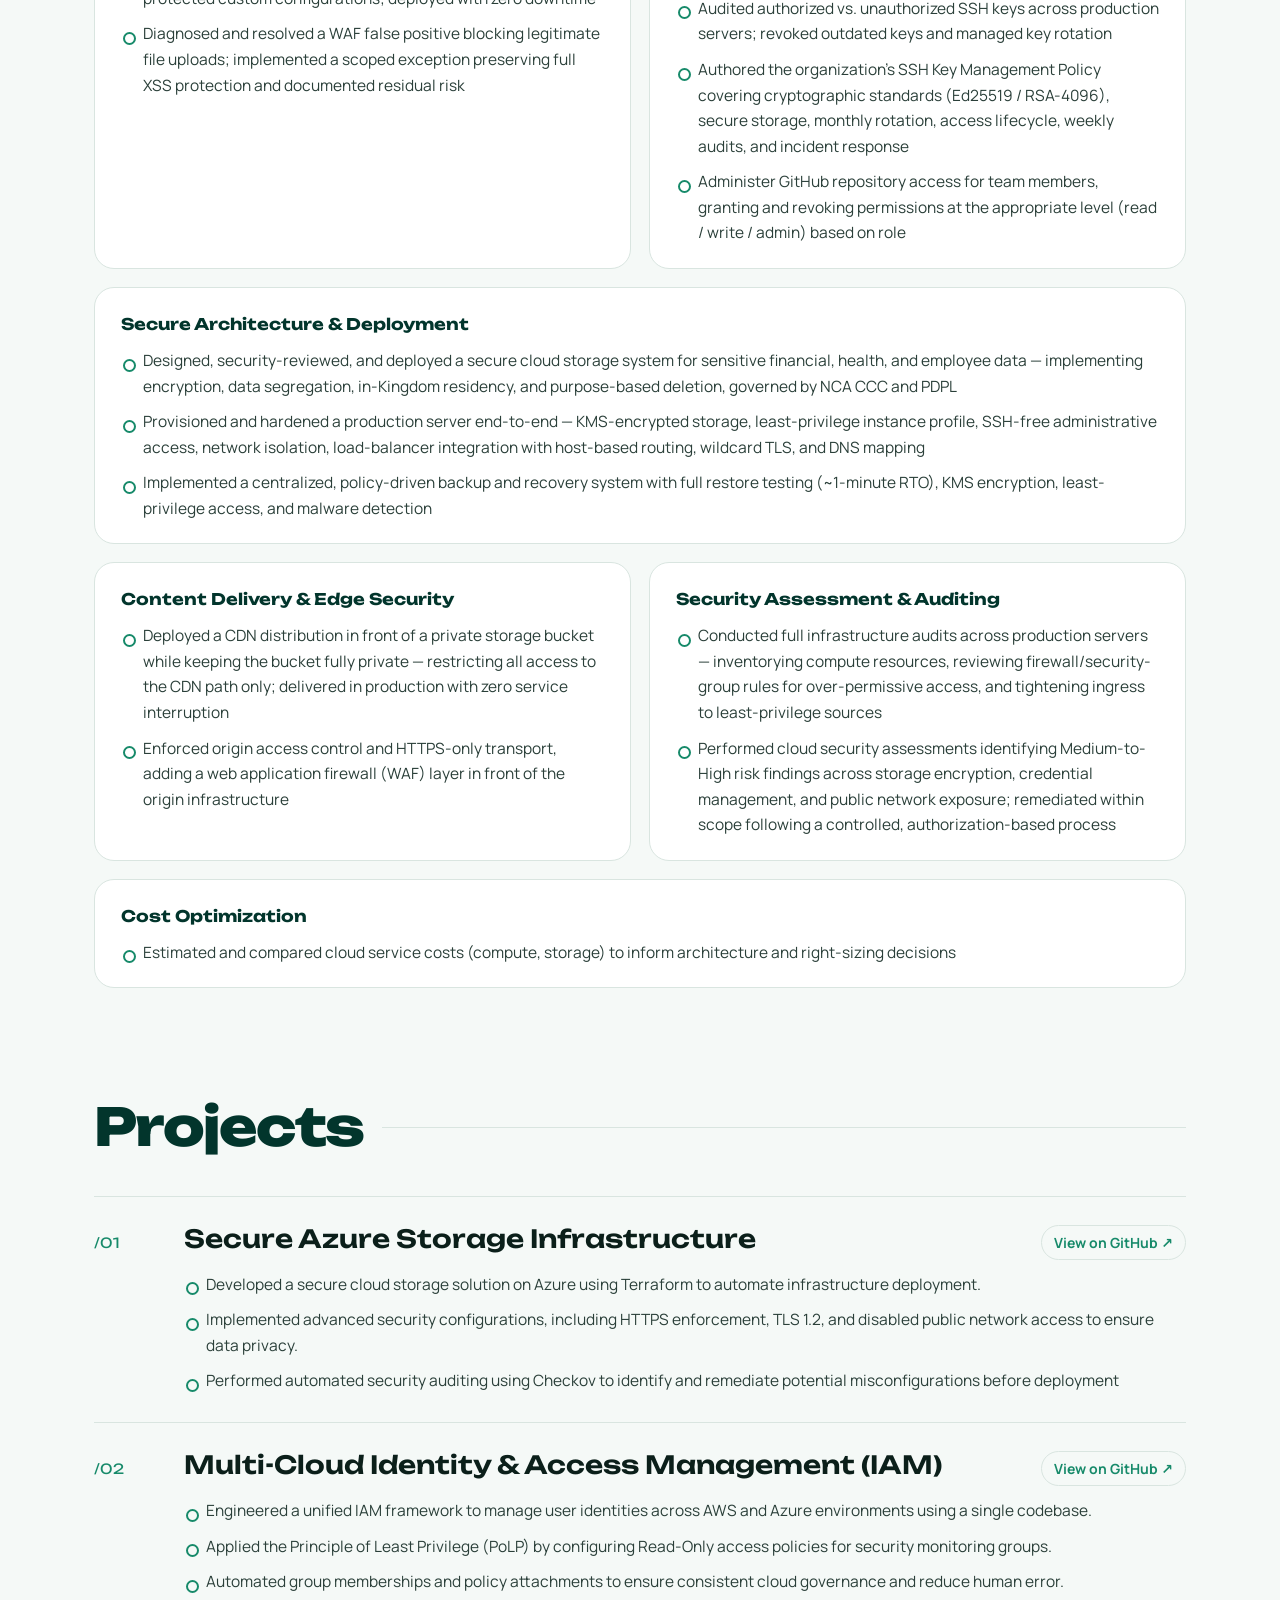
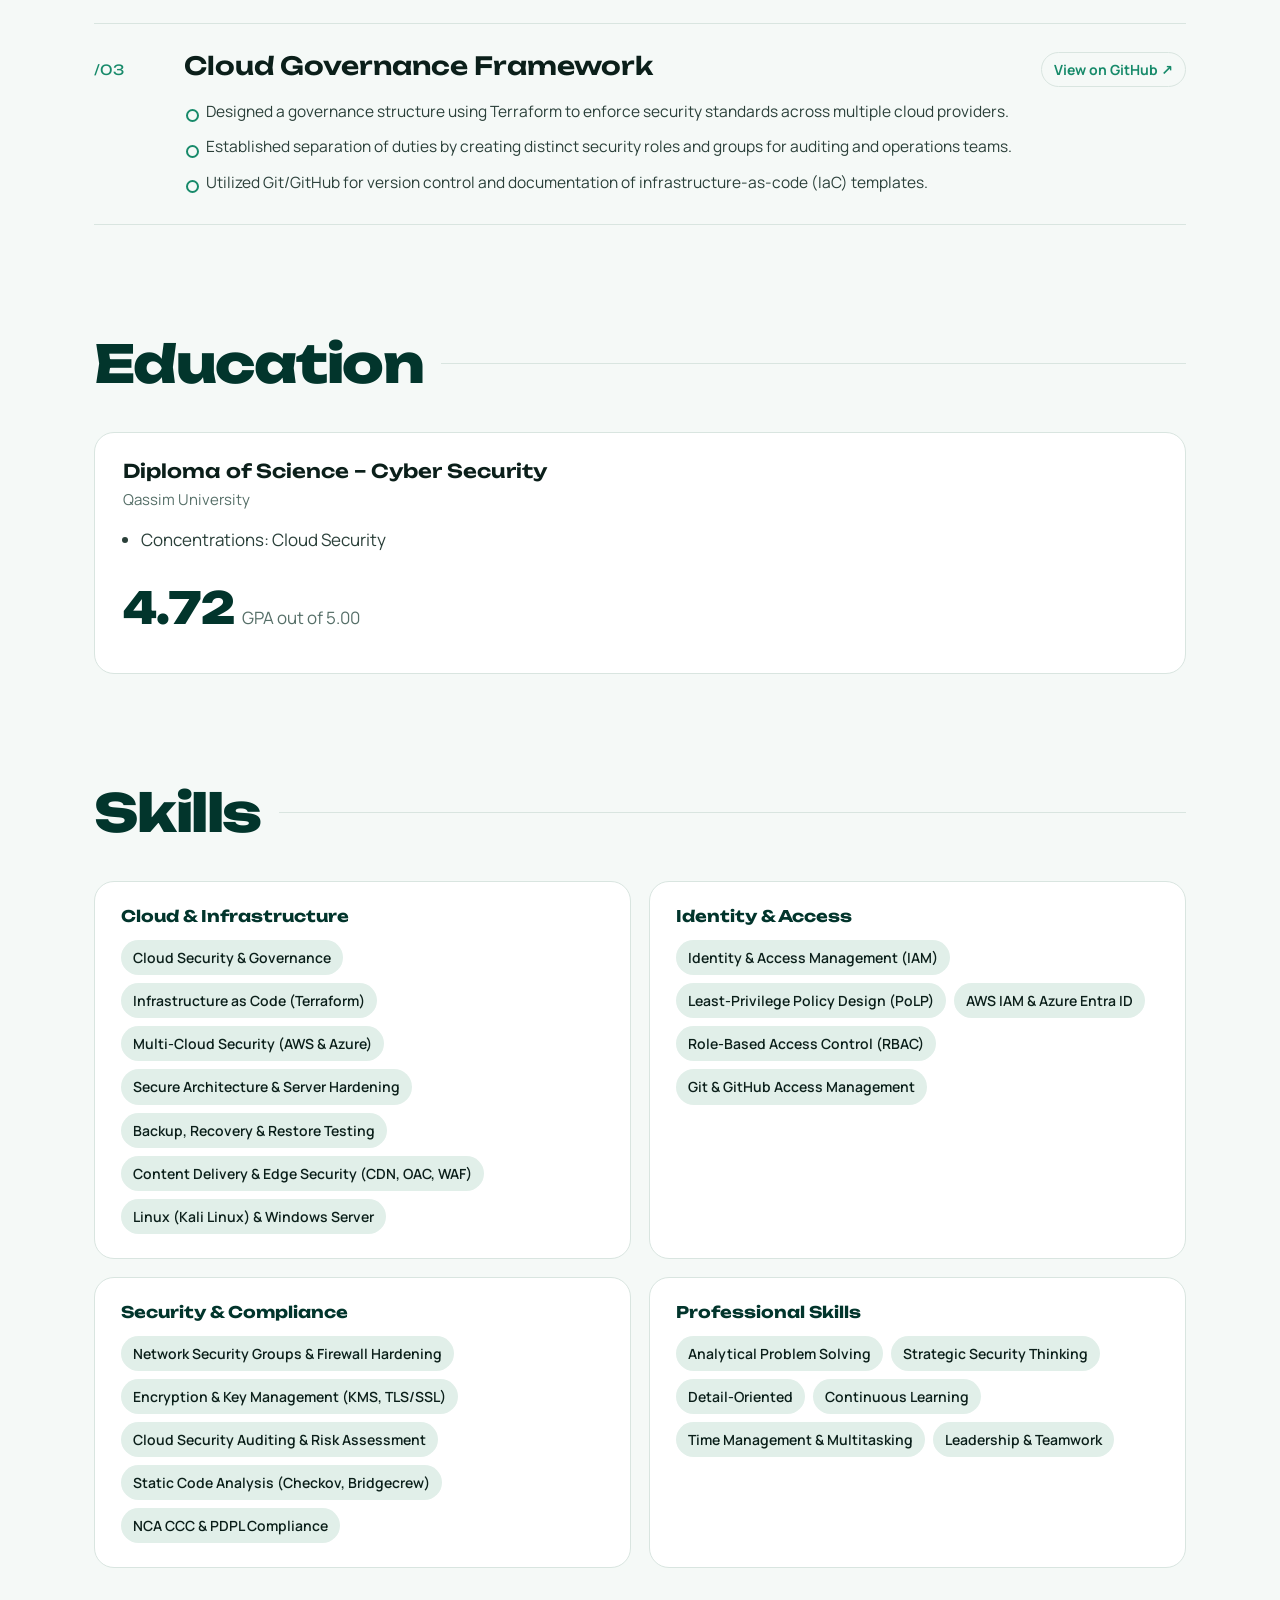
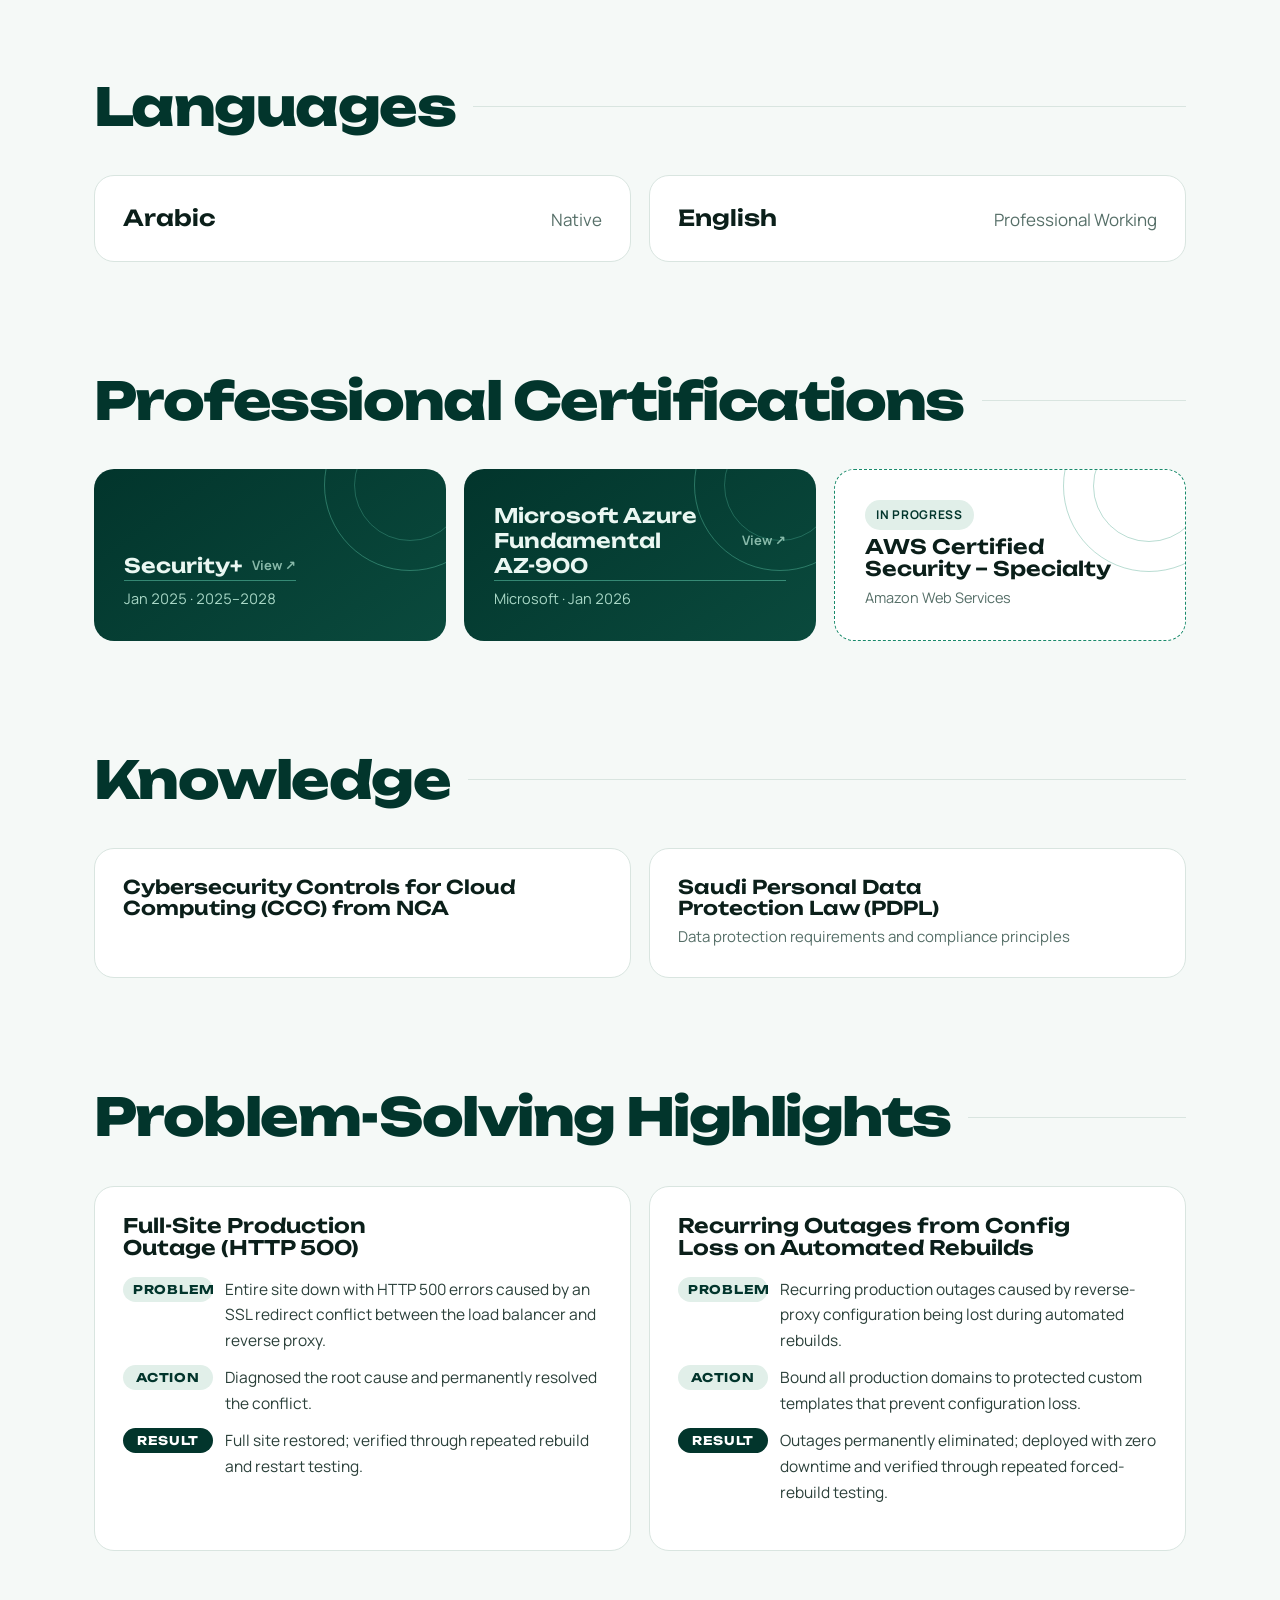
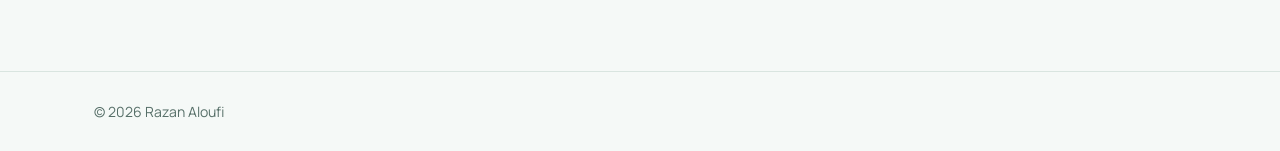
==== commit d7ab3a92: "Add AWS Security Specialty (in progress) certification Co-Authored-By: Claude Opus 5.5 <noreply@anth" ====
--- a/index.html
+++ b/index.html
@@ -187,6 +187,15 @@
 .chip{font-size:14px;font-weight:600;padding:6px 12px;border-radius:999px;background:var(--soft);color:var(--fg);transition:background .25s,color .25s}
 .chip:hover{background:var(--accent);color:#fff}
 @media (max-width:900px){.sgroups{grid-template-columns:1fr}}
+
+.certs{grid-template-columns:repeat(3,1fr)}
+.cert.pending{background:var(--surface);color:var(--fg);border:1.5px dashed var(--accent-2)}
+.cert.pending::before,.cert.pending::after{border-color:color-mix(in srgb,var(--accent-2) 30%,transparent)}
+.cert.pending span{color:var(--muted)}
+.cert.pending .badge-ip{position:absolute;top:22px;left:24px;font-size:12px;font-weight:700;letter-spacing:.06em;text-transform:uppercase;color:var(--accent);background:var(--soft);padding:5px 11px;border-radius:999px}
+.cert-open .eye{white-space:nowrap}
+.cert.pending .badge-ip{position:static;align-self:flex-start;margin-bottom:auto}
+@media (max-width:900px){.certs{grid-template-columns:1fr}}
 </style>
 </head>
 <body>
@@ -353,6 +362,7 @@
       <div class="certs">
         <div class="cert reveal"><h3><button class="cert-open" type="button" data-img="cert-securityplus.jpg" data-title="CompTIA Security+">Security+ <span class="eye">View ↗</span></button></h3><span>Jan 2025 · 2025–2028</span></div>
         <div class="cert reveal"><h3><button class="cert-open" type="button" data-img="cert-az900.jpg" data-title="Microsoft Azure Fundamentals (AZ-900)">Microsoft Azure Fundamental AZ-900 <span class="eye">View ↗</span></button></h3><span>Microsoft · Jan 2026</span></div>
+        <div class="cert pending reveal"><span class="badge-ip">In Progress</span><h3>AWS Certified Security – Specialty</h3><span>Amazon Web Services</span></div>
       </div>
     </div>
   </section>
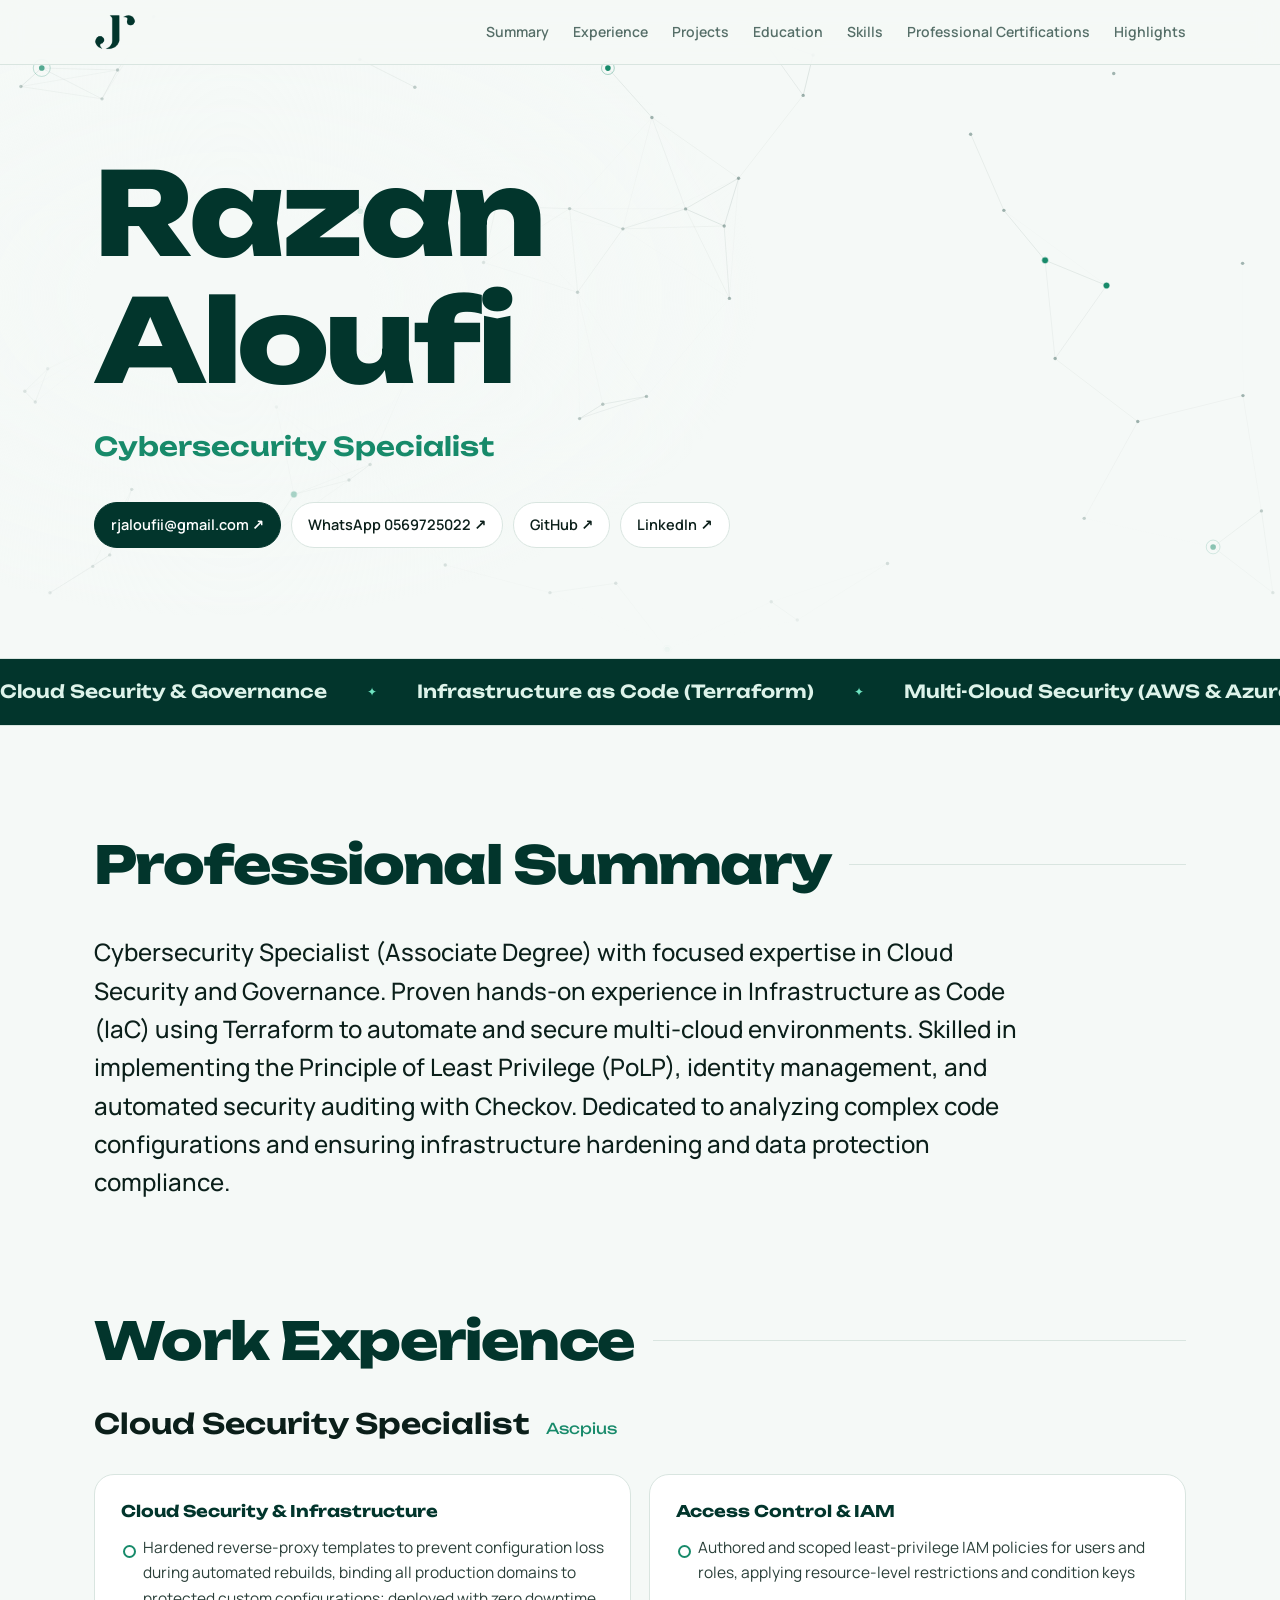
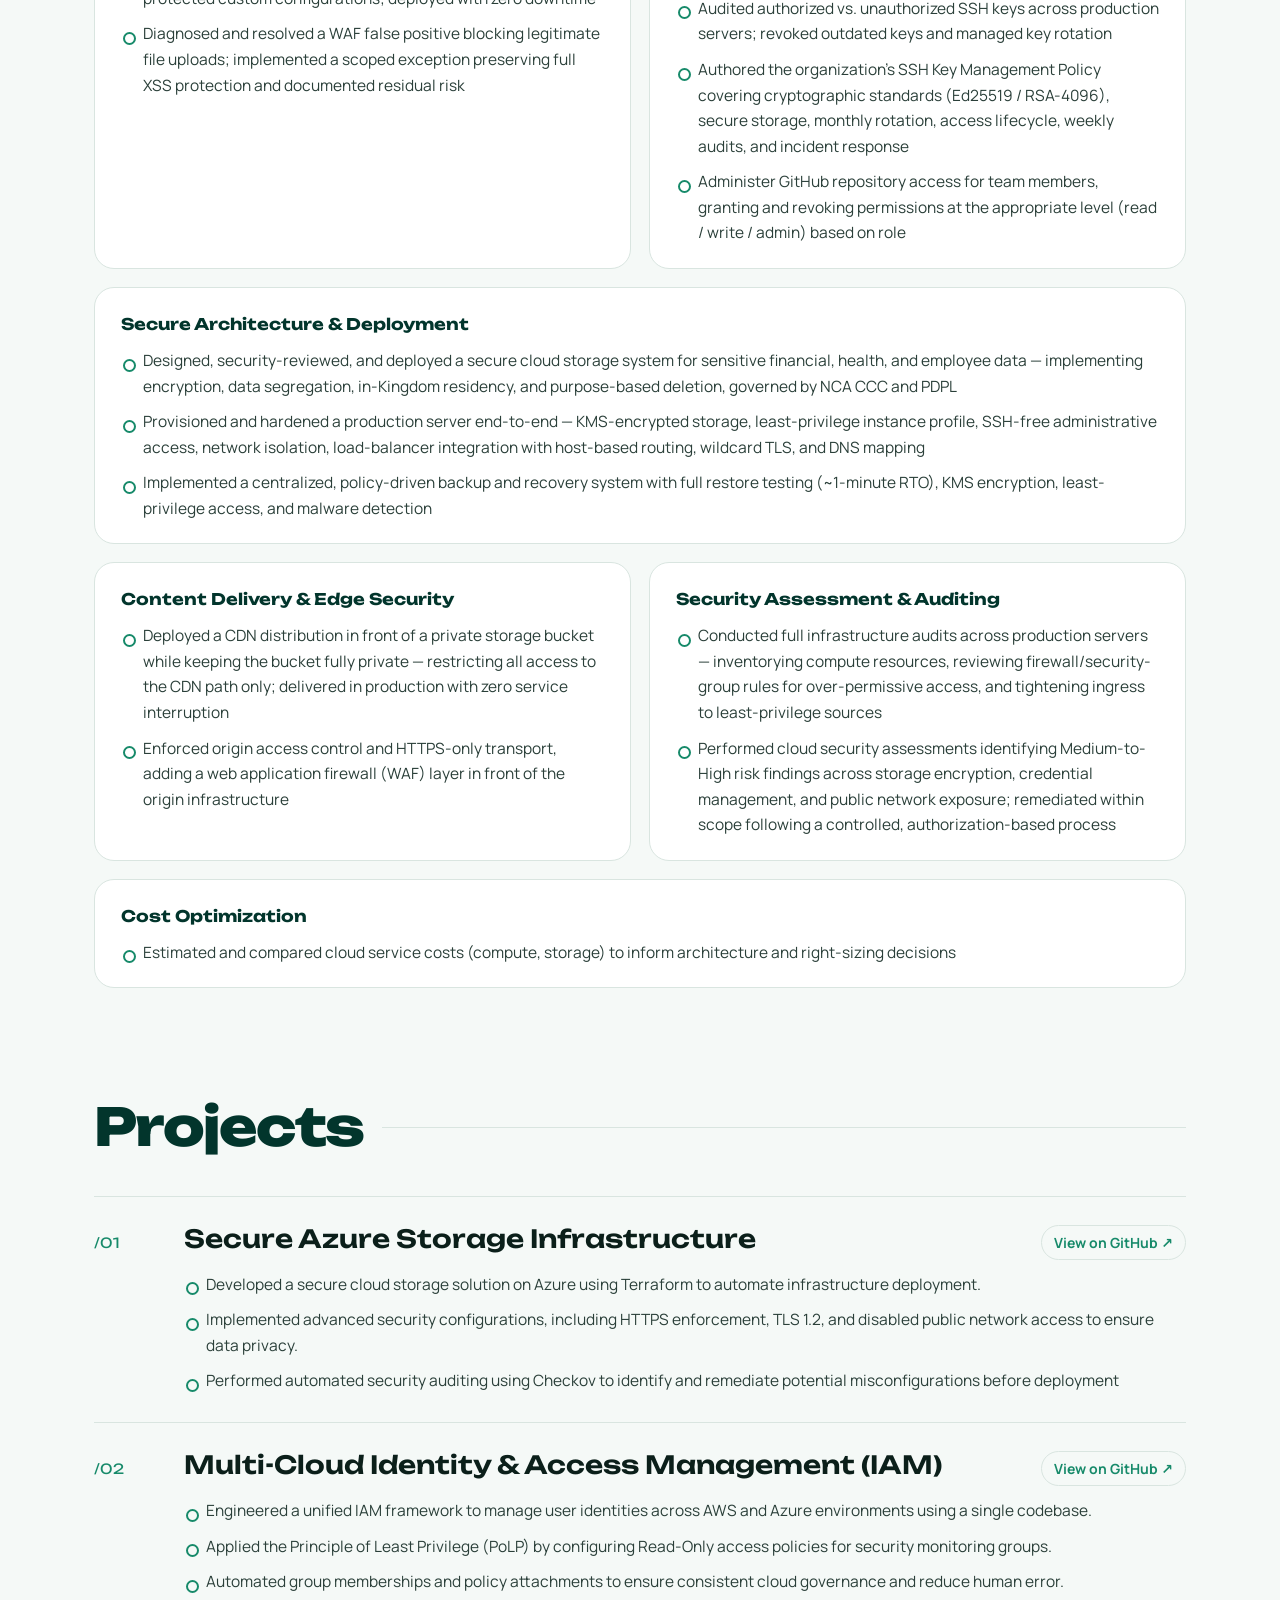
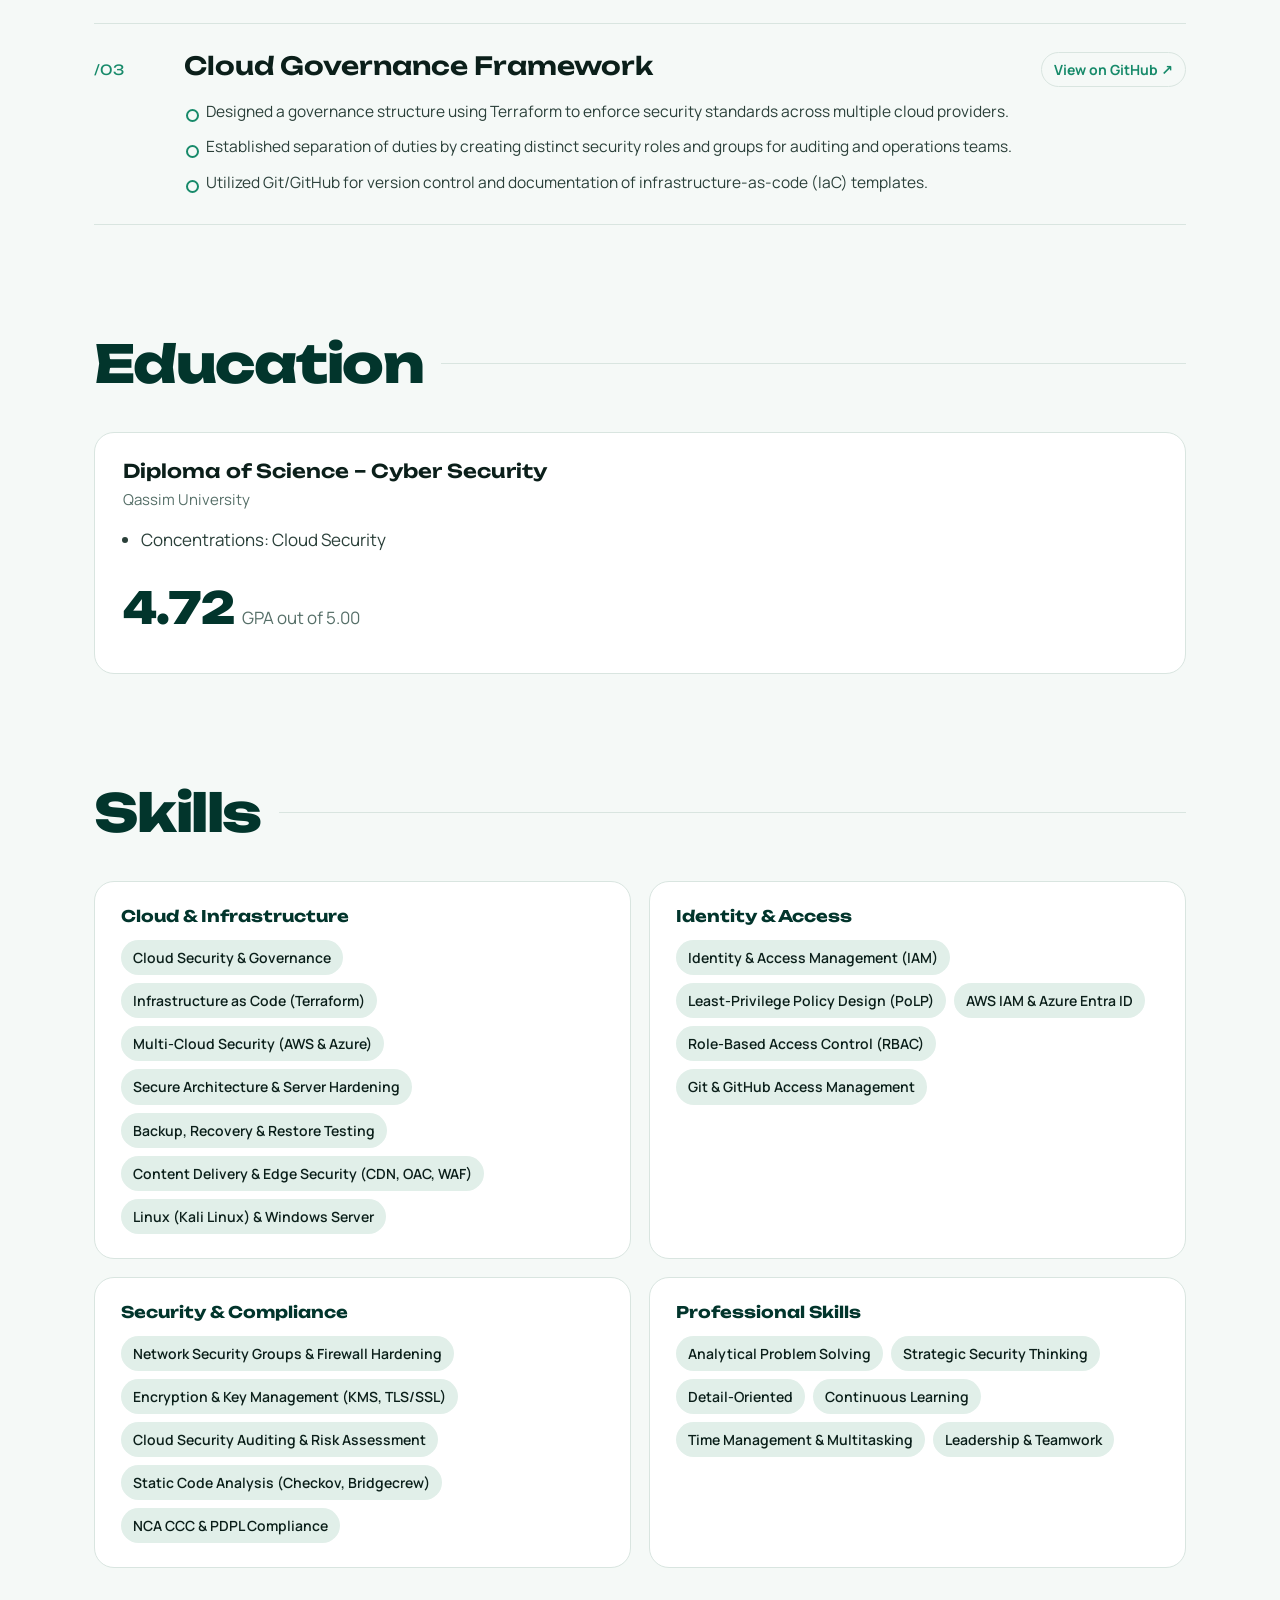
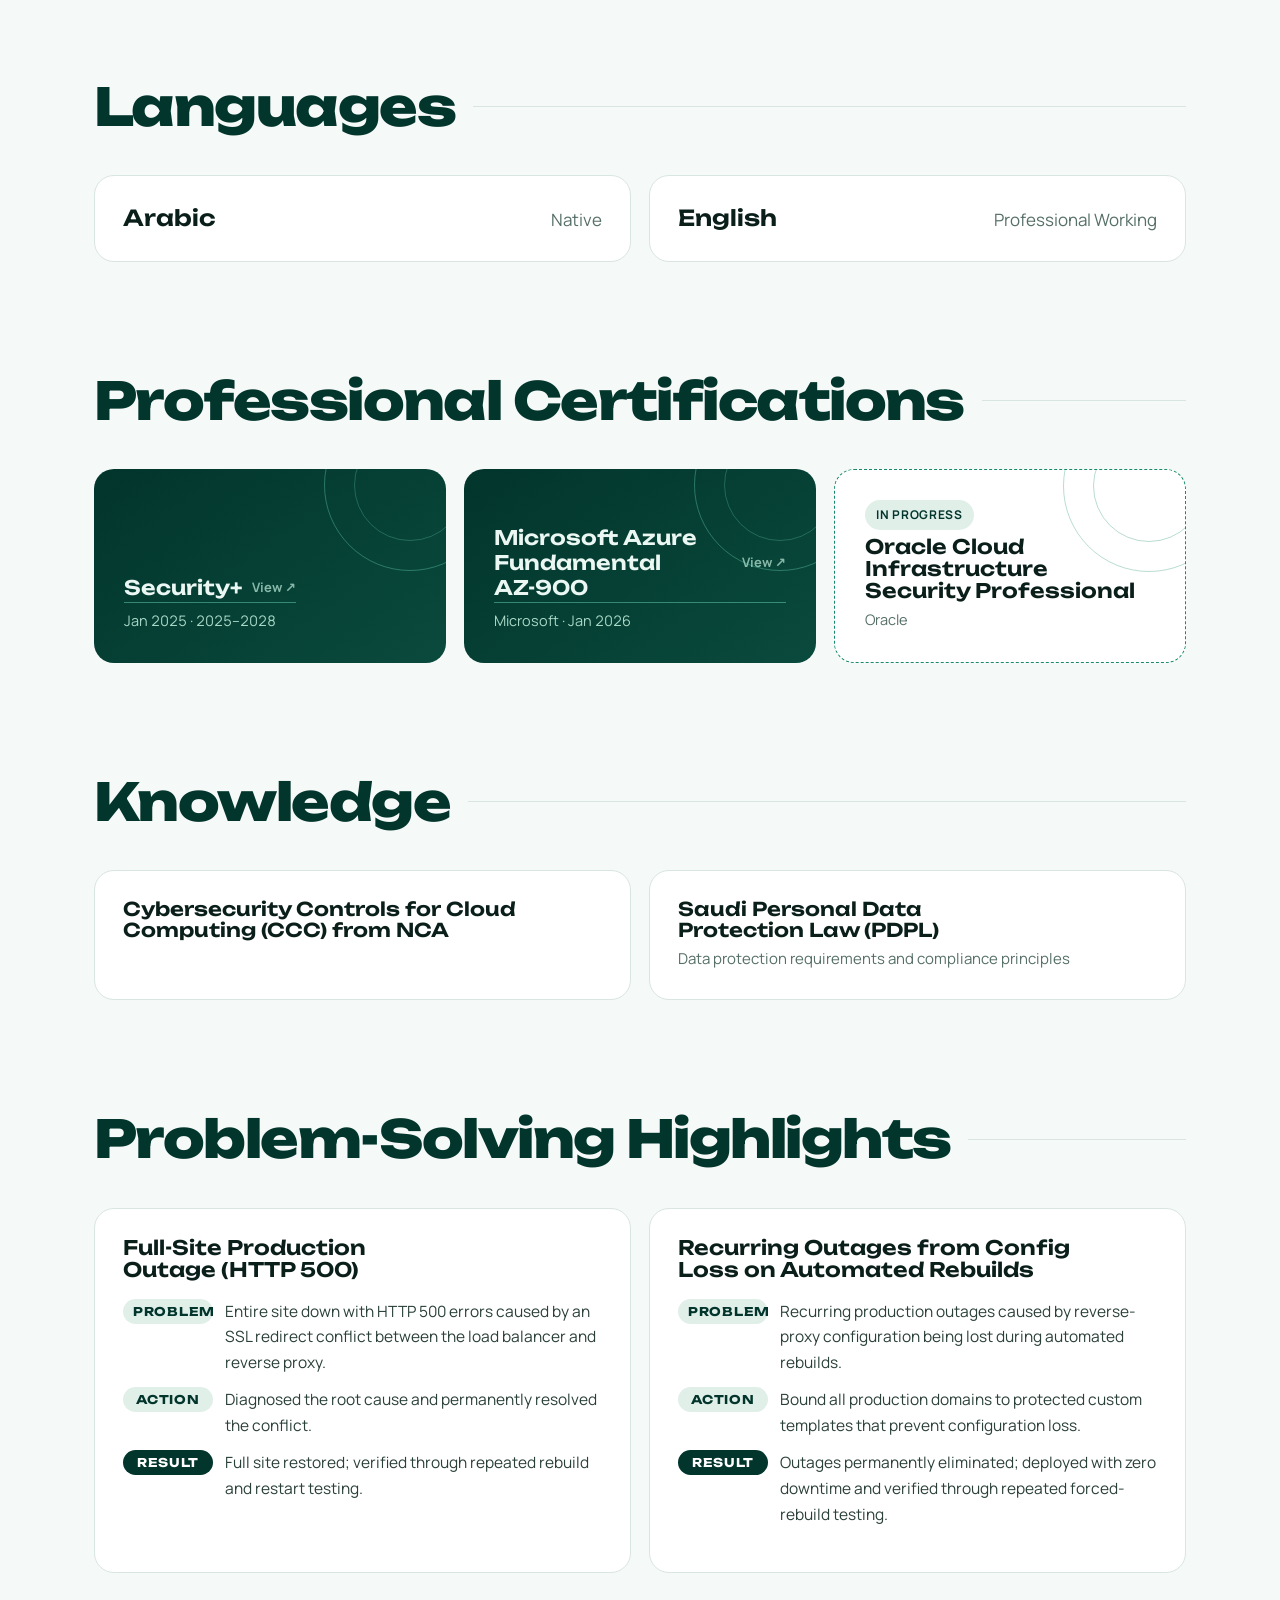
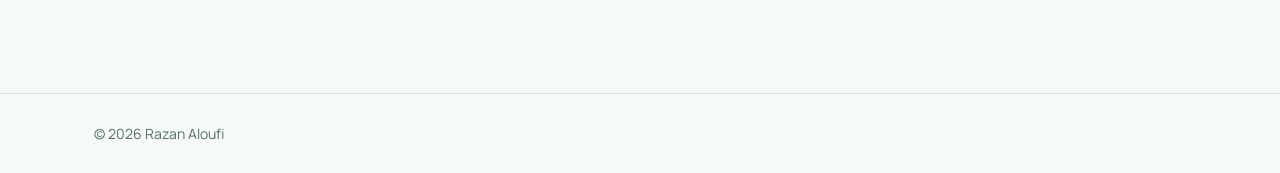
==== commit 9505a5d6: "Replace AWS Security Specialty with OCI Security Professional (in progress) Co-Authored-By: Claude O" ====
--- a/index.html
+++ b/index.html
@@ -362,7 +362,7 @@
       <div class="certs">
         <div class="cert reveal"><h3><button class="cert-open" type="button" data-img="cert-securityplus.jpg" data-title="CompTIA Security+">Security+ <span class="eye">View ↗</span></button></h3><span>Jan 2025 · 2025–2028</span></div>
         <div class="cert reveal"><h3><button class="cert-open" type="button" data-img="cert-az900.jpg" data-title="Microsoft Azure Fundamentals (AZ-900)">Microsoft Azure Fundamental AZ-900 <span class="eye">View ↗</span></button></h3><span>Microsoft · Jan 2026</span></div>
-        <div class="cert pending reveal"><span class="badge-ip">In Progress</span><h3>AWS Certified Security – Specialty</h3><span>Amazon Web Services</span></div>
+        <div class="cert pending reveal"><span class="badge-ip">In Progress</span><h3>Oracle Cloud Infrastructure Security Professional</h3><span>Oracle</span></div>
       </div>
     </div>
   </section>
